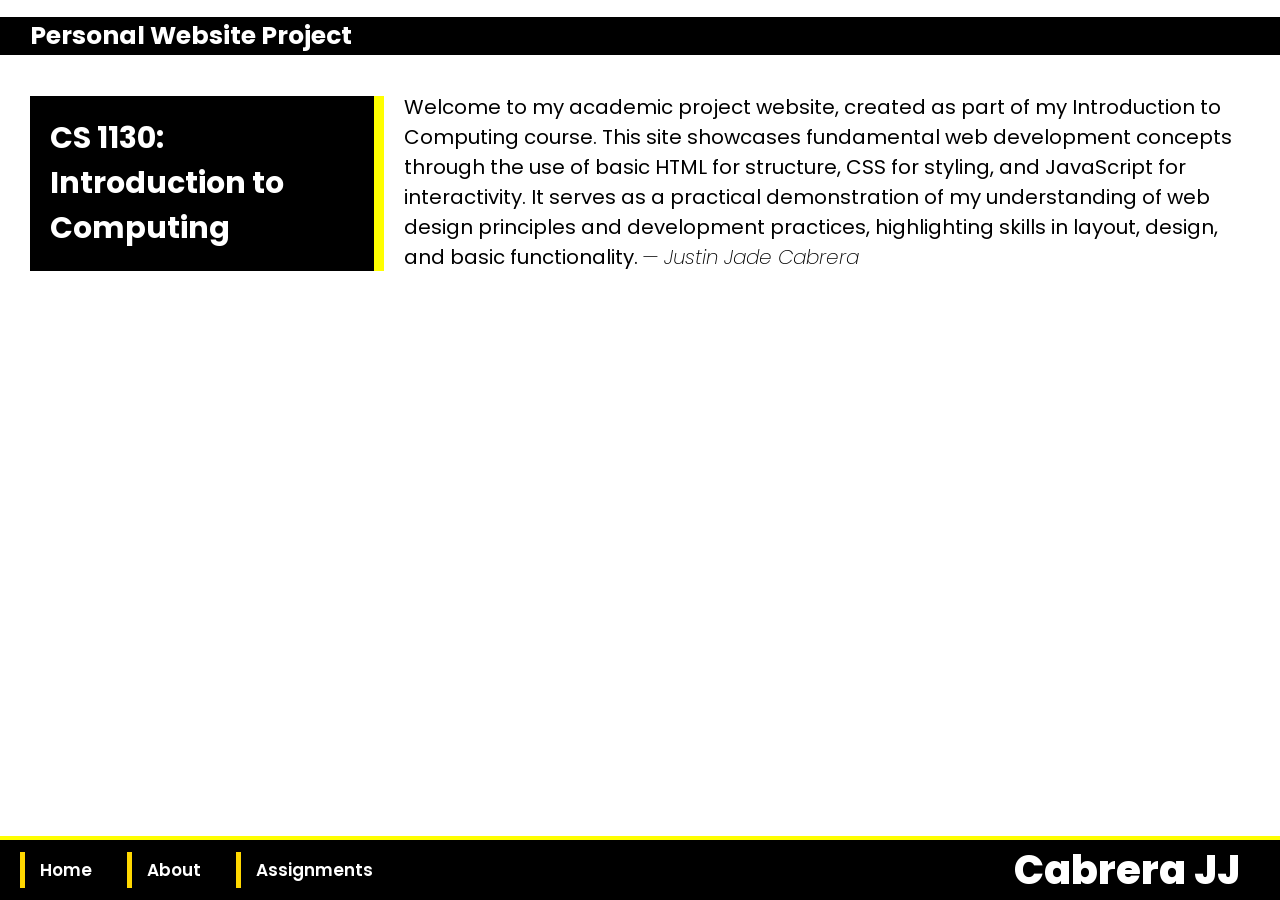
==== index.html @ 7ad7af42 "conversion" ====
<!DOCTYPE html>
<html>
<head>
    <title>Cabrera</title>
    <link rel="stylesheet" href="home.css">
    <link rel="preconnect" href="https://fonts.googleapis.com">
    <link rel="preconnect" href="https://fonts.gstatic.com" crossorigin>
    <link href="https://fonts.googleapis.com/css2?family=Montserrat:ital,wght@0,100..900;1,100..900&family=Poppins:ital,wght@0,100;0,200;0,300;0,400;0,500;0,600;0,700;0,800;0,900;1,100;1,200;1,300;1,400;1,500;1,600;1,700;1,800;1,900&display=swap" rel="stylesheet">
</head>
<body>
<header>
    <h1>Personal Website Project</h1>
</header>

<aside>
    <h2>CS 1130: Introduction to Computing</h2>
</aside>

<main>

    <section>
       <a class="content1">Welcome to my academic project website, created as part of my Introduction to Computing course. This site showcases fundamental web development concepts through the use of basic HTML for structure, CSS for styling, and JavaScript for interactivity. It serves as a practical demonstration of my understanding of web design principles and development practices, highlighting skills in layout, design, and basic functionality.</a>
       <a class="name">— Justin Jade Cabrera</a>
    </section>

</main>

<nav>
    <ul>
        <li><a href="#index.html">Home</a></li>
        <li><a href="#news">About</a></li>

        <li class="dropdown">
            <a>Assignments</a>
            <ul class="dropdown-content">
                <li><a href="conversion.html">Conversion</a></li>
                <li><a href="incometax.html">Income Tax Calculator</a></li>
                <li><a href="factorial&sum.html">Factorial and Sum</a></li>
                <li><a href="payroll.html">Simple Payroll</a></li>
            </ul>
        </li>


        <li class="right-text">
            <span>Cabrera JJ</span>
        </li>
    </ul>
</nav>

</body>
</html>
---- home.css ----
*{
  box-sizing: border-box;
}

body{
  background-color:white;
  margin: 0;
}

ul {
  list-style-type: none;
  margin: 0;
  padding: 0;
  overflow: hidden;
  background-color: black;
  position: fixed;
  bottom: 0;
  width: 100%;
  display: flex;
  align-items: center;
  border-top: 4px solid yellow;
}

  li {
    background-color: transparent;
    margin: 0;
    padding-left: 20px;
  }

    li a {
      display: block;
      background-color: black;
      color: white;
      text-align: center;
      padding: 5px 15px;
      font-family: "Poppins", serif;
      font-style: normal;
      font-weight: 600;
      text-decoration: none;
      transition: color 0.4s;
      border-left: 5px solid gold;
      font-size: 17px;
    }

    .right-text span {
      font-family: "Poppins", serif;
      font-style: normal;
      font-weight: 800;
      color: white;
      font-size: 20px;
      padding-right: 40px;
      padding-left: 15px;
      font-size: 40px;
    }

      .right-text {
        margin-left: auto;
        display: flex;
        align-items: center;
      }

      li a:hover {
        background-color: white;
        color: black;
      }



  /* Dropdown styling */
.dropdown {
position: relative;
display: inline-block;
padding-bottom: 0px;
}

.dropdown-content {
display: none; /* Hidden by default */
position: fixed;
bottom: 45px;
background-color: black;
min-width: 100px;
max-width: 200px;
z-index: 1;
padding: 10px;
}

.dropdown-content li {
padding: 10px 15px;
background-color: black;
}

.dropdown-content li a {
color: black;
background-color: white;
text-decoration: none;
display: block;
font-size: 16px;
}

.dropdown-content li:hover {
background-color: white;
}
.dropdown-content li a:hover {
color: white;
background-color: black;
}


.dropdown:hover .dropdown-content {
display: block;
}





header {
  background-color: black;
  padding-left: 30px;
  align-items: center;
}
  h1 {
    color: white;
    text-align: left;
    font-family: "Poppins", serif;
    font-style: normal;
    font-weight: 700;
    font-size: 25px;
  }



aside {
  float: left;
  width: 30%;
  align-items: center;
  padding-left: 30px;
}
    h2 {
      background-color: black;
      color: white;
      text-align: left;
      font-family: "Poppins", serif;
      font-style: normal;
      font-weight: 700;
      font-size: 30px;
      padding: 20px;
      border-right: 10px solid yellow;
    }



section {
float: right;
width: 70%;
align-items: center;
padding: 20px;
display: inline;
}
    a.content1 {
      color: black;
      font-family: "Poppins", serif;
      font-style: normal;
      font-weight: 400;
      font-size: 20px;
    }
    a.name {
      color: black;
      font-family: "Poppins", serif;
      font-style: italic;
      font-weight: 200;
      font-size: 20px;
    }


@media (max-width: 700px) {
aside, section {
  width: 100%;
  float: none;
} }
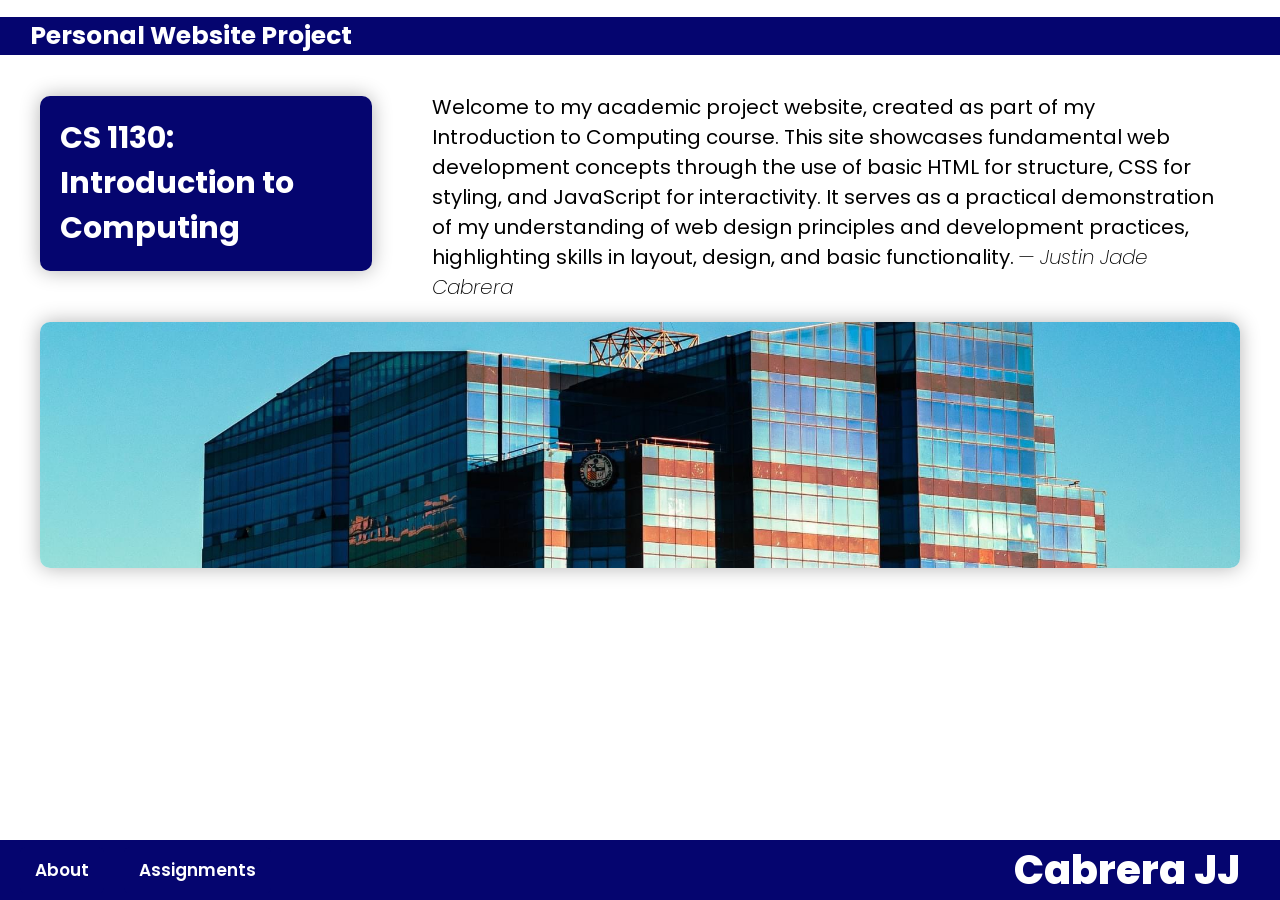
==== commit 53e2fb73: "Done" ====
--- a/index.html
+++ b/index.html
@@ -1,4 +1,3 @@
-
 <!DOCTYPE html>
 <html>
 <head>
@@ -9,44 +8,70 @@
     <link href="https://fonts.googleapis.com/css2?family=Montserrat:ital,wght@0,100..900;1,100..900&family=Poppins:ital,wght@0,100;0,200;0,300;0,400;0,500;0,600;0,700;0,800;0,900;1,100;1,200;1,300;1,400;1,500;1,600;1,700;1,800;1,900&display=swap" rel="stylesheet">
 </head>
 <body>
-<header>
-    <h1>Personal Website Project</h1>
-</header>
 
-<aside>
-    <h2>CS 1130: Introduction to Computing</h2>
-</aside>
+    <header>
+        <h1>Personal Website Project</h1>
+    </header>
+<div class="fullcontent">
+    <div>
+        <aside>
+            <h2>CS 1130: Introduction to Computing</h2>
+        </aside>
+    
+        <main>
+            <section>
+                <div class="section">
+                    <a class="content1">Welcome to my academic project website, created as part of my Introduction to Computing course. This site showcases fundamental web development concepts through the use of basic HTML for structure, CSS for styling, and JavaScript for interactivity. It serves as a practical demonstration of my understanding of web design principles and development practices, highlighting skills in layout, design, and basic functionality.</a>
+                    <a class="name">— Justin Jade Cabrera</a>
+                </div>
+            </section>
+        </main>
+    </div>
 
-<main>
-
-    <section>
-       <a class="content1">Welcome to my academic project website, created as part of my Introduction to Computing course. This site showcases fundamental web development concepts through the use of basic HTML for structure, CSS for styling, and JavaScript for interactivity. It serves as a practical demonstration of my understanding of web design principles and development practices, highlighting skills in layout, design, and basic functionality.</a>
-       <a class="name">— Justin Jade Cabrera</a>
-    </section>
-
-</main>
-
-<nav>
-    <ul>
-        <li><a href="#index.html">Home</a></li>
-        <li><a href="#news">About</a></li>
-
-        <li class="dropdown">
-            <a>Assignments</a>
-            <ul class="dropdown-content">
-                <li><a href="conversion.html">Conversion</a></li>
-                <li><a href="incometax.html">Income Tax Calculator</a></li>
-                <li><a href="factorial&sum.html">Factorial and Sum</a></li>
-                <li><a href="payroll.html">Simple Payroll</a></li>
-            </ul>
-        </li>
+    <div class="image1">
+        <img src="addu.JPG" alt="Ateneo Photo">
+    </div>
+</div>
 
 
-        <li class="right-text">
-            <span>Cabrera JJ</span>
-        </li>
-    </ul>
-</nav>
+    <nav>
+        <ul>
+            <li><a href="index.html">About</a></li>
+            <li class="dropdown">
+                <a>Assignments</a>
+                <ul class="dropdown-content">
+                    <li><a href="conversion.html">Conversion</a></li>
+                    <li><a href="incometax.html">Income Tax Calculator</a></li>
+                    <li><a href="factorial&sum.html">Factorial and Sum</a></li>
+                    <li><a href="payroll.html">Simple Payroll</a></li>
+                </ul>
+            </li>
+            <li class="right-text">
+                <span>Cabrera JJ</span>
+            </li>
+        </ul>
+    </nav>
 
+    <script>
+       document.addEventListener('DOMContentLoaded', function () {
+    var dropdown = document.querySelector('.dropdown');
+    dropdown.addEventListener('click', function (e) {
+        e.preventDefault();
+        var dropdownContent = this.querySelector('.dropdown-content');
+        if (dropdownContent.style.display === 'block') {
+            dropdownContent.style.display = 'none';
+        } else {
+            dropdownContent.style.display = 'block';
+        }
+    });
+    var dropdownLinks = document.querySelectorAll('.dropdown-content a');
+    dropdownLinks.forEach(function(link) {
+        link.addEventListener('click', function(e) {
+            window.location.href = this.href;
+        });
+    });
+});
+
+    </script>
 </body>
 </html>
--- a/home.css
+++ b/home.css
@@ -1,10 +1,94 @@
-*{
+* {
   box-sizing: border-box;
 }
 
-body{
-  background-color:white;
+body {
+  background-color: white;
   margin: 0;
+  padding-bottom: 60px;
+}
+
+header {
+  background-color: rgb(5, 5, 111);
+  padding-left: 30px;
+  align-items: center;
+}
+
+h1 {
+  color: white;
+  text-align: left;
+  font-family: "Poppins", serif;
+  font-style: normal;
+  font-weight: 700;
+  font-size: 25px;
+}
+
+.fullcontent {
+  padding: 20px;
+  padding-top: 0;
+}
+
+aside {
+  float: left;
+  width: 30%;
+  align-items: center;
+  padding: 0 20px;
+}
+
+h2 {
+  background-color: rgb(5, 5, 111);
+  color: white;
+  text-align: left;
+  font-family: "Poppins", serif;
+  font-style: normal;
+  font-weight: 700;
+  font-size: 30px;
+  padding: 20px;
+  border-radius: 10px;
+  box-shadow: 0px 0px 20px rgba(0, 0, 0, 0.3);
+}
+
+section {
+  float: right;
+  width: 70%;
+  align-items: center;
+  padding: 0 20px;
+  display: inline;
+}
+
+div.section {
+  color: white;
+  text-align: left;
+  font-family: "Poppins", serif;
+  font-style: normal;
+  padding: 20px;
+}
+
+a.content1 {
+  color: black;
+  font-family: "Poppins", serif;
+  font-style: normal;
+  font-weight: 400;
+  font-size: 20px;
+}
+
+a.name {
+  color: black;
+  font-family: "Poppins", serif;
+  font-style: italic;
+  font-weight: 200;
+  font-size: 20px;
+}
+
+.image1 {
+  width: 100%;
+  padding: 20px;
+}
+
+.image1 img {
+  width: 100%;
+  border-radius: 10px;
+  box-shadow: 0px 0px 20px rgba(0, 0, 0, 0.3);
 }
 
 ul {
@@ -12,169 +96,198 @@
   margin: 0;
   padding: 0;
   overflow: hidden;
-  background-color: black;
+  background-color: rgb(5, 5, 111);
   position: fixed;
   bottom: 0;
   width: 100%;
   display: flex;
   align-items: center;
-  border-top: 4px solid yellow;
-}
+  justify-content: space-between;
+}
+
+li {
+  background-color: rgb(5, 5, 111);
+  margin: 0;
+  padding-left: 20px;
+}
+
+li a {
+  display: block;
+  background-color: rgb(5, 5, 111);
+  color: white;
+  text-align: center;
+  padding: 10px 15px;
+  font-family: "Poppins", serif;
+  font-style: normal;
+  font-weight: 600;
+  text-decoration: none;
+  transition: all 0.3s ease-in-out;
+  font-size: 17px;
+  border-radius: 5px;
+}
+
+li a:hover {
+  background-color: white;
+  color: black;
+  transform: translateY(-2px);
+  box-shadow: 0 4px 6px rgba(0, 0, 0, 0.2);
+}
+
+button {
+  padding: 10px 15px;
+  background-color: rgb(5, 5, 111);
+  color: white;
+  border: none;
+  border-radius: 5px;
+  font-family: "Poppins", serif;
+  font-style: normal;
+  font-weight: 600;
+  font-size: 16px;
+  cursor: pointer;
+  transition: all 0.3s ease-in-out;
+}
+
+button:hover {
+  background-color: white;
+  color: rgb(5, 5, 111);
+  box-shadow: 0 4px 6px rgba(0, 0, 0, 0.2);
+  transform: scale(1.05);
+}
+
+.right-text {
+  margin-left: auto;
+  display: flex;
+  align-items: center;
+  justify-content: center;
+}
+
+.right-text span {
+  font-family: "Poppins", serif;
+  font-style: normal;
+  font-weight: 800;
+  color: white;
+  font-size: 40px;
+  padding-right: 40px;
+  padding-left: 15px;
+}
+
+.dropdown {
+  position: relative;
+  display: inline-block;
+  padding-bottom: 0px;
+}
+
+.dropdown-content {
+  display: none;
+  position: fixed;
+  bottom: 45px;
+  background-color: rgb(5, 5, 111);
+  min-width: 100px;
+  max-width: 200px;
+  z-index: 1;
+  padding: 10px;
+  border-radius: 5px;
+}
+
+.dropdown-content li {
+  padding: 10px 15px;
+  background-color: rgb(5, 5, 111);
+  border-radius: 5px;
+}
+
+.dropdown-content li a {
+  color: white;
+  background-color: rgb(5, 5, 111);
+  text-decoration: none;
+  display: block;
+  font-size: 16px;
+  border-radius: 5px;
+  transition: all 0.3s ease-in-out;
+}
+
+.dropdown-content li:hover {
+  background-color: white;
+}
+
+.dropdown-content li a:hover {
+  color: rgb(5, 5, 111);
+  background-color: white;
+}
+
+@media (max-width: 700px) {
+  ul {
+    justify-content: center;
+    align-items: center;
+    height: auto;
+    background-color: transparent;
+  }
 
   li {
+    width: 100%;
+    text-align: center;
+    padding-left: 0;
     background-color: transparent;
-    margin: 0;
-    padding-left: 20px;
-  }
-
-    li a {
-      display: block;
-      background-color: black;
-      color: white;
-      text-align: center;
-      padding: 5px 15px;
-      font-family: "Poppins", serif;
-      font-style: normal;
-      font-weight: 600;
-      text-decoration: none;
-      transition: color 0.4s;
-      border-left: 5px solid gold;
-      font-size: 17px;
-    }
-
-    .right-text span {
-      font-family: "Poppins", serif;
-      font-style: normal;
-      font-weight: 800;
-      color: white;
-      font-size: 20px;
-      padding-right: 40px;
-      padding-left: 15px;
-      font-size: 40px;
-    }
-
-      .right-text {
-        margin-left: auto;
-        display: flex;
-        align-items: center;
-      }
-
-      li a:hover {
-        background-color: white;
-        color: black;
-      }
-
-
-
-  /* Dropdown styling */
-.dropdown {
-position: relative;
-display: inline-block;
-padding-bottom: 0px;
-}
-
-.dropdown-content {
-display: none; /* Hidden by default */
-position: fixed;
-bottom: 45px;
-background-color: black;
-min-width: 100px;
-max-width: 200px;
-z-index: 1;
-padding: 10px;
-}
-
-.dropdown-content li {
-padding: 10px 15px;
-background-color: black;
-}
-
-.dropdown-content li a {
-color: black;
-background-color: white;
-text-decoration: none;
-display: block;
-font-size: 16px;
-}
-
-.dropdown-content li:hover {
-background-color: white;
-}
-.dropdown-content li a:hover {
-color: white;
-background-color: black;
-}
-
-
-.dropdown:hover .dropdown-content {
-display: block;
-}
-
-
-
-
-
-header {
-  background-color: black;
-  padding-left: 30px;
-  align-items: center;
-}
-  h1 {
-    color: white;
-    text-align: left;
-    font-family: "Poppins", serif;
-    font-style: normal;
-    font-weight: 700;
-    font-size: 25px;
-  }
-
-
-
-aside {
-  float: left;
-  width: 30%;
-  align-items: center;
-  padding-left: 30px;
-}
-    h2 {
-      background-color: black;
-      color: white;
-      text-align: left;
-      font-family: "Poppins", serif;
-      font-style: normal;
-      font-weight: 700;
-      font-size: 30px;
-      padding: 20px;
-      border-right: 10px solid yellow;
-    }
-
-
-
-section {
-float: right;
-width: 70%;
-align-items: center;
-padding: 20px;
-display: inline;
-}
-    a.content1 {
-      color: black;
-      font-family: "Poppins", serif;
-      font-style: normal;
-      font-weight: 400;
-      font-size: 20px;
-    }
-    a.name {
-      color: black;
-      font-family: "Poppins", serif;
-      font-style: italic;
-      font-weight: 200;
-      font-size: 20px;
-    }
-
-
-@media (max-width: 700px) {
-aside, section {
-  width: 100%;
-  float: none;
-} }+   
+  }
+
+  li a {
+    padding: 10px;
+    font-size: 14px;
+    border-radius: 0;
+  }
+
+  .right-text {
+    justify-content: center;
+    width: 100%;
+    text-align: center;
+    padding: 10px 0;
+    background-color: white;
+    border-radius: 0;
+  }
+
+  .right-text span {
+    font-size: 15px;
+    padding: 0;
+    color: black;
+  }
+
+  aside, section {
+    float: none;
+    width: 100%;
+  }
+
+  aside h2,
+  section .section {
+    margin: 0 10px;
+  }
+
+  .image1 {
+    padding: 0px;
+    padding-top: 0px;
+  }
+
+  .dropdown {
+    width: 100%;
+    text-align: center;
+  }
+
+  .dropdown-content {
+    display: none;
+    background-color: rgb(5, 5, 111);
+    width: 100%;
+    padding: 10px;
+  }
+
+  .dropdown-content li {
+    text-align: center;
+    padding: 10px;
+  }
+
+  .dropdown-content li a {
+    font-size: 16px;
+  }
+
+  .dropdown.active .dropdown-content {
+    display: block;
+  }
+}
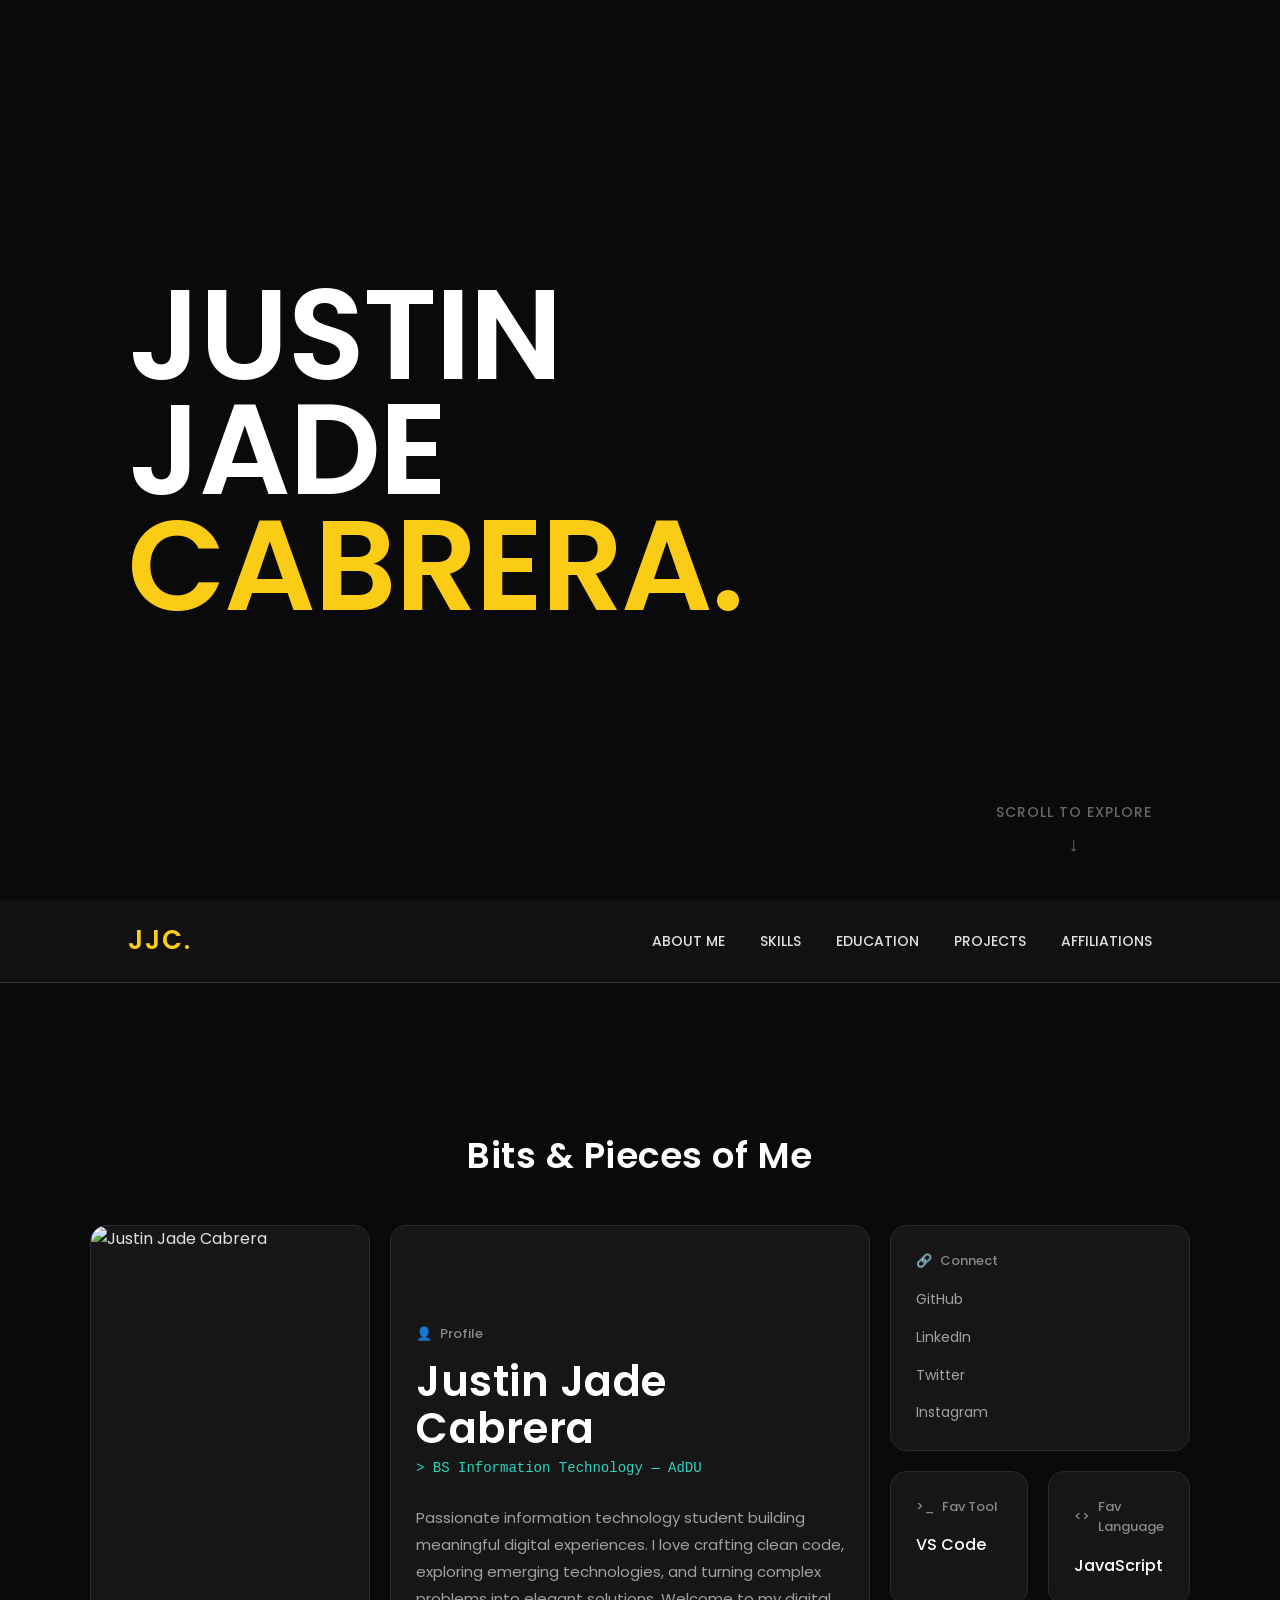
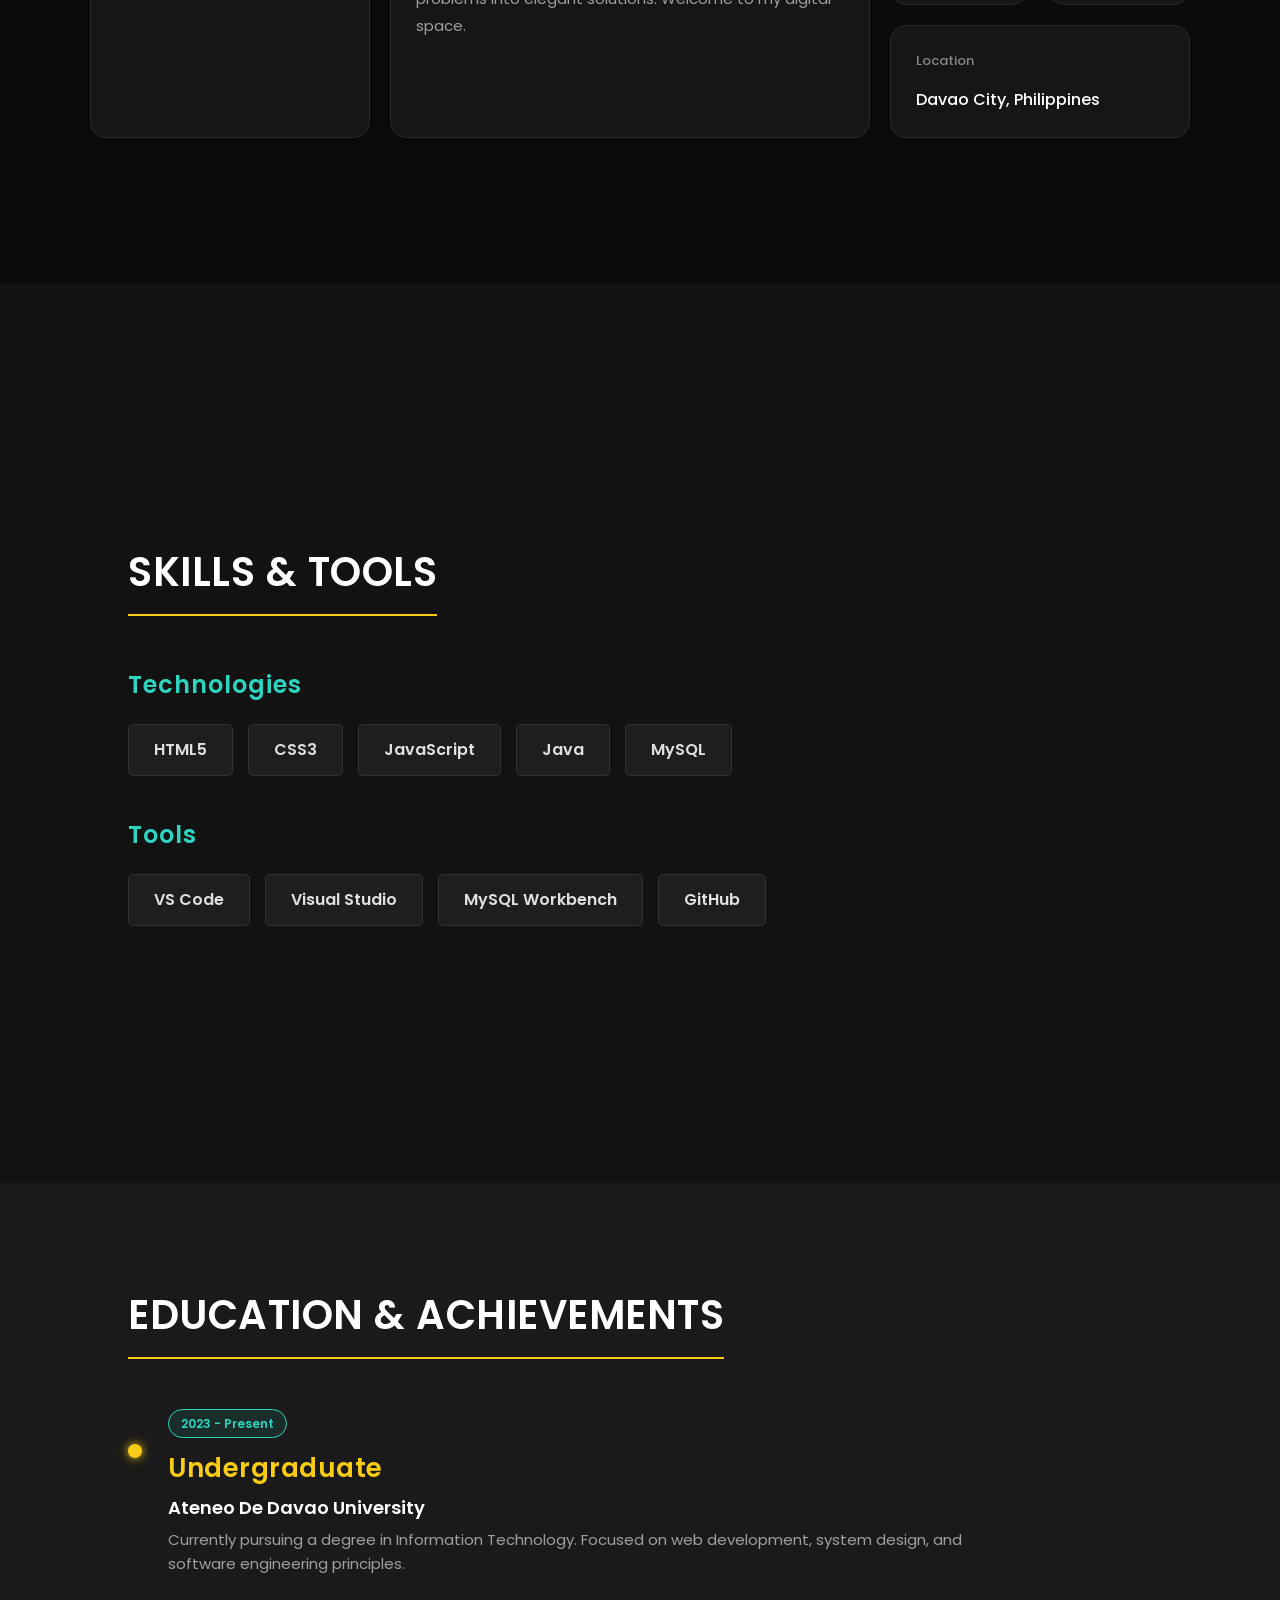
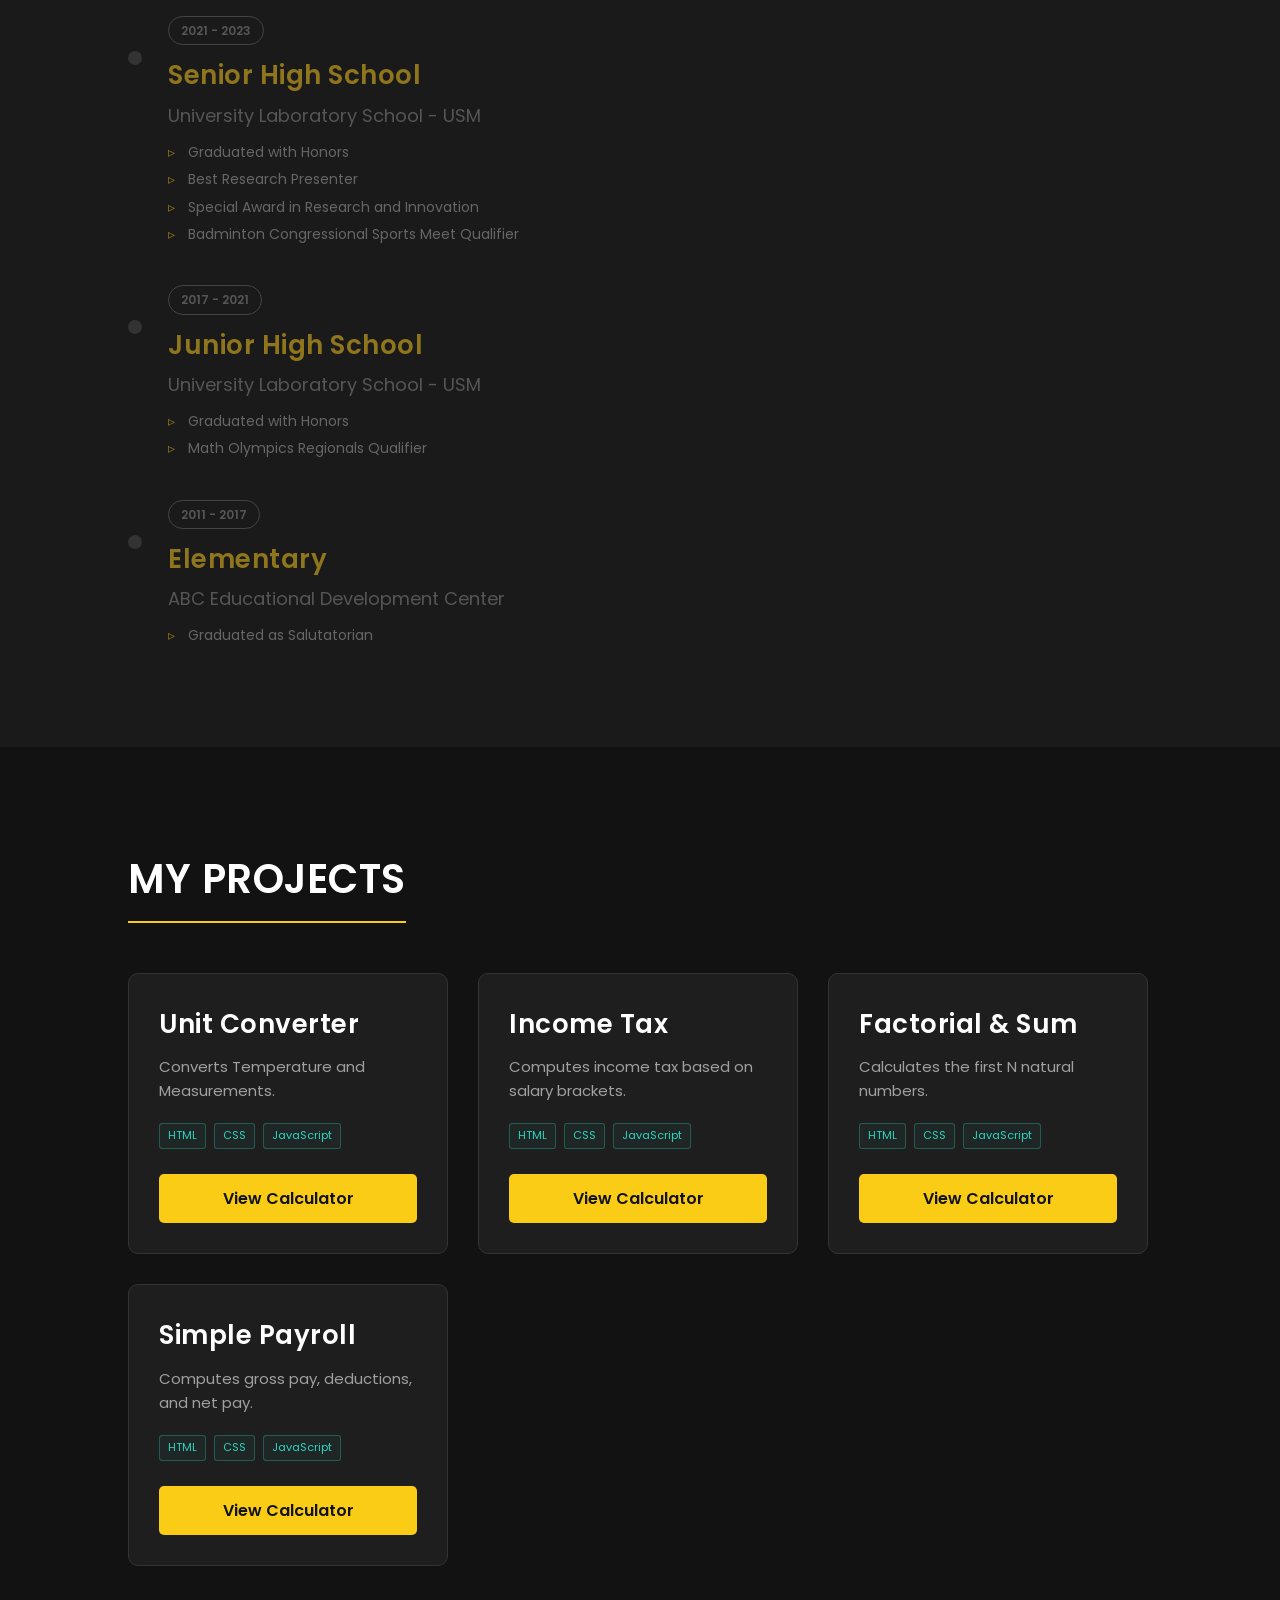
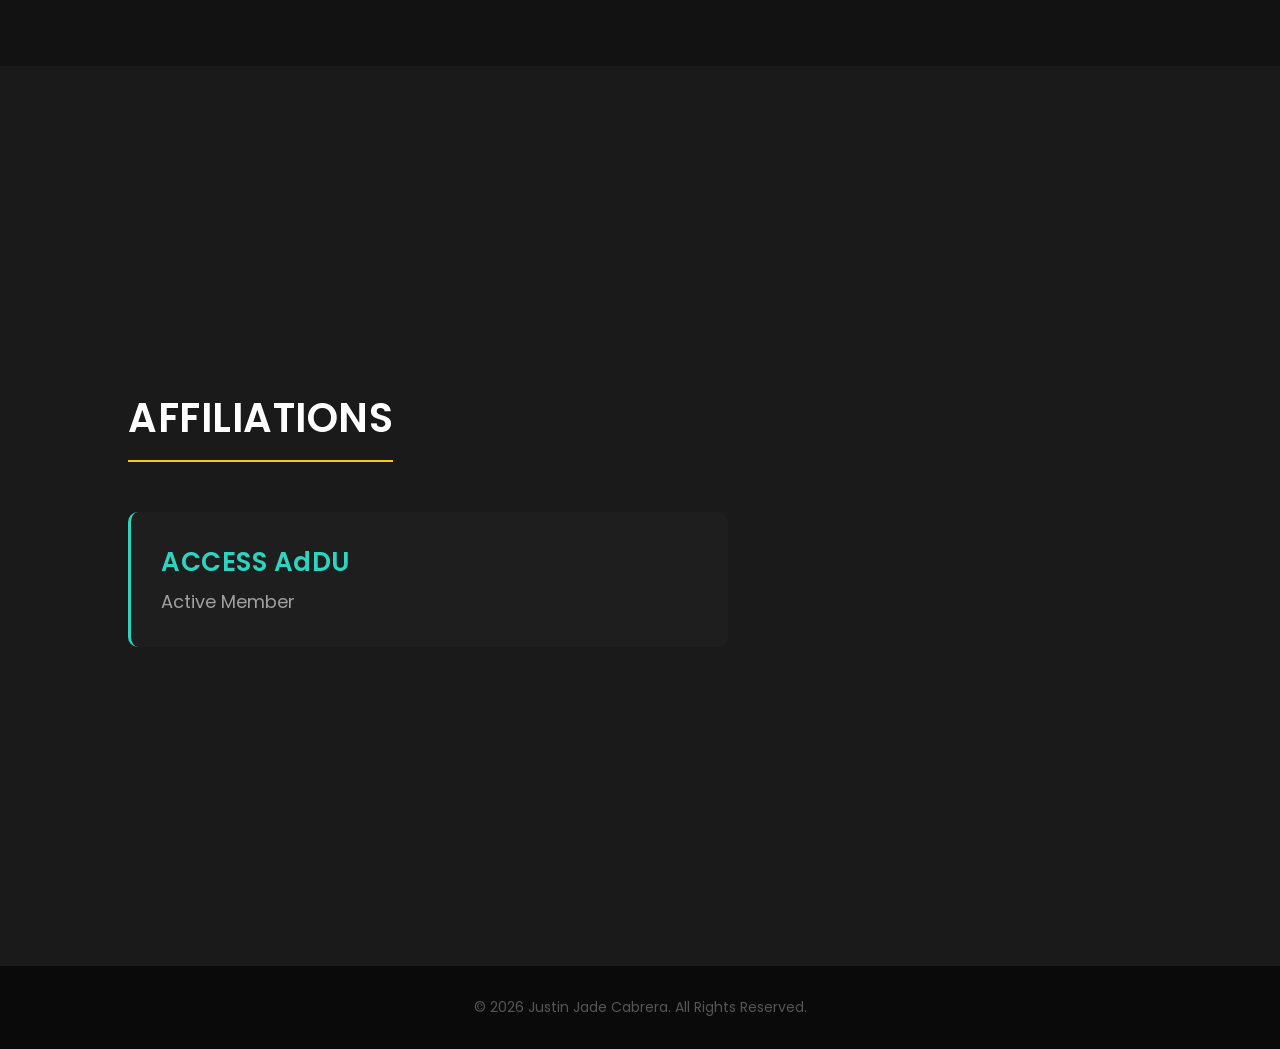
==== commit 176c6907: "Pro V1" ====
--- a/index.html
+++ b/index.html
@@ -1,77 +1,219 @@
 <!DOCTYPE html>
-<html>
+<html lang="en">
 <head>
-    <title>Cabrera</title>
+    <meta charset="UTF-8">
+    <meta name="viewport" content="width=device-width, initial-scale=1.0">
+    <title>Justin Jade Cabrera | Portfolio</title>
+    
     <link rel="stylesheet" href="home.css">
+    
     <link rel="preconnect" href="https://fonts.googleapis.com">
     <link rel="preconnect" href="https://fonts.gstatic.com" crossorigin>
-    <link href="https://fonts.googleapis.com/css2?family=Montserrat:ital,wght@0,100..900;1,100..900&family=Poppins:ital,wght@0,100;0,200;0,300;0,400;0,500;0,600;0,700;0,800;0,900;1,100;1,200;1,300;1,400;1,500;1,600;1,700;1,800;1,900&display=swap" rel="stylesheet">
+    <link href="https://fonts.googleapis.com/css2?family=Poppins:wght@300;400;500;600&display=swap" rel="stylesheet">
 </head>
 <body>
 
-    <header>
-        <h1>Personal Website Project</h1>
+    <header id="startup">
+        <div class="startup-text">
+            <span>JUSTIN</span>
+            <span>JADE</span>
+            <span class="highlight">CABRERA.</span>
+        </div>
+
+        <a href="#main-nav" class="scroll-indicator">
+            <p>Scroll to explore</p>
+            <span>↓</span>
+        </a>
     </header>
-<div class="fullcontent">
-    <div>
-        <aside>
-            <h2>CS 1130: Introduction to Computing</h2>
-        </aside>
-    
-        <main>
-            <section>
-                <div class="section">
-                    <a class="content1">Welcome to my academic project website, created as part of my Introduction to Computing course. This site showcases fundamental web development concepts through the use of basic HTML for structure, CSS for styling, and JavaScript for interactivity. It serves as a practical demonstration of my understanding of web design principles and development practices, highlighting skills in layout, design, and basic functionality.</a>
-                    <a class="name">— Justin Jade Cabrera</a>
-                </div>
-            </section>
-        </main>
-    </div>
-
-    <div class="image1">
-        <img src="addu.JPG" alt="Ateneo Photo">
-    </div>
-</div>
-
-
-    <nav>
+
+    <nav id="main-nav">
+        <div class="logo">JJC.</div>
         <ul>
-            <li><a href="index.html">About</a></li>
-            <li class="dropdown">
-                <a>Assignments</a>
-                <ul class="dropdown-content">
-                    <li><a href="conversion.html">Conversion</a></li>
-                    <li><a href="incometax.html">Income Tax Calculator</a></li>
-                    <li><a href="factorial&sum.html">Factorial and Sum</a></li>
-                    <li><a href="payroll.html">Simple Payroll</a></li>
-                </ul>
-            </li>
-            <li class="right-text">
-                <span>Cabrera JJ</span>
-            </li>
+            <li><a href="#about">About Me</a></li>
+            <li><a href="#skills">Skills</a></li>
+            <li><a href="#education">Education</a></li>
+            <li><a href="#projects">Projects</a></li>
+            <li><a href="#affiliations">Affiliations</a></li>
         </ul>
     </nav>
 
-    <script>
-       document.addEventListener('DOMContentLoaded', function () {
-    var dropdown = document.querySelector('.dropdown');
-    dropdown.addEventListener('click', function (e) {
-        e.preventDefault();
-        var dropdownContent = this.querySelector('.dropdown-content');
-        if (dropdownContent.style.display === 'block') {
-            dropdownContent.style.display = 'none';
-        } else {
-            dropdownContent.style.display = 'block';
-        }
-    });
-    var dropdownLinks = document.querySelectorAll('.dropdown-content a');
-    dropdownLinks.forEach(function(link) {
-        link.addEventListener('click', function(e) {
-            window.location.href = this.href;
-        });
-    });
-});
-
-    </script>
+    <section id="about" class="bento-section">
+        <h2 class="bento-title">Bits & Pieces of Me</h2>
+        
+        <div class="bento-grid">
+            
+            <div class="bento-card photo-card">
+                <img src="addufull.jpg" alt="Justin Jade Cabrera" class="bento-img">
+            </div>
+
+            <div class="bento-card bio-card">
+                <div class="card-header">
+                    <span class="icon">👤</span> Profile
+                </div>
+                <h1>Justin Jade Cabrera</h1>
+                <p class="bento-subtitle">> BS Information Technology — AdDU</p>
+                <p class="bento-description">
+                    Passionate information technology student building meaningful digital experiences. I love crafting clean code, exploring emerging technologies, and turning complex problems into elegant solutions. Welcome to my digital space.
+                </p>
+            </div>
+
+            <div class="bento-right-column">
+                
+                <div class="bento-card connect-card">
+                    <div class="card-header"><span class="icon">🔗</span> Connect</div>
+                    <ul class="connect-list">
+                        <li><a href="#">GitHub</a></li>
+                        <li><a href="#">LinkedIn</a></li>
+                        <li><a href="#">Twitter</a></li>
+                        <li><a href="#">Instagram</a></li>
+                    </ul>
+                </div>
+                
+                <div class="bento-split">
+                    <div class="bento-card small-card">
+                        <div class="card-header"><span class="icon">>_</span> Fav Tool</div>
+                        <div class="card-body">VS Code</div>
+                    </div>
+                    <div class="bento-card small-card">
+                        <div class="card-header"><span class="icon">&lt;&gt;</span> Fav Language</div>
+                        <div class="card-body">JavaScript</div>
+                    </div>
+                </div>
+
+                <div class="bento-card location-card">
+                    <div class="card-header">Location</div>
+                    <div class="card-body">Davao City, Philippines</div>
+                </div>
+
+            </div>
+        </div>
+    </section>
+
+    <section id="skills">
+        <h2 class="section-title">Skills & Tools</h2>
+        
+        <div class="skills-wrapper">
+            <div class="skills-category">
+                <h3 class="category-title">Technologies</h3>
+                <div class="skills-grid">
+                    <div class="skill-box">HTML5</div>
+                    <div class="skill-box">CSS3</div>
+                    <div class="skill-box">JavaScript</div>
+                    <div class="skill-box">Java</div>
+                    <div class="skill-box">MySQL</div>
+                </div>
+            </div>
+
+            <div class="skills-category">
+                <h3 class="category-title">Tools</h3>
+                <div class="skills-grid">
+                    <div class="skill-box">VS Code</div>
+                    <div class="skill-box">Visual Studio</div>
+                    <div class="skill-box">MySQL Workbench</div>
+                    <div class="skill-box">GitHub</div>
+                </div>
+            </div>
+        </div>
+    </section>
+
+    <section id="education">
+        <h2 class="section-title">Education & Achievements</h2>
+        
+        <div class="timeline">
+            <div class="timeline-item active">
+                <span class="date-badge">2023 - Present</span>
+                <h3>Undergraduate</h3>
+                <p class="school-name">Ateneo De Davao University</p>
+                <p class="school-desc">Currently pursuing a degree in Information Technology. Focused on web development, system design, and software engineering principles.</p>
+            </div>
+
+            <div class="timeline-item inactive">
+                <span class="date-badge past">2021 - 2023</span>
+                <h3>Senior High School</h3>
+                <p class="school-name">University Laboratory School - USM</p>
+                <ul class="achievements">
+                    <li>Graduated with Honors</li>
+                    <li>Best Research Presenter</li>
+                    <li>Special Award in Research and Innovation</li>
+                    <li>Badminton Congressional Sports Meet Qualifier</li>
+                </ul>
+            </div>
+
+            <div class="timeline-item inactive">
+                <span class="date-badge past">2017 - 2021</span>
+                <h3>Junior High School</h3>
+                <p class="school-name">University Laboratory School - USM</p>
+                <ul class="achievements">
+                    <li>Graduated with Honors</li>
+                    <li>Math Olympics Regionals Qualifier</li>
+                </ul>
+            </div>
+
+            <div class="timeline-item inactive">
+                <span class="date-badge past">2011 - 2017</span>
+                <h3>Elementary</h3>
+                <p class="school-name">ABC Educational Development Center</p>
+                <ul class="achievements">
+                    <li>Graduated as Salutatorian</li>
+                </ul>
+            </div>
+        </div>
+    </section>
+
+    <section id="projects">
+        <h2 class="section-title">My Projects</h2>
+        <div class="project-grid">
+            
+            <div class="project-card">
+                <h3>Unit Converter</h3>
+                <p>Converts Temperature and Measurements.</p>
+                <div class="tech-tags">
+                    <span class="tag">HTML</span> <span class="tag">CSS</span> <span class="tag">JavaScript</span>
+                </div>
+                <a href="conversion.html" class="btn">View Calculator</a>
+            </div>
+
+            <div class="project-card">
+                <h3>Income Tax</h3>
+                <p>Computes income tax based on salary brackets.</p>
+                <div class="tech-tags">
+                    <span class="tag">HTML</span> <span class="tag">CSS</span> <span class="tag">JavaScript</span>
+                </div>
+                <a href="incometax.html" class="btn">View Calculator</a>
+            </div>
+
+            <div class="project-card">
+                <h3>Factorial & Sum</h3>
+                <p>Calculates the first N natural numbers.</p>
+                <div class="tech-tags">
+                    <span class="tag">HTML</span> <span class="tag">CSS</span> <span class="tag">JavaScript</span>
+                </div>
+                <a href="factorial&sum.html" class="btn">View Calculator</a>
+            </div>
+
+            <div class="project-card">
+                <h3>Simple Payroll</h3>
+                <p>Computes gross pay, deductions, and net pay.</p>
+                <div class="tech-tags">
+                    <span class="tag">HTML</span> <span class="tag">CSS</span> <span class="tag">JavaScript</span>
+                </div>
+                <a href="payroll.html" class="btn">View Calculator</a>
+            </div>
+
+        </div>
+    </section>
+
+    <section id="affiliations">
+        <h2 class="section-title">Affiliations</h2>
+        <div class="affiliation-card">
+            <h3>ACCESS AdDU</h3>
+            <p>Active Member</p>
+        </div>
+    </section>
+
+    <footer>
+        <p>&copy; 2026 Justin Jade Cabrera. All Rights Reserved.</p>
+    </footer>
+
 </body>
-</html>
+</html>
--- a/home.css
+++ b/home.css
@@ -1,293 +1,570 @@
+/* =========================================
+   1. GLOBAL SETUP
+   ========================================= */
 * {
-  box-sizing: border-box;
+    margin: 0;
+    padding: 0;
+    box-sizing: border-box;
+}
+
+html {
+    scroll-behavior: smooth; 
 }
 
 body {
-  background-color: white;
-  margin: 0;
-  padding-bottom: 60px;
-}
-
-header {
-  background-color: rgb(5, 5, 111);
-  padding-left: 30px;
-  align-items: center;
-}
-
-h1 {
-  color: white;
-  text-align: left;
-  font-family: "Poppins", serif;
-  font-style: normal;
-  font-weight: 700;
-  font-size: 25px;
-}
-
-.fullcontent {
-  padding: 20px;
-  padding-top: 0;
-}
-
-aside {
-  float: left;
-  width: 30%;
-  align-items: center;
-  padding: 0 20px;
-}
-
-h2 {
-  background-color: rgb(5, 5, 111);
-  color: white;
-  text-align: left;
-  font-family: "Poppins", serif;
-  font-style: normal;
-  font-weight: 700;
-  font-size: 30px;
-  padding: 20px;
-  border-radius: 10px;
-  box-shadow: 0px 0px 20px rgba(0, 0, 0, 0.3);
+    background-color: #121212;
+    color: #e0e0e0;
+    font-family: 'Poppins', sans-serif;
+    line-height: 1.6;
+}
+
+:root {
+    --gold: #facc15;
+    --teal: #2dd4bf; 
+    --dead-gold: #8f751c;
+}
+
+h1, h2, h3, h4, .logo {
+    font-family: 'Poppins', sans-serif;
+    color: #ffffff;
+    letter-spacing: 0.5px; /* Reduced from 1px because Poppins is wider */
+    font-weight: 600; /* Set to semi-bold */
+}
+
+strong, b {
+    font-family: 'Poppins', sans-serif;
+    font-weight: 600;
 }
 
 section {
-  float: right;
-  width: 70%;
-  align-items: center;
-  padding: 0 20px;
-  display: inline;
-}
-
-div.section {
-  color: white;
-  text-align: left;
-  font-family: "Poppins", serif;
-  font-style: normal;
-  padding: 20px;
-}
-
-a.content1 {
-  color: black;
-  font-family: "Poppins", serif;
-  font-style: normal;
-  font-weight: 400;
-  font-size: 20px;
-}
-
-a.name {
-  color: black;
-  font-family: "Poppins", serif;
-  font-style: italic;
-  font-weight: 200;
-  font-size: 20px;
-}
-
-.image1 {
-  width: 100%;
-  padding: 20px;
-}
-
-.image1 img {
-  width: 100%;
-  border-radius: 10px;
-  box-shadow: 0px 0px 20px rgba(0, 0, 0, 0.3);
-}
-
-ul {
-  list-style-type: none;
-  margin: 0;
-  padding: 0;
-  overflow: hidden;
-  background-color: rgb(5, 5, 111);
-  position: fixed;
-  bottom: 0;
-  width: 100%;
-  display: flex;
-  align-items: center;
-  justify-content: space-between;
-}
-
-li {
-  background-color: rgb(5, 5, 111);
-  margin: 0;
-  padding-left: 20px;
-}
-
-li a {
-  display: block;
-  background-color: rgb(5, 5, 111);
-  color: white;
-  text-align: center;
-  padding: 10px 15px;
-  font-family: "Poppins", serif;
-  font-style: normal;
-  font-weight: 600;
-  text-decoration: none;
-  transition: all 0.3s ease-in-out;
-  font-size: 17px;
-  border-radius: 5px;
-}
-
-li a:hover {
-  background-color: white;
-  color: black;
-  transform: translateY(-2px);
-  box-shadow: 0 4px 6px rgba(0, 0, 0, 0.2);
-}
-
-button {
-  padding: 10px 15px;
-  background-color: rgb(5, 5, 111);
-  color: white;
-  border: none;
-  border-radius: 5px;
-  font-family: "Poppins", serif;
-  font-style: normal;
-  font-weight: 600;
-  font-size: 16px;
-  cursor: pointer;
-  transition: all 0.3s ease-in-out;
-}
-
-button:hover {
-  background-color: white;
-  color: rgb(5, 5, 111);
-  box-shadow: 0 4px 6px rgba(0, 0, 0, 0.2);
-  transform: scale(1.05);
-}
-
-.right-text {
-  margin-left: auto;
-  display: flex;
-  align-items: center;
-  justify-content: center;
-}
-
-.right-text span {
-  font-family: "Poppins", serif;
-  font-style: normal;
-  font-weight: 800;
-  color: white;
-  font-size: 40px;
-  padding-right: 40px;
-  padding-left: 15px;
-}
-
-.dropdown {
-  position: relative;
-  display: inline-block;
-  padding-bottom: 0px;
-}
-
-.dropdown-content {
-  display: none;
-  position: fixed;
-  bottom: 45px;
-  background-color: rgb(5, 5, 111);
-  min-width: 100px;
-  max-width: 200px;
-  z-index: 1;
-  padding: 10px;
-  border-radius: 5px;
-}
-
-.dropdown-content li {
-  padding: 10px 15px;
-  background-color: rgb(5, 5, 111);
-  border-radius: 5px;
-}
-
-.dropdown-content li a {
-  color: white;
-  background-color: rgb(5, 5, 111);
-  text-decoration: none;
-  display: block;
-  font-size: 16px;
-  border-radius: 5px;
-  transition: all 0.3s ease-in-out;
-}
-
-.dropdown-content li:hover {
-  background-color: white;
-}
-
-.dropdown-content li a:hover {
-  color: rgb(5, 5, 111);
-  background-color: white;
-}
-
-@media (max-width: 700px) {
-  ul {
+    padding: 100px 10%; 
+    min-height: 100vh;
+    display: flex;
+    flex-direction: column;
     justify-content: center;
+    align-items: flex-start;
+}
+
+.section-title {
+    font-size: 40px; 
+    margin-bottom: 50px;
+    text-transform: uppercase;
+    border-bottom: 2px solid var(--gold); 
+    padding-bottom: 10px;
+}
+
+/* =========================================
+   2. STARTUP / SPLASH PAGE
+   ========================================= */
+#startup {
+    height: 100vh; 
+    width: 100%;
+    background-color: #0a0a0a; 
+    display: flex;
+    flex-direction: column;
+    justify-content: center;
+    padding: 0 10%;
+    position: relative; 
+}
+
+.startup-text {
+    display: flex;
+    flex-direction: column;
+}
+
+.startup-text span {
+    font-family: 'Poppins', sans-serif;
+    font-weight: 600; /* Added weight to make the big text pop */
+    font-size: clamp(50px, 10vw, 150px); 
+    line-height: 0.9; 
+    color: #ffffff;
+    text-transform: uppercase;
+    letter-spacing: -2px; /* Tightened the spacing slightly for big text */
+}
+
+.startup-text .highlight {
+    color: var(--gold); 
+}
+
+/* Scroll Indicator */
+.scroll-indicator {
+    position: absolute;
+    bottom: 40px;
+    right: 10%; 
+    color: #666;
+    font-size: 14px;
+    font-weight: 500;
+    text-transform: uppercase;
+    letter-spacing: 1px;
+    text-decoration: none; 
+    display: flex;
+    flex-direction: column;
+    align-items: center; 
+    animation: bounce 2s infinite;
+    transition: color 0.3s ease;
+}
+
+.scroll-indicator:hover {
+    color: var(--teal); 
+}
+
+.scroll-indicator p {
+    margin-bottom: 5px;
+}
+
+.scroll-indicator span {
+    font-size: 20px;
+}
+
+@keyframes bounce {
+    0%, 20%, 50%, 80%, 100% { transform: translateY(0); }
+    40% { transform: translateY(-10px); }
+    60% { transform: translateY(-5px); }
+}
+
+/* =========================================
+   3. NAVIGATION BAR
+   ========================================= */
+nav {
+    position: sticky;
+    top: 0;
+    background-color: rgba(18, 18, 18, 0.95);
+    border-bottom: 1px solid #333;
+    display: flex;
+    justify-content: space-between;
     align-items: center;
-    height: auto;
+    padding: 20px 10%; 
+    z-index: 1000;
+}
+
+.logo {
+    font-size: 26px; 
+    letter-spacing: 2px;
+    color: var(--gold); 
+}
+
+nav ul {
+    list-style: none;
+    display: flex;
+    gap: 35px; 
+}
+
+nav ul li a {
+    color: #e0e0e0;
+    text-decoration: none;
+    font-size: 14px; 
+    font-weight: 500;
+    text-transform: uppercase;
+    transition: color 0.3s ease;
+}
+
+nav ul li a:hover {
+    color: var(--teal); 
+}
+
+/* =========================================
+   4. ABOUT ME SECTION (BENTO BOX)
+   ========================================= */
+.bento-section {
+    background-color: #0a0a0a;
+    display: flex;
+    flex-direction: column;
+    align-items: center;
+    padding: 100px 5%;
+}
+
+.bento-title {
+    font-family: 'Poppins', sans-serif; 
+    font-size: 36px;
+    font-weight: 600;
+    color: #ffffff;
+    margin-bottom: 40px;
+    text-align: center;
+}
+
+.bento-grid {
+    display: grid;
+    grid-template-columns: 280px 1fr 300px;
+    gap: 20px;
+    width: 100%;
+    max-width: 1100px; 
+}
+
+.bento-card {
+    background-color: #161616;
+    border: 1px solid #2a2a2a;
+    border-radius: 16px; 
+    padding: 25px;
+    display: flex;
+    flex-direction: column;
+    transition: border-color 0.3s ease, transform 0.3s ease;
+}
+
+.bento-card:hover {
+    border-color: var(--teal);
+}
+
+.card-header {
+    font-size: 13px;
+    color: #888;
+    margin-bottom: 15px;
+    display: flex;
+    align-items: center;
+    gap: 8px;
+    font-weight: 500;
+}
+
+.card-body {
+    font-size: 16px;
+    color: #fff;
+    font-weight: 500;
+}
+
+/* Photo Card */
+.photo-card {
+    padding: 0;
+    overflow: hidden;
+    height: 100%;
+    min-height: 350px; 
+}
+
+.bento-img {
+    width: 100%;
+    height: 100%;
+    object-fit: cover;
+    transition: transform 0.5s ease;
+}
+
+.photo-card:hover .bento-img {
+    transform: scale(1.05); 
+}
+
+/* Bio Card */
+.bio-card {
+    justify-content: center;
+}
+
+.bio-card h1 {
+    font-size: 42px;
+    margin-bottom: 5px;
+    line-height: 1.1;
+}
+
+.bento-subtitle {
+    color: var(--teal);
+    font-family: monospace; 
+    font-size: 14px;
+    margin-bottom: 25px;
+}
+
+.bento-description {
+    color: #a0a0a0;
+    font-size: 15px;
+    line-height: 1.8;
+}
+
+/* Right Column Wrapper */
+.bento-right-column {
+    display: flex;
+    flex-direction: column;
+    gap: 20px;
+}
+
+.connect-list {
+    list-style: none;
+    display: flex;
+    flex-direction: column;
+    gap: 12px;
+}
+
+.connect-list a {
+    color: #a0a0a0;
+    text-decoration: none;
+    font-size: 14px;
+    transition: color 0.3s ease, padding-left 0.3s ease;
+}
+
+.connect-list a:hover {
+    color: var(--gold);
+    padding-left: 5px; 
+}
+
+.bento-split {
+    display: grid;
+    grid-template-columns: 1fr 1fr;
+    gap: 20px;
+}
+
+@media (max-width: 900px) {
+    .bento-grid {
+        grid-template-columns: 1fr; 
+    }
+    .photo-card {
+        height: 300px; 
+    }
+}
+
+/* =========================================
+   5. SKILLS SECTION
+   ========================================= */
+#skills {
+    background-color: #121212;
+}
+
+.skills-wrapper {
+    display: flex;
+    flex-direction: column;
+    gap: 40px; 
+    width: 100%;
+}
+
+.skills-category {
+    display: flex;
+    flex-direction: column;
+}
+
+.category-title {
+    font-size: 24px;
+    color: var(--teal); 
+    margin-bottom: 20px;
+    letter-spacing: 1px;
+}
+
+.skills-grid {
+    display: flex;
+    flex-wrap: wrap; 
+    gap: 15px;
+}
+
+.skill-box {
+    background-color: #1e1e1e;
+    padding: 12px 25px; 
+    border-radius: 5px; 
+    font-size: 16px; 
+    font-weight: 600;
+    border: 1px solid #333; 
+    transition: all 0.3s ease;
+}
+
+.skill-box:hover {
+    transform: translateY(-5px);
+    border-color: var(--teal);
+    color: var(--gold);
+}
+
+/* =========================================
+   6. EDUCATION SECTION
+   ========================================= */
+#education {
+    background-color: #1a1a1a;
+}
+
+.timeline {
+    display: flex;
+    flex-direction: column;
+    gap: 40px; 
+    width: 100%;
+    max-width: 900px; 
+}
+
+.timeline-item {
+    position: relative; 
+    display: flex;
+    flex-direction: column;
+    gap: 5px; 
+    padding-left: 40px; 
+}
+
+.timeline-item::before {
+    content: '';
+    position: absolute;
+    left: 0; 
+    top: 35px; 
+    width: 14px;
+    height: 14px;
+    border-radius: 50%;
+    background-color: #333; 
+    transition: all 0.3s ease;
+}
+
+.date-badge {
+    display: inline-block;
+    background-color: rgba(45, 212, 191, 0.1); 
+    color: var(--teal);
+    padding: 4px 12px;
+    border-radius: 20px;
+    font-size: 12px;
+    font-weight: 600;
+    margin-bottom: 5px;
+    width: fit-content;
+    border: 1px solid var(--teal);
+}
+
+.date-badge.past {
     background-color: transparent;
-  }
-
-  li {
-    width: 100%;
+    color: #555;
+    border-color: #444;
+}
+
+.timeline-item.active h3 {
+    color: var(--gold); 
+    font-size: 26px; 
+}
+.timeline-item.active .school-name {
+    color: #ffffff; 
+    font-size: 18px; 
+    font-weight: 600;
+}
+.timeline-item.active .school-desc {
+    color: #a0a0a0; 
+    font-size: 15px;
+}
+.timeline-item.active::before {
+    background-color: var(--gold); 
+    box-shadow: 0 0 10px var(--gold); 
+}
+
+.timeline-item.inactive h3 {
+    color: var(--dead-gold); 
+    font-size: 26px; 
+}
+.timeline-item.inactive .school-name {
+    color: #555555; 
+    font-size: 18px; 
+}
+.timeline-item.inactive:hover h3 {
+    color: #b09124; 
+}
+.timeline-item.inactive:hover .school-name {
+    color: #777777;
+}
+
+.achievements {
+    list-style: none; 
+    margin-top: 5px;
+    display: flex;
+    flex-direction: column;
+    gap: 5px;
+}
+
+.achievements li {
+    position: relative;
+    padding-left: 20px;
+    font-size: 14px;
+    color: #666; 
+}
+
+.achievements li::before {
+    content: '▹'; 
+    position: absolute;
+    left: 0;
+    top: 0;
+    color: var(--dead-gold); 
+}
+
+/* =========================================
+   7. PROJECTS SECTION
+   ========================================= */
+.project-grid {
+    display: flex;
+    flex-wrap: wrap;
+    gap: 30px;
+    width: 100%;
+}
+
+.project-card {
+    background-color: #1e1e1e;
+    width: 320px; 
+    padding: 30px;
+    border-radius: 10px;
+    text-align: left; 
+    transition: transform 0.3s ease, border-color 0.3s ease;
+    border: 1px solid #333; 
+    display: flex;
+    flex-direction: column;
+}
+
+.project-card:hover {
+    transform: translateY(-8px);
+    border-color: var(--teal); 
+}
+
+.project-card h3 {
+    font-size: 26px; 
+    margin-bottom: 10px;
+    color: #fff;
+}
+
+.project-card p {
+    color: #a0a0a0;
+    margin-bottom: 20px;
+    font-size: 15px;
+    flex-grow: 1; 
+}
+
+.tech-tags {
+    display: flex;
+    gap: 8px;
+    margin-bottom: 25px;
+}
+
+.tag {
+    font-size: 11px;
+    color: var(--teal);
+    background-color: rgba(45, 212, 191, 0.05);
+    padding: 3px 8px;
+    border-radius: 3px;
+    border: 1px solid rgba(45, 212, 191, 0.3);
+}
+
+.btn {
+    display: inline-block;
+    padding: 12px 25px; 
+    background-color: var(--gold); 
+    color: #121212; 
+    text-decoration: none;
+    font-size: 16px;
+    font-weight: 600;
+    border-radius: 5px;
+    transition: all 0.3s ease;
     text-align: center;
-    padding-left: 0;
-    background-color: transparent;
-   
-  }
-
-  li a {
-    padding: 10px;
+}
+
+.btn:hover {
+    background-color: #ca8a04; 
+}
+
+/* =========================================
+   8. AFFILIATIONS & FOOTER
+   ========================================= */
+#affiliations {
+    background-color: #1a1a1a;
+}
+
+.affiliation-card {
+    background-color: #1e1e1e;
+    padding: 30px;
+    border-radius: 10px;
+    border-left: 3px solid var(--teal); 
+    width: 100%;
+    max-width: 600px;
+}
+
+.affiliation-card h3 {
+    color: var(--teal); 
+    font-size: 26px;
+    margin-bottom: 5px;
+}
+
+.affiliation-card p {
+    font-size: 18px;
+    color: #a0a0a0;
+}
+
+footer {
+    background-color: #0a0a0a;
+    text-align: center; 
+    padding: 30px;
     font-size: 14px;
-    border-radius: 0;
-  }
-
-  .right-text {
-    justify-content: center;
-    width: 100%;
-    text-align: center;
-    padding: 10px 0;
-    background-color: white;
-    border-radius: 0;
-  }
-
-  .right-text span {
-    font-size: 15px;
-    padding: 0;
-    color: black;
-  }
-
-  aside, section {
-    float: none;
-    width: 100%;
-  }
-
-  aside h2,
-  section .section {
-    margin: 0 10px;
-  }
-
-  .image1 {
-    padding: 0px;
-    padding-top: 0px;
-  }
-
-  .dropdown {
-    width: 100%;
-    text-align: center;
-  }
-
-  .dropdown-content {
-    display: none;
-    background-color: rgb(5, 5, 111);
-    width: 100%;
-    padding: 10px;
-  }
-
-  .dropdown-content li {
-    text-align: center;
-    padding: 10px;
-  }
-
-  .dropdown-content li a {
-    font-size: 16px;
-  }
-
-  .dropdown.active .dropdown-content {
-    display: block;
-  }
-}
+    color: #555;
+}
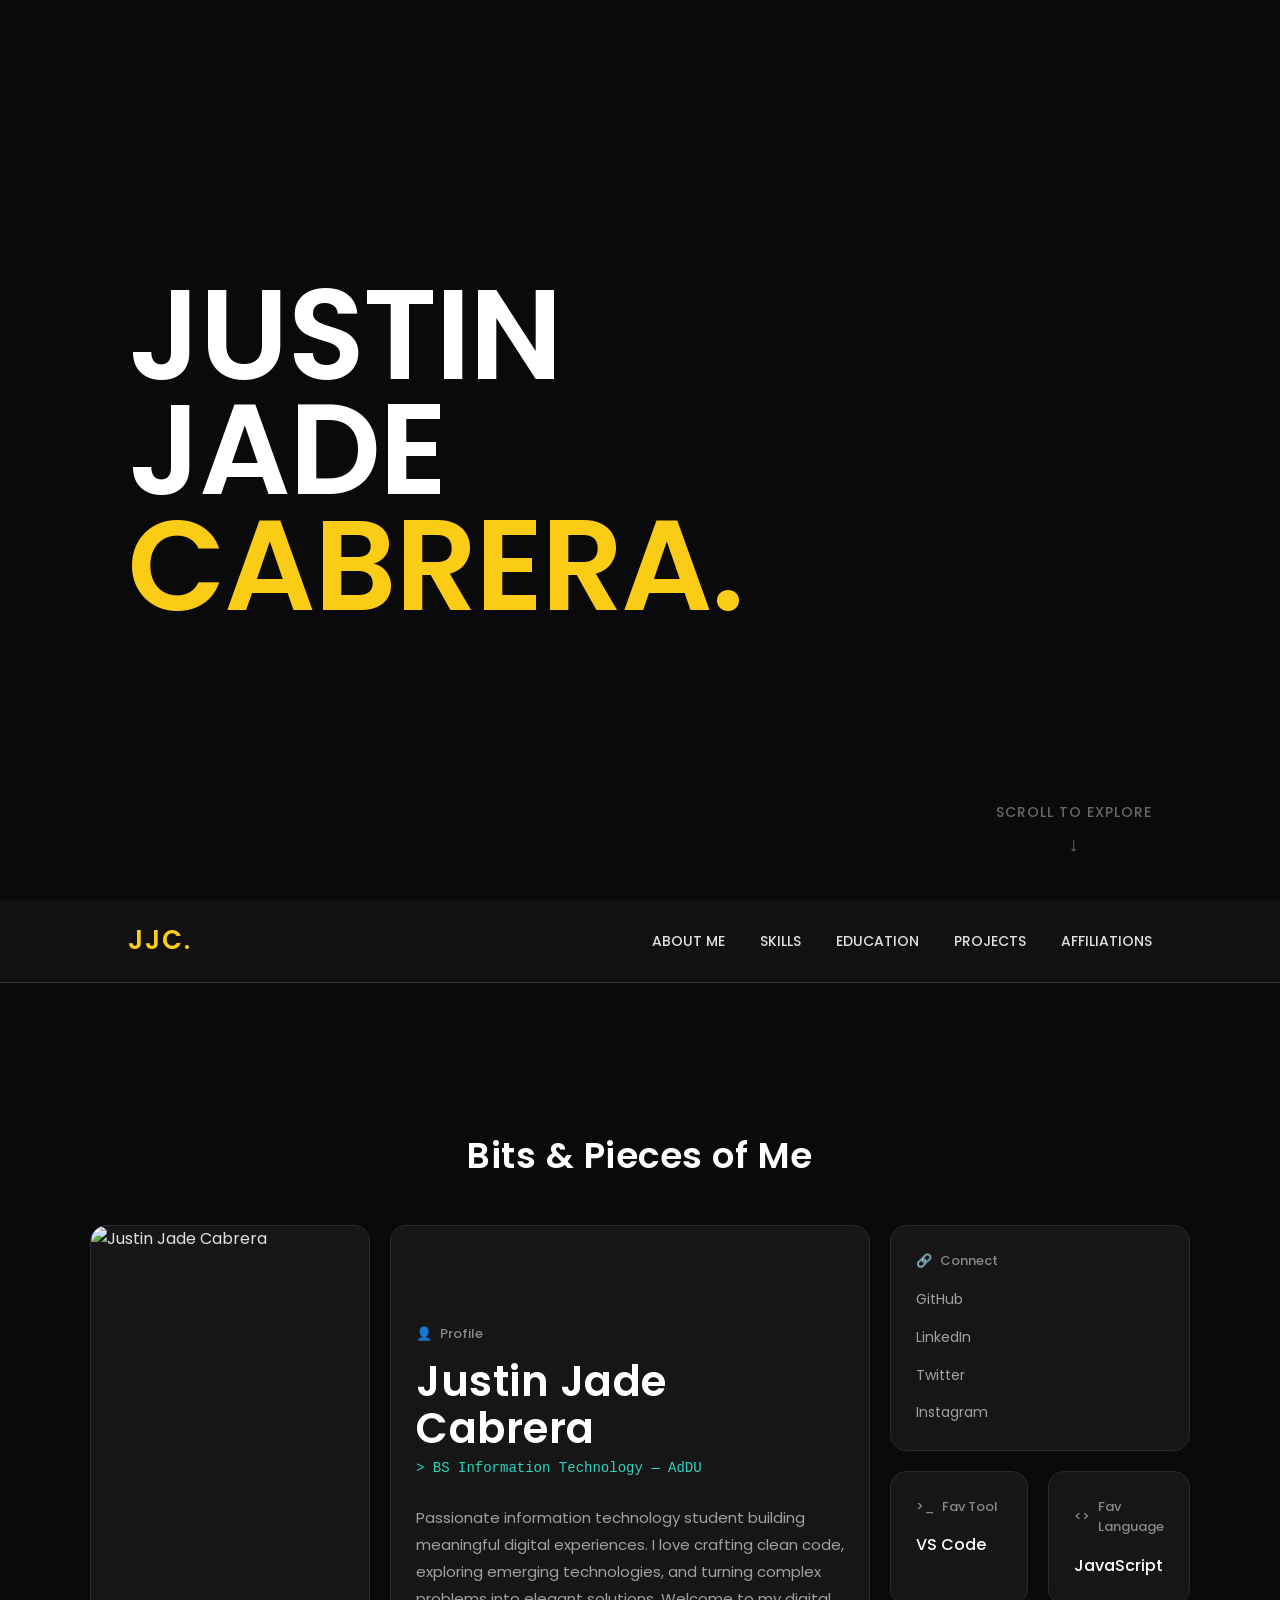
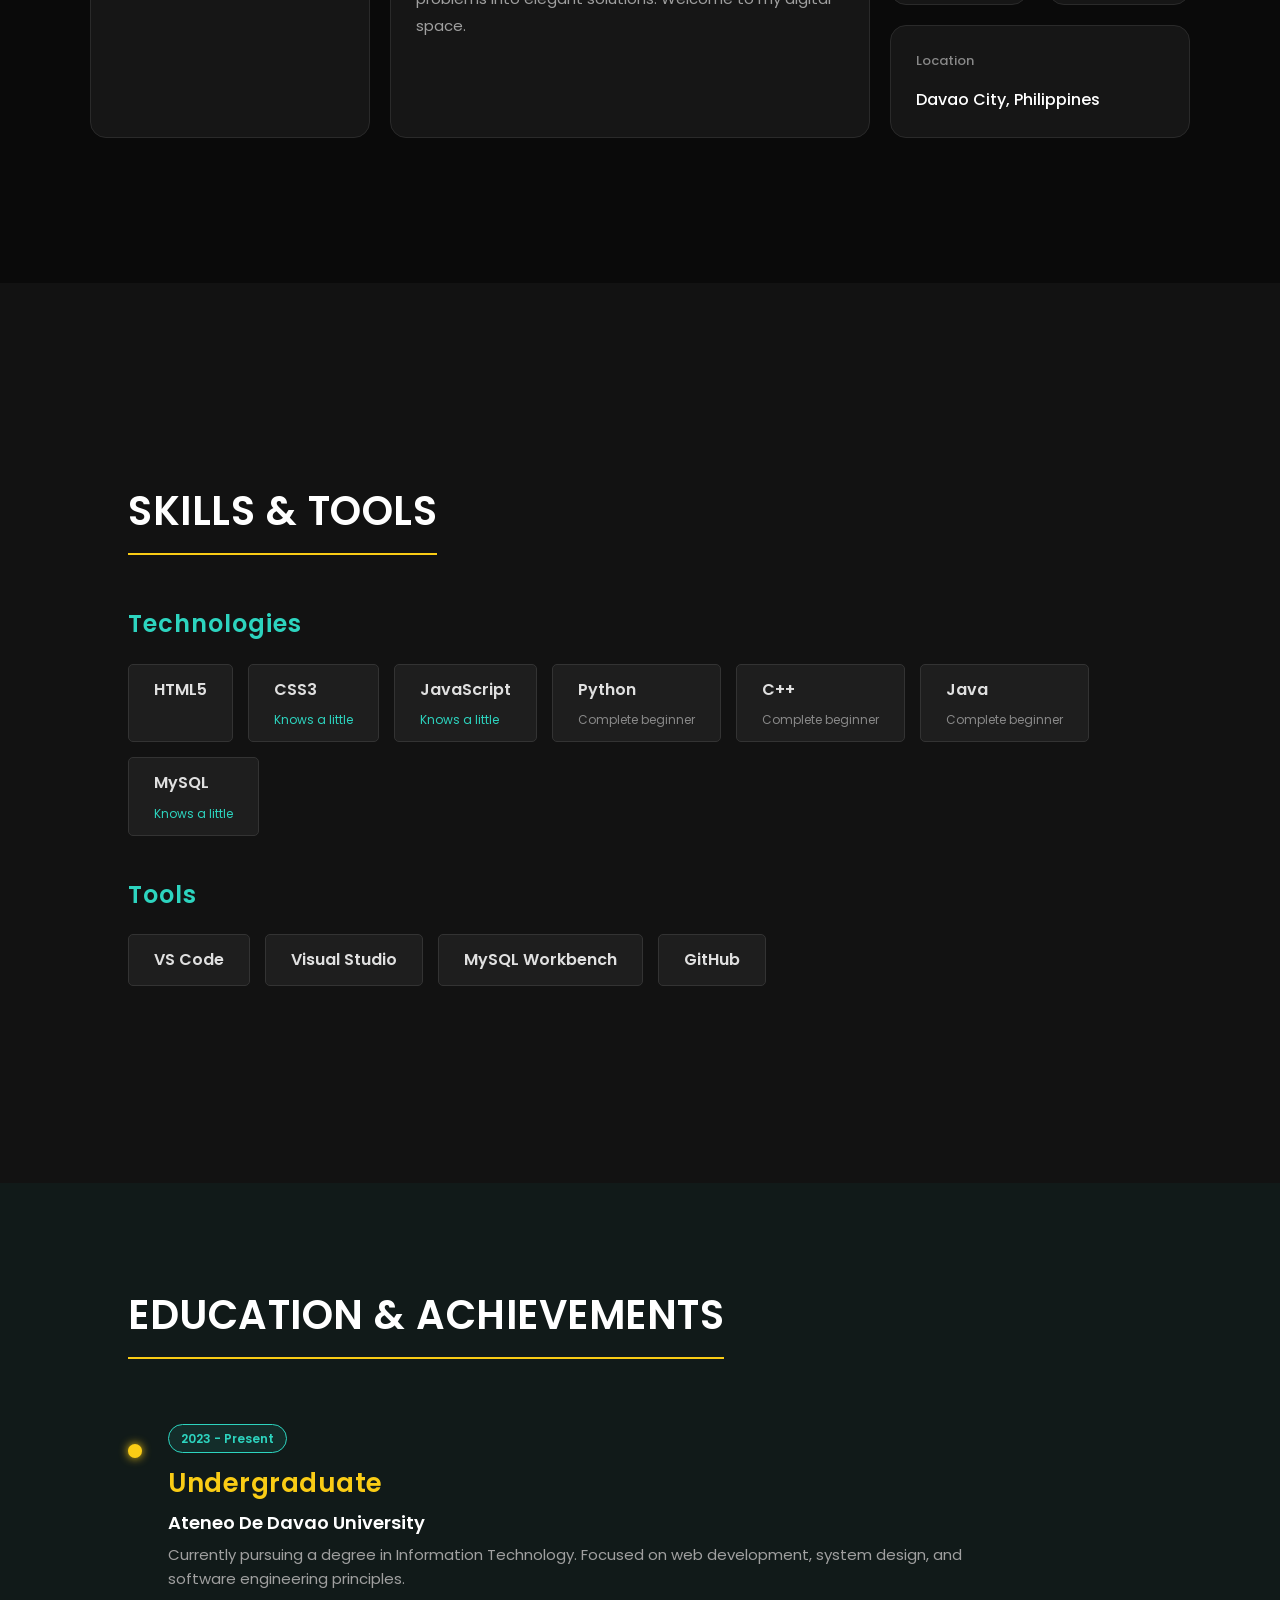
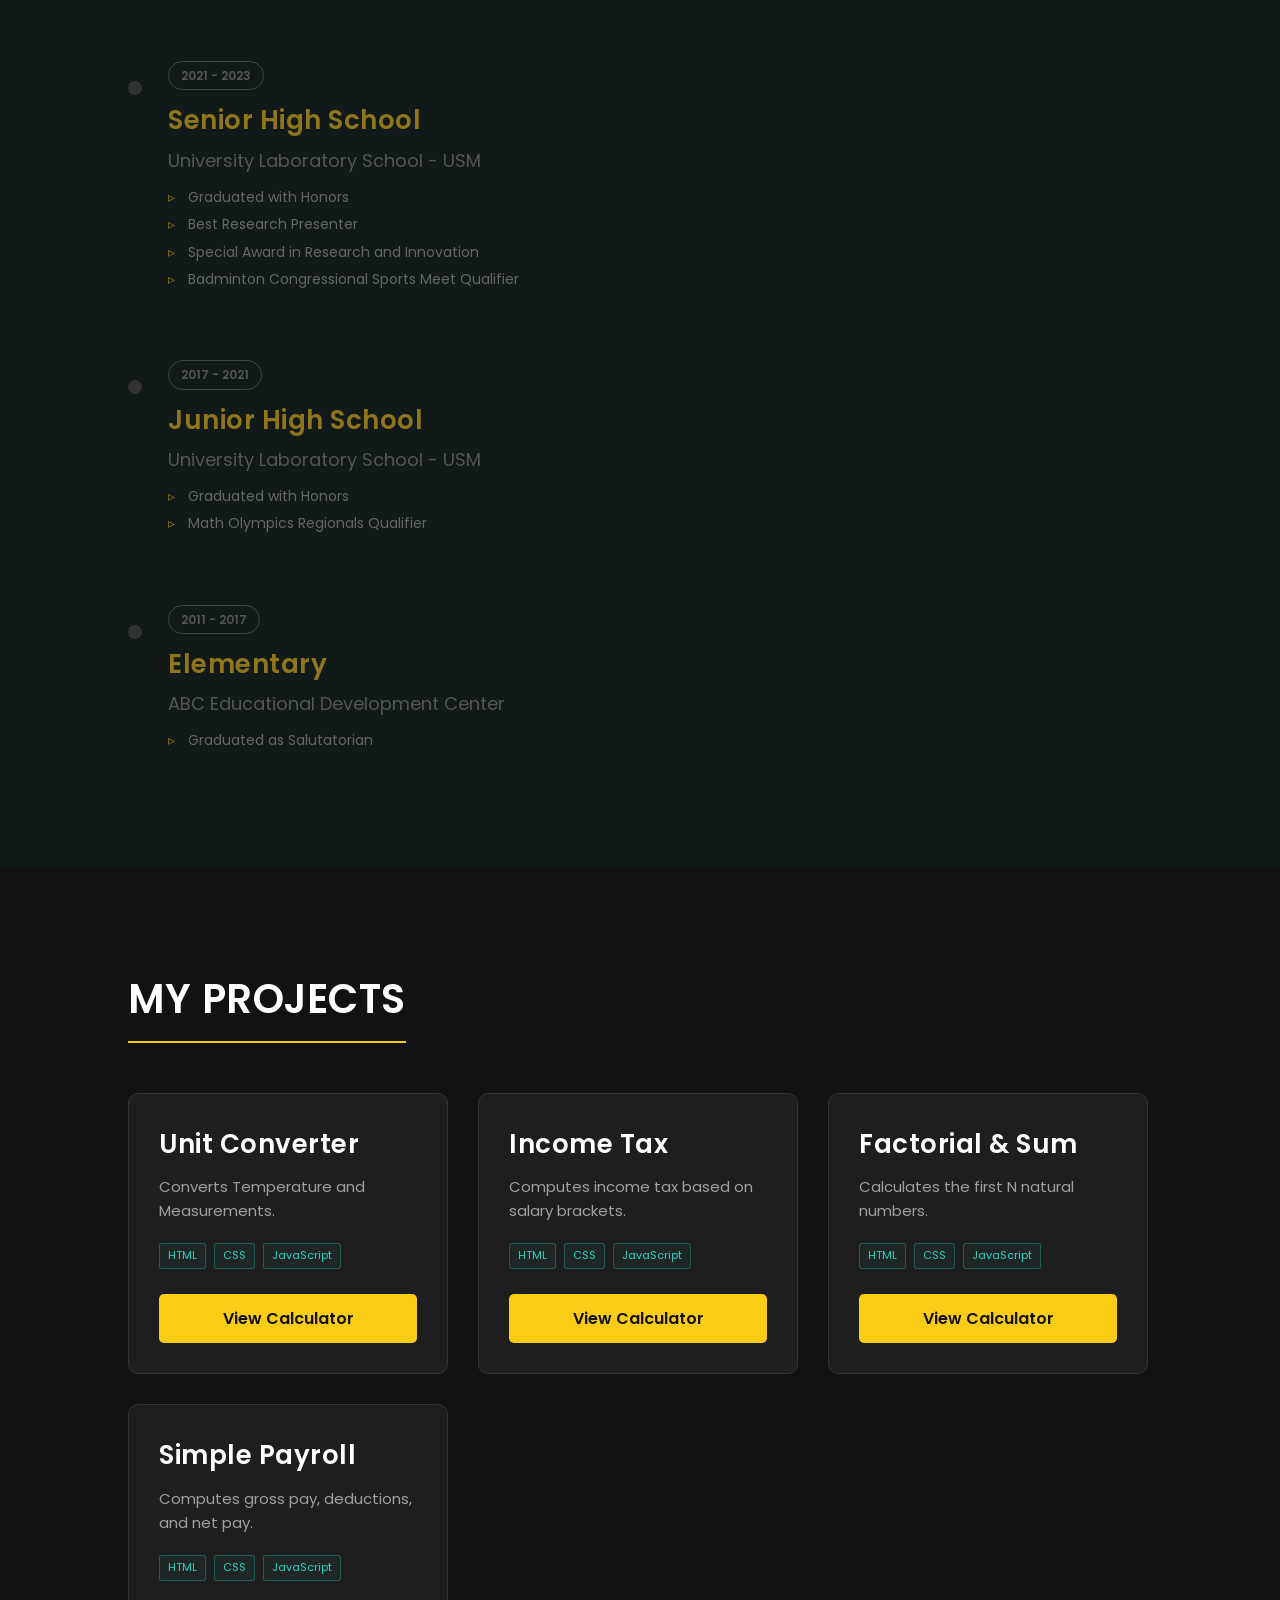
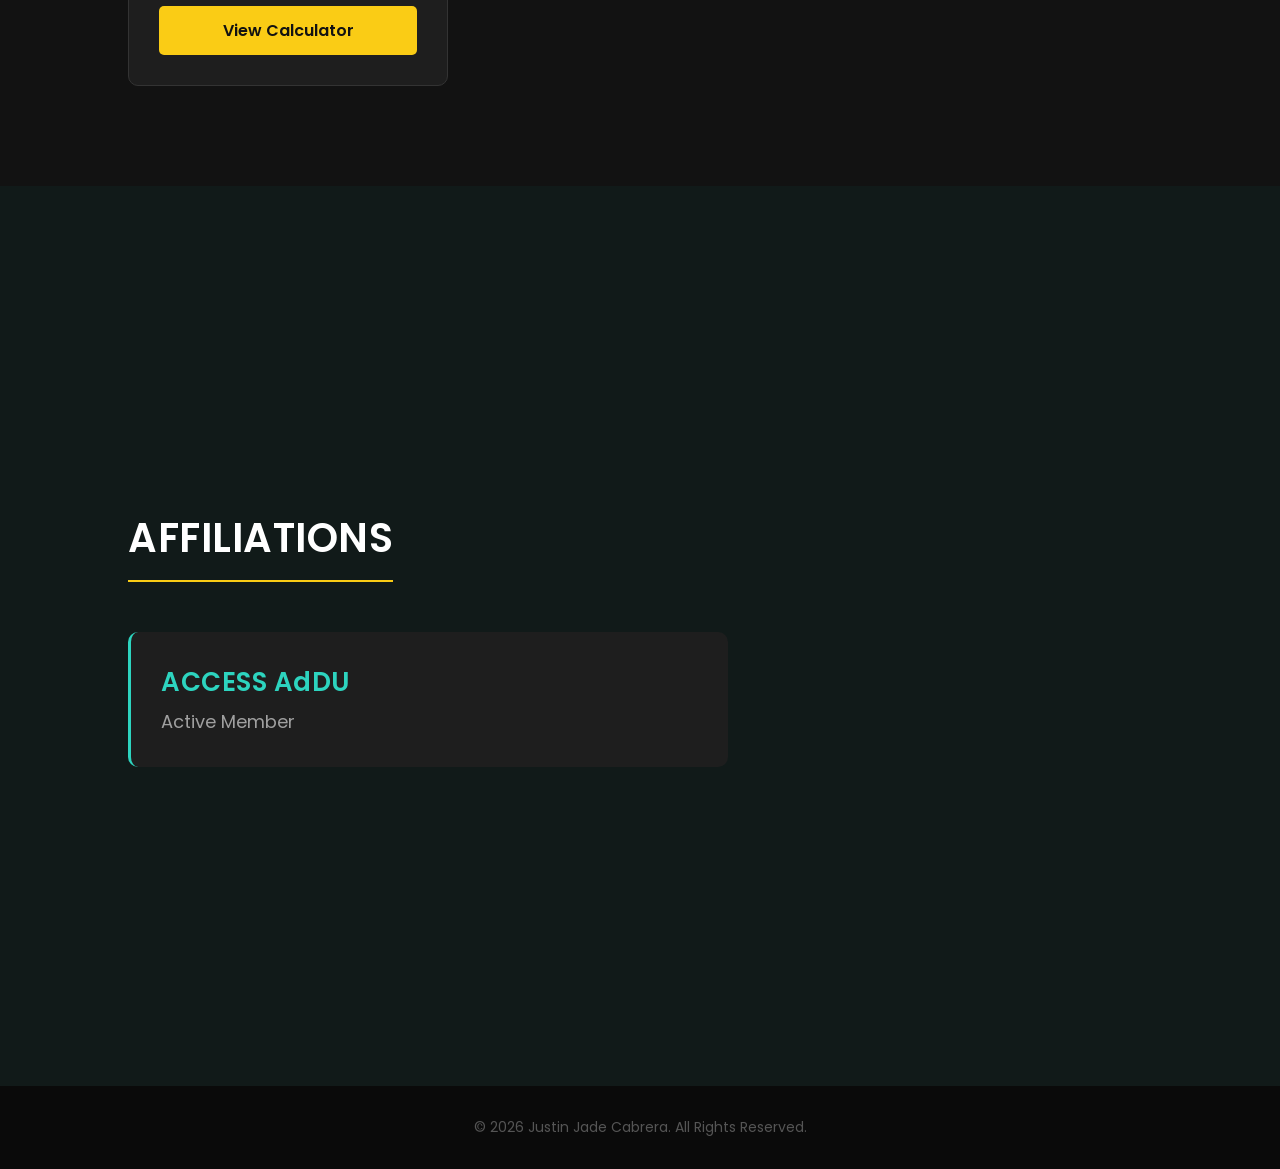
==== commit 269e7437: "Pro V1" ====
--- a/index.html
+++ b/index.html
@@ -96,11 +96,33 @@
             <div class="skills-category">
                 <h3 class="category-title">Technologies</h3>
                 <div class="skills-grid">
-                    <div class="skill-box">HTML5</div>
-                    <div class="skill-box">CSS3</div>
-                    <div class="skill-box">JavaScript</div>
-                    <div class="skill-box">Java</div>
-                    <div class="skill-box">MySQL</div>
+                    <div class="skill-box">
+                        HTML5
+                    </div>
+                    <div class="skill-box">
+                        CSS3
+                        <span class="tag-little">Knows a little</span>
+                    </div>
+                    <div class="skill-box">
+                        JavaScript
+                        <span class="tag-little">Knows a little</span>
+                    </div>
+                    <div class="skill-box">
+                        Python
+                        <span class="tag-beginner">Complete beginner</span>
+                    </div>
+                    <div class="skill-box">
+                        C++
+                        <span class="tag-beginner">Complete beginner</span>
+                    </div>
+                    <div class="skill-box">
+                        Java
+                        <span class="tag-beginner">Complete beginner</span>
+                    </div>
+                    <div class="skill-box">
+                        MySQL
+                        <span class="tag-little">Knows a little</span>
+                    </div>
                 </div>
             </div>
 
--- a/home.css
+++ b/home.css
@@ -1,9 +1,23 @@
 /* =========================================
    1. GLOBAL SETUP
    ========================================= */
+:root {
+    --gold: #facc15;
+    --teal: #2dd4bf; 
+    --dead-gold: #8f751c;
+    --subtle-teal-bg: #111a19; 
+    --subtle-teal-border: #1b2e2c;
+}
+
 * {
-    margin: 0;
-    padding: 0;
+    margin-top: 0px;
+    margin-right: 0px;
+    margin-bottom: 0px;
+    margin-left: 0px;
+    padding-top: 0px;
+    padding-right: 0px;
+    padding-bottom: 0px;
+    padding-left: 0px;
     box-sizing: border-box;
 }
 
@@ -18,17 +32,11 @@
     line-height: 1.6;
 }
 
-:root {
-    --gold: #facc15;
-    --teal: #2dd4bf; 
-    --dead-gold: #8f751c;
-}
-
 h1, h2, h3, h4, .logo {
     font-family: 'Poppins', sans-serif;
     color: #ffffff;
-    letter-spacing: 0.5px; /* Reduced from 1px because Poppins is wider */
-    font-weight: 600; /* Set to semi-bold */
+    letter-spacing: 0.5px; 
+    font-weight: 600; 
 }
 
 strong, b {
@@ -37,7 +45,10 @@
 }
 
 section {
-    padding: 100px 10%; 
+    padding-top: 100px;
+    padding-right: 10%;
+    padding-bottom: 100px;
+    padding-left: 10%;
     min-height: 100vh;
     display: flex;
     flex-direction: column;
@@ -49,7 +60,9 @@
     font-size: 40px; 
     margin-bottom: 50px;
     text-transform: uppercase;
-    border-bottom: 2px solid var(--gold); 
+    border-bottom-width: 2px;
+    border-bottom-style: solid;
+    border-bottom-color: var(--gold);
     padding-bottom: 10px;
 }
 
@@ -63,7 +76,10 @@
     display: flex;
     flex-direction: column;
     justify-content: center;
-    padding: 0 10%;
+    padding-top: 0px;
+    padding-right: 10%;
+    padding-bottom: 0px;
+    padding-left: 10%;
     position: relative; 
 }
 
@@ -74,34 +90,37 @@
 
 .startup-text span {
     font-family: 'Poppins', sans-serif;
-    font-weight: 600; /* Added weight to make the big text pop */
+    font-weight: 600; 
     font-size: clamp(50px, 10vw, 150px); 
     line-height: 0.9; 
     color: #ffffff;
     text-transform: uppercase;
-    letter-spacing: -2px; /* Tightened the spacing slightly for big text */
+    letter-spacing: -2px; 
 }
 
 .startup-text .highlight {
     color: var(--gold); 
 }
 
-/* Scroll Indicator */
 .scroll-indicator {
     position: absolute;
     bottom: 40px;
     right: 10%; 
-    color: #666;
+    color: #666666;
     font-size: 14px;
     font-weight: 500;
     text-transform: uppercase;
     letter-spacing: 1px;
-    text-decoration: none; 
+    text-decoration-line: none; 
     display: flex;
     flex-direction: column;
     align-items: center; 
-    animation: bounce 2s infinite;
-    transition: color 0.3s ease;
+    animation-name: bounce;
+    animation-duration: 2s;
+    animation-iteration-count: infinite;
+    transition-property: color;
+    transition-duration: 0.3s;
+    transition-timing-function: ease;
 }
 
 .scroll-indicator:hover {
@@ -129,11 +148,16 @@
     position: sticky;
     top: 0;
     background-color: rgba(18, 18, 18, 0.95);
-    border-bottom: 1px solid #333;
+    border-bottom-width: 1px;
+    border-bottom-style: solid;
+    border-bottom-color: #333333;
     display: flex;
     justify-content: space-between;
     align-items: center;
-    padding: 20px 10%; 
+    padding-top: 20px;
+    padding-right: 10%;
+    padding-bottom: 20px;
+    padding-left: 10%;
     z-index: 1000;
 }
 
@@ -144,18 +168,20 @@
 }
 
 nav ul {
-    list-style: none;
-    display: flex;
-    gap: 35px; 
+    list-style-type: none;
+    display: flex;
+    column-gap: 35px; 
 }
 
 nav ul li a {
     color: #e0e0e0;
-    text-decoration: none;
+    text-decoration-line: none;
     font-size: 14px; 
     font-weight: 500;
     text-transform: uppercase;
-    transition: color 0.3s ease;
+    transition-property: color;
+    transition-duration: 0.3s;
+    transition-timing-function: ease;
 }
 
 nav ul li a:hover {
@@ -170,7 +196,10 @@
     display: flex;
     flex-direction: column;
     align-items: center;
-    padding: 100px 5%;
+    padding-top: 100px;
+    padding-right: 5%;
+    padding-bottom: 100px;
+    padding-left: 5%;
 }
 
 .bento-title {
@@ -185,19 +214,30 @@
 .bento-grid {
     display: grid;
     grid-template-columns: 280px 1fr 300px;
-    gap: 20px;
+    column-gap: 20px;
+    row-gap: 20px;
     width: 100%;
     max-width: 1100px; 
 }
 
 .bento-card {
     background-color: #161616;
-    border: 1px solid #2a2a2a;
-    border-radius: 16px; 
-    padding: 25px;
-    display: flex;
-    flex-direction: column;
-    transition: border-color 0.3s ease, transform 0.3s ease;
+    border-width: 1px;
+    border-style: solid;
+    border-color: #2a2a2a;
+    border-top-left-radius: 16px;
+    border-top-right-radius: 16px;
+    border-bottom-right-radius: 16px;
+    border-bottom-left-radius: 16px;
+    padding-top: 25px;
+    padding-right: 25px;
+    padding-bottom: 25px;
+    padding-left: 25px;
+    display: flex;
+    flex-direction: column;
+    transition-property: border-color, transform;
+    transition-duration: 0.3s, 0.3s;
+    transition-timing-function: ease, ease;
 }
 
 .bento-card:hover {
@@ -206,24 +246,27 @@
 
 .card-header {
     font-size: 13px;
-    color: #888;
+    color: #888888;
     margin-bottom: 15px;
     display: flex;
     align-items: center;
-    gap: 8px;
+    column-gap: 8px;
     font-weight: 500;
 }
 
 .card-body {
     font-size: 16px;
-    color: #fff;
+    color: #ffffff;
     font-weight: 500;
 }
 
-/* Photo Card */
 .photo-card {
-    padding: 0;
-    overflow: hidden;
+    padding-top: 0px;
+    padding-right: 0px;
+    padding-bottom: 0px;
+    padding-left: 0px;
+    overflow-x: hidden;
+    overflow-y: hidden;
     height: 100%;
     min-height: 350px; 
 }
@@ -232,14 +275,15 @@
     width: 100%;
     height: 100%;
     object-fit: cover;
-    transition: transform 0.5s ease;
+    transition-property: transform;
+    transition-duration: 0.5s;
+    transition-timing-function: ease;
 }
 
 .photo-card:hover .bento-img {
     transform: scale(1.05); 
 }
 
-/* Bio Card */
 .bio-card {
     justify-content: center;
 }
@@ -263,25 +307,26 @@
     line-height: 1.8;
 }
 
-/* Right Column Wrapper */
 .bento-right-column {
     display: flex;
     flex-direction: column;
-    gap: 20px;
+    row-gap: 20px;
 }
 
 .connect-list {
-    list-style: none;
-    display: flex;
-    flex-direction: column;
-    gap: 12px;
+    list-style-type: none;
+    display: flex;
+    flex-direction: column;
+    row-gap: 12px;
 }
 
 .connect-list a {
     color: #a0a0a0;
-    text-decoration: none;
+    text-decoration-line: none;
     font-size: 14px;
-    transition: color 0.3s ease, padding-left 0.3s ease;
+    transition-property: color, padding-left;
+    transition-duration: 0.3s, 0.3s;
+    transition-timing-function: ease, ease;
 }
 
 .connect-list a:hover {
@@ -292,7 +337,8 @@
 .bento-split {
     display: grid;
     grid-template-columns: 1fr 1fr;
-    gap: 20px;
+    column-gap: 20px;
+    row-gap: 20px;
 }
 
 @media (max-width: 900px) {
@@ -314,7 +360,7 @@
 .skills-wrapper {
     display: flex;
     flex-direction: column;
-    gap: 40px; 
+    row-gap: 40px; 
     width: 100%;
 }
 
@@ -333,17 +379,28 @@
 .skills-grid {
     display: flex;
     flex-wrap: wrap; 
-    gap: 15px;
+    column-gap: 15px;
+    row-gap: 15px;
 }
 
 .skill-box {
     background-color: #1e1e1e;
-    padding: 12px 25px; 
-    border-radius: 5px; 
+    padding-top: 12px;
+    padding-right: 25px;
+    padding-bottom: 12px;
+    padding-left: 25px;
+    border-top-left-radius: 5px;
+    border-top-right-radius: 5px;
+    border-bottom-right-radius: 5px;
+    border-bottom-left-radius: 5px;
     font-size: 16px; 
     font-weight: 600;
-    border: 1px solid #333; 
-    transition: all 0.3s ease;
+    border-width: 1px;
+    border-style: solid;
+    border-color: #333333;
+    transition-property: transform, border-color, color;
+    transition-duration: 0.3s, 0.3s, 0.3s;
+    transition-timing-function: ease, ease, ease;
 }
 
 .skill-box:hover {
@@ -352,17 +409,39 @@
     color: var(--gold);
 }
 
+.tag-beginner {
+    display: block;
+    font-size: 12px;
+    font-weight: 400;
+    color: #888888;
+    margin-top: 8px;
+    margin-right: 0px;
+    margin-bottom: 0px;
+    margin-left: 0px;
+}
+
+.tag-little {
+    display: block;
+    font-size: 12px;
+    font-weight: 400;
+    color: var(--teal);
+    margin-top: 8px;
+    margin-right: 0px;
+    margin-bottom: 0px;
+    margin-left: 0px;
+}
+
 /* =========================================
    6. EDUCATION SECTION
    ========================================= */
 #education {
-    background-color: #1a1a1a;
+    background-color: var(--subtle-teal-bg);
 }
 
 .timeline {
     display: flex;
     flex-direction: column;
-    gap: 40px; 
+    row-gap: 40px; 
     width: 100%;
     max-width: 900px; 
 }
@@ -371,8 +450,23 @@
     position: relative; 
     display: flex;
     flex-direction: column;
-    gap: 5px; 
+    row-gap: 5px; 
+    padding-top: 15px;
+    padding-right: 15px;
+    padding-bottom: 15px;
     padding-left: 40px; 
+    border-top-left-radius: 10px;
+    border-top-right-radius: 10px;
+    border-bottom-right-radius: 10px;
+    border-bottom-left-radius: 10px;
+    transition-property: transform, background-color;
+    transition-duration: 0.3s, 0.3s;
+    transition-timing-function: ease, ease;
+}
+
+.timeline-item:hover {
+    transform: scale(1.03); 
+    background-color: #172422; 
 }
 
 .timeline-item::before {
@@ -382,28 +476,41 @@
     top: 35px; 
     width: 14px;
     height: 14px;
-    border-radius: 50%;
-    background-color: #333; 
-    transition: all 0.3s ease;
+    border-top-left-radius: 50%;
+    border-top-right-radius: 50%;
+    border-bottom-right-radius: 50%;
+    border-bottom-left-radius: 50%;
+    background-color: #333333; 
+    transition-property: background-color, box-shadow;
+    transition-duration: 0.3s, 0.3s;
+    transition-timing-function: ease, ease;
 }
 
 .date-badge {
     display: inline-block;
     background-color: rgba(45, 212, 191, 0.1); 
     color: var(--teal);
-    padding: 4px 12px;
-    border-radius: 20px;
+    padding-top: 4px;
+    padding-right: 12px;
+    padding-bottom: 4px;
+    padding-left: 12px;
+    border-top-left-radius: 20px;
+    border-top-right-radius: 20px;
+    border-bottom-right-radius: 20px;
+    border-bottom-left-radius: 20px;
     font-size: 12px;
     font-weight: 600;
     margin-bottom: 5px;
     width: fit-content;
-    border: 1px solid var(--teal);
+    border-width: 1px;
+    border-style: solid;
+    border-color: var(--teal);
 }
 
 .date-badge.past {
     background-color: transparent;
-    color: #555;
-    border-color: #444;
+    color: #555555;
+    border-color: #444444;
 }
 
 .timeline-item.active h3 {
@@ -440,18 +547,18 @@
 }
 
 .achievements {
-    list-style: none; 
+    list-style-type: none; 
     margin-top: 5px;
     display: flex;
     flex-direction: column;
-    gap: 5px;
+    row-gap: 5px;
 }
 
 .achievements li {
     position: relative;
     padding-left: 20px;
     font-size: 14px;
-    color: #666; 
+    color: #666666; 
 }
 
 .achievements li::before {
@@ -468,20 +575,31 @@
 .project-grid {
     display: flex;
     flex-wrap: wrap;
-    gap: 30px;
+    column-gap: 30px;
+    row-gap: 30px;
     width: 100%;
 }
 
 .project-card {
     background-color: #1e1e1e;
     width: 320px; 
-    padding: 30px;
-    border-radius: 10px;
+    padding-top: 30px;
+    padding-right: 30px;
+    padding-bottom: 30px;
+    padding-left: 30px;
+    border-top-left-radius: 10px;
+    border-top-right-radius: 10px;
+    border-bottom-right-radius: 10px;
+    border-bottom-left-radius: 10px;
     text-align: left; 
-    transition: transform 0.3s ease, border-color 0.3s ease;
-    border: 1px solid #333; 
-    display: flex;
-    flex-direction: column;
+    border-width: 1px;
+    border-style: solid;
+    border-color: #333333;
+    display: flex;
+    flex-direction: column;
+    transition-property: transform, border-color;
+    transition-duration: 0.3s, 0.3s;
+    transition-timing-function: ease, ease;
 }
 
 .project-card:hover {
@@ -492,7 +610,7 @@
 .project-card h3 {
     font-size: 26px; 
     margin-bottom: 10px;
-    color: #fff;
+    color: #ffffff;
 }
 
 .project-card p {
@@ -504,7 +622,7 @@
 
 .tech-tags {
     display: flex;
-    gap: 8px;
+    column-gap: 8px;
     margin-bottom: 25px;
 }
 
@@ -512,22 +630,38 @@
     font-size: 11px;
     color: var(--teal);
     background-color: rgba(45, 212, 191, 0.05);
-    padding: 3px 8px;
-    border-radius: 3px;
-    border: 1px solid rgba(45, 212, 191, 0.3);
+    padding-top: 3px;
+    padding-right: 8px;
+    padding-bottom: 3px;
+    padding-left: 8px;
+    border-top-left-radius: 3px;
+    border-top-right-radius: 3px;
+    border-bottom-right-radius: 3px;
+    border-bottom-left-radius: 3px;
+    border-width: 1px;
+    border-style: solid;
+    border-color: rgba(45, 212, 191, 0.3);
 }
 
 .btn {
     display: inline-block;
-    padding: 12px 25px; 
+    padding-top: 12px;
+    padding-right: 25px;
+    padding-bottom: 12px;
+    padding-left: 25px;
     background-color: var(--gold); 
     color: #121212; 
-    text-decoration: none;
+    text-decoration-line: none;
     font-size: 16px;
     font-weight: 600;
-    border-radius: 5px;
-    transition: all 0.3s ease;
+    border-top-left-radius: 5px;
+    border-top-right-radius: 5px;
+    border-bottom-right-radius: 5px;
+    border-bottom-left-radius: 5px;
     text-align: center;
+    transition-property: background-color;
+    transition-duration: 0.3s;
+    transition-timing-function: ease;
 }
 
 .btn:hover {
@@ -538,16 +672,32 @@
    8. AFFILIATIONS & FOOTER
    ========================================= */
 #affiliations {
-    background-color: #1a1a1a;
+    background-color: var(--subtle-teal-bg);
 }
 
 .affiliation-card {
     background-color: #1e1e1e;
-    padding: 30px;
-    border-radius: 10px;
-    border-left: 3px solid var(--teal); 
+    padding-top: 30px;
+    padding-right: 30px;
+    padding-bottom: 30px;
+    padding-left: 30px;
+    border-top-left-radius: 10px;
+    border-top-right-radius: 10px;
+    border-bottom-right-radius: 10px;
+    border-bottom-left-radius: 10px;
+    border-left-width: 3px;
+    border-left-style: solid;
+    border-left-color: var(--teal); 
     width: 100%;
     max-width: 600px;
+    transition-property: transform, border-left-color;
+    transition-duration: 0.3s, 0.3s;
+    transition-timing-function: ease, ease;
+}
+
+.affiliation-card:hover {
+    transform: translateY(-8px); 
+    border-left-color: var(--gold); 
 }
 
 .affiliation-card h3 {
@@ -564,7 +714,10 @@
 footer {
     background-color: #0a0a0a;
     text-align: center; 
-    padding: 30px;
+    padding-top: 30px;
+    padding-right: 30px;
+    padding-bottom: 30px;
+    padding-left: 30px;
     font-size: 14px;
-    color: #555;
+    color: #555555;
 }
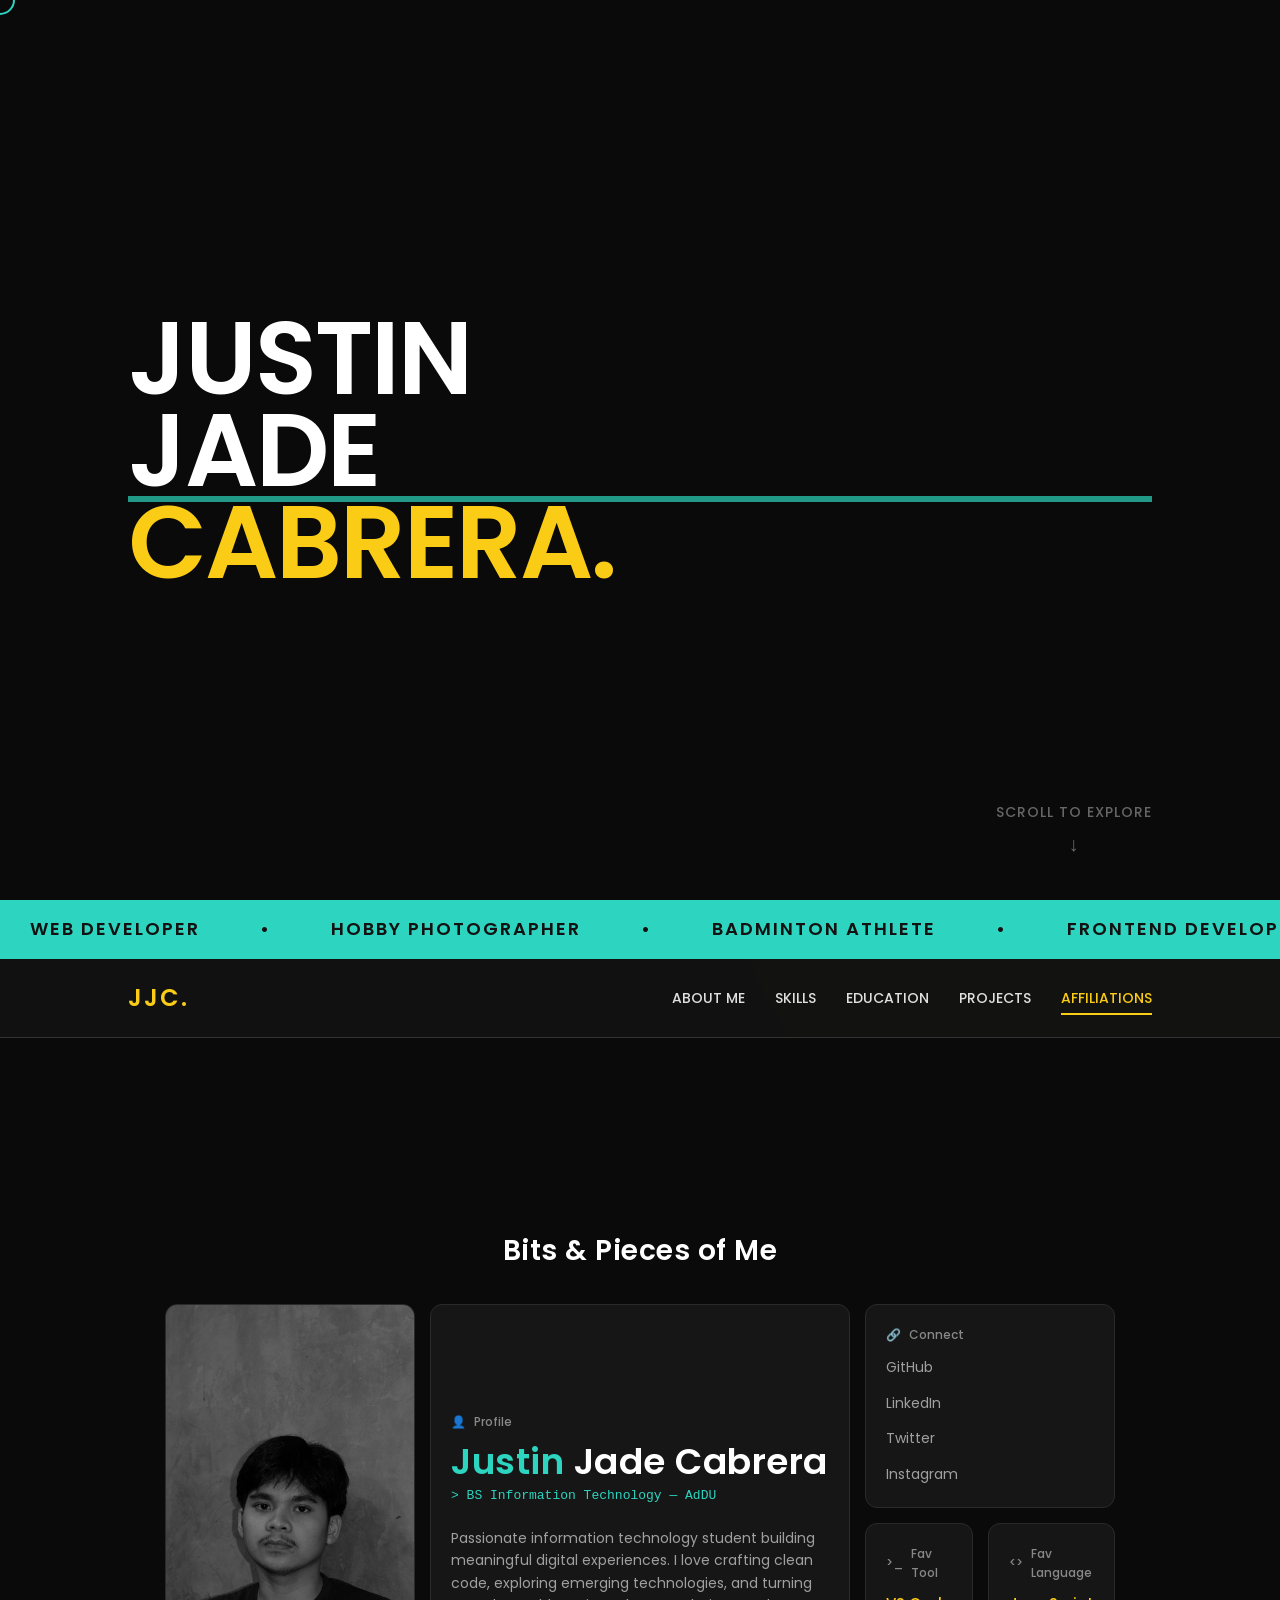
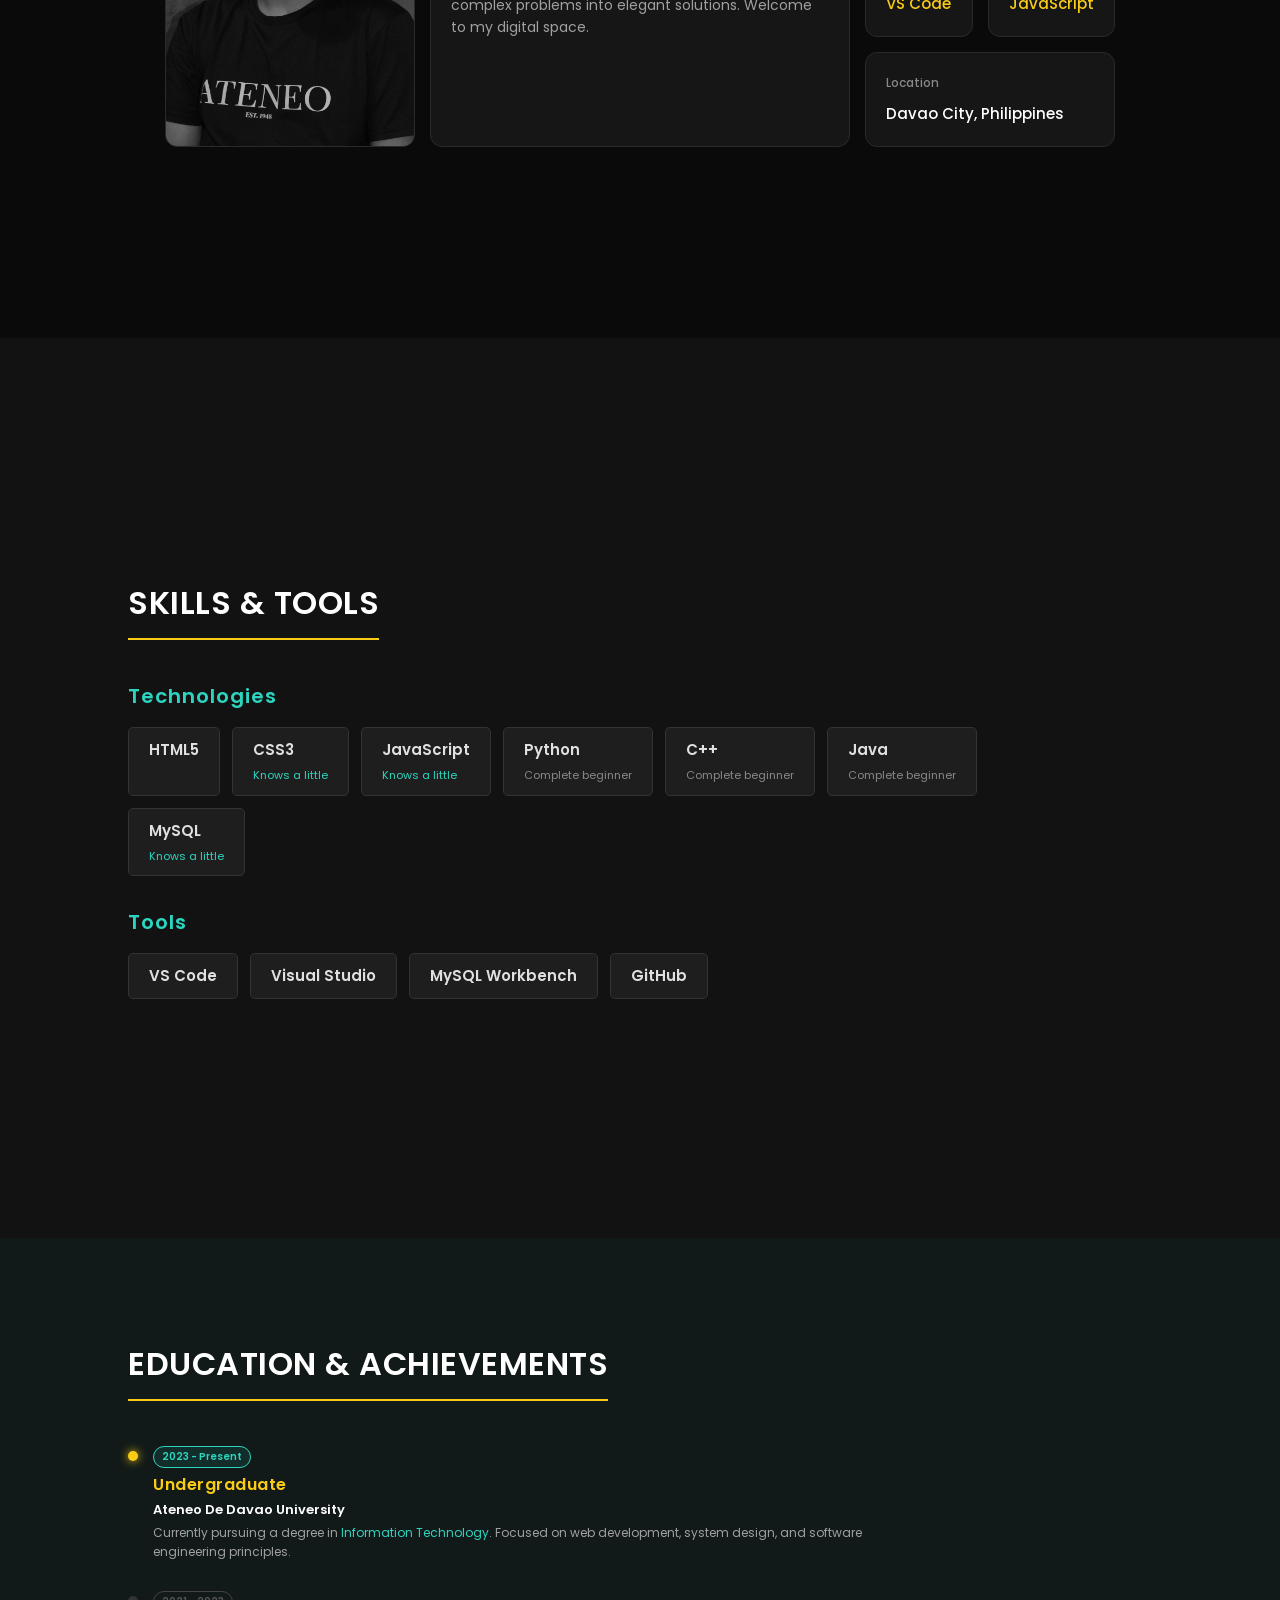
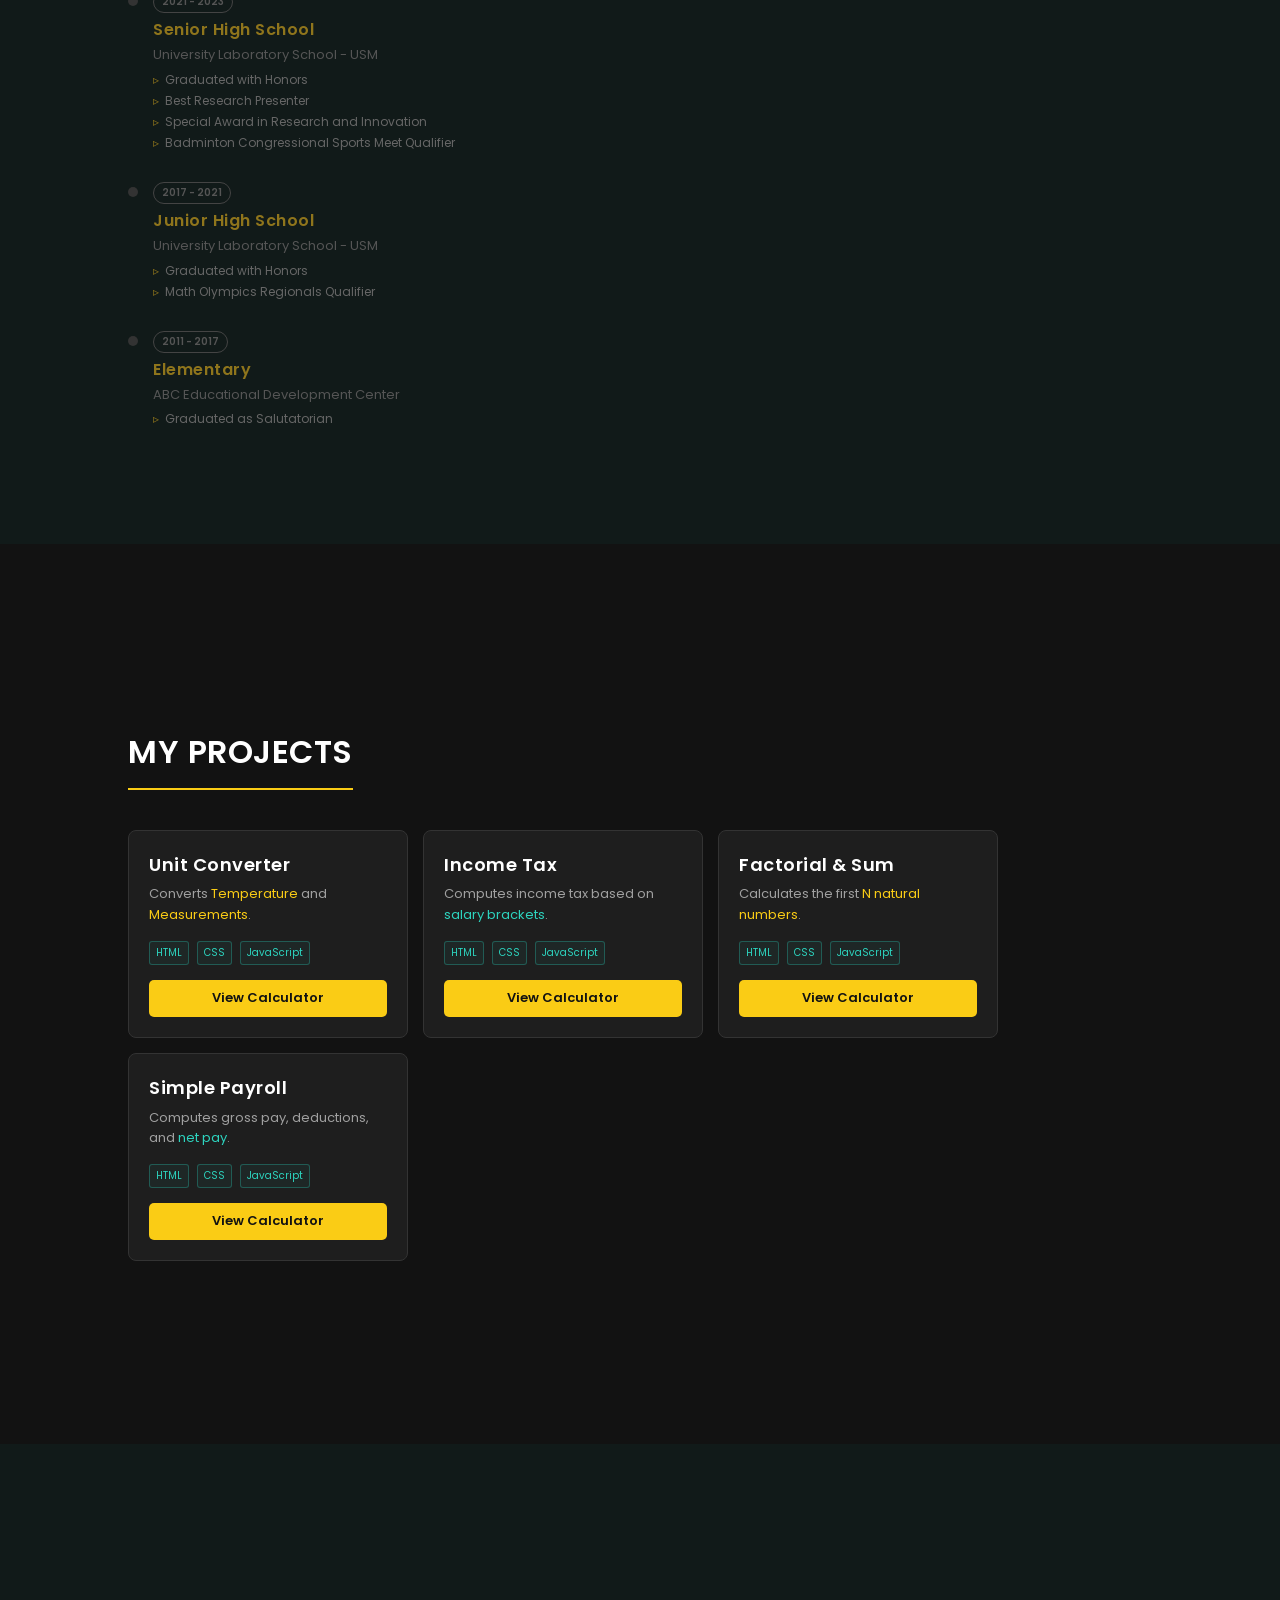
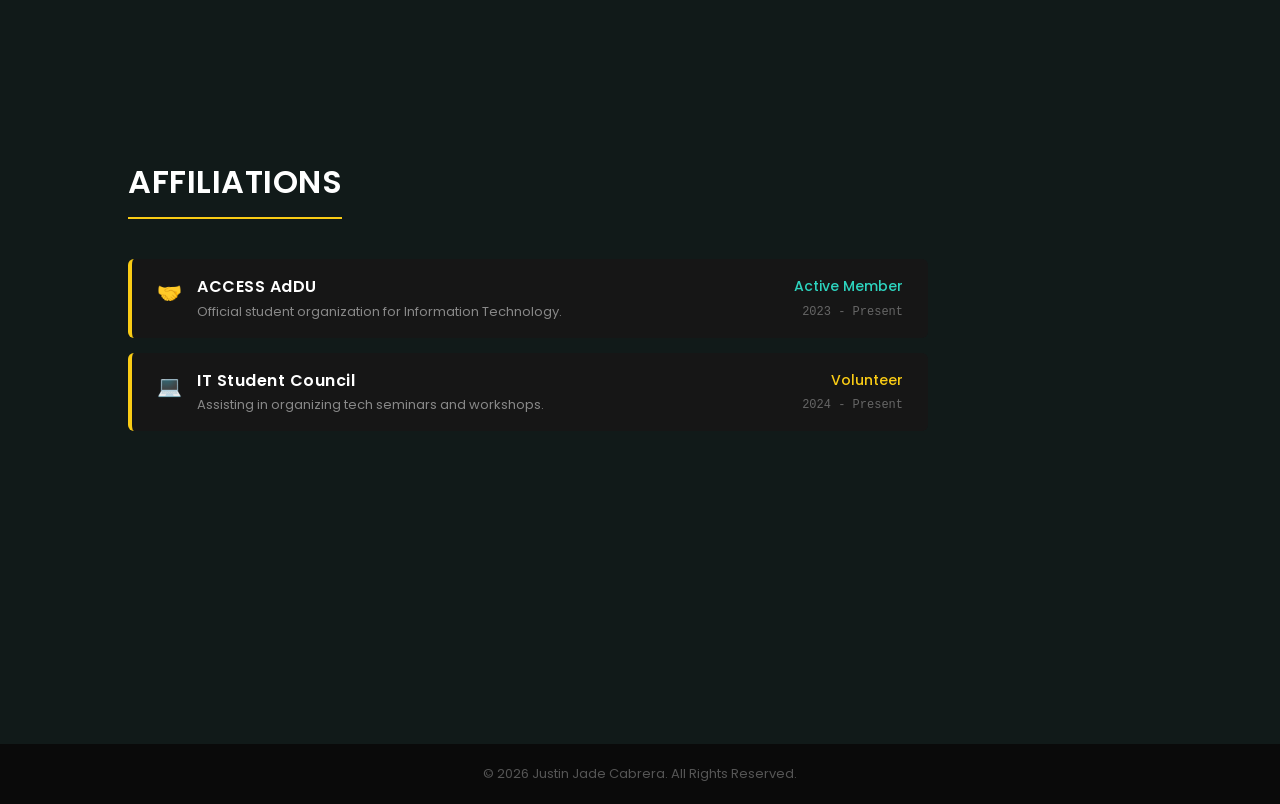
==== commit 81ac3d11: "Added JS Effects + Self Image" ====
--- a/index.html
+++ b/index.html
@@ -4,20 +4,23 @@
     <meta charset="UTF-8">
     <meta name="viewport" content="width=device-width, initial-scale=1.0">
     <title>Justin Jade Cabrera | Portfolio</title>
-    
     <link rel="stylesheet" href="home.css">
-    
     <link rel="preconnect" href="https://fonts.googleapis.com">
     <link rel="preconnect" href="https://fonts.gstatic.com" crossorigin>
     <link href="https://fonts.googleapis.com/css2?family=Poppins:wght@300;400;500;600&display=swap" rel="stylesheet">
 </head>
 <body>
 
+    <div class="custom-cursor" id="cursor"></div>
+    
+    <div class="bg-orb orb-teal"></div>
+    <div class="bg-orb orb-gold"></div>
+
     <header id="startup">
         <div class="startup-text">
             <span>JUSTIN</span>
             <span>JADE</span>
-            <span class="highlight">CABRERA.</span>
+            <span class="highlight glitch-text" data-value="CABRERA." id="main-title">CABRERA.</span>
         </div>
 
         <a href="#main-nav" class="scroll-indicator">
@@ -26,8 +29,25 @@
         </a>
     </header>
 
+    <div class="marquee-container">
+        <div class="marquee-track">
+            <span class="marquee-text">WEB DEVELOPER</span>
+            <span class="marquee-dot">•</span>
+            <span class="marquee-text">HOBBY PHOTOGRAPHER</span>
+            <span class="marquee-dot">•</span>
+            <span class="marquee-text">BADMINTON ATHLETE</span>
+            <span class="marquee-dot">•</span>
+            <span class="marquee-text">FRONTEND DEVELOPER</span>
+            <span class="marquee-dot">•</span>
+            <span class="marquee-text">TECH ENTHUSIAST</span>
+            <span class="marquee-dot">•</span>
+            <span class="marquee-text">GFX DESIGNER</span>
+            <span class="marquee-dot">•</span>
+        </div>
+    </div>
+
     <nav id="main-nav">
-        <div class="logo">JJC.</div>
+        <div class="logo glitch-text" data-value="JJC.">JJC.</div>
         <ul>
             <li><a href="#about">About Me</a></li>
             <li><a href="#skills">Skills</a></li>
@@ -41,16 +61,15 @@
         <h2 class="bento-title">Bits & Pieces of Me</h2>
         
         <div class="bento-grid">
-            
             <div class="bento-card photo-card">
-                <img src="addufull.jpg" alt="Justin Jade Cabrera" class="bento-img">
+                <img src="me.jpg" alt="Justin Jade Cabrera" class="bento-img">
             </div>
 
             <div class="bento-card bio-card">
                 <div class="card-header">
                     <span class="icon">👤</span> Profile
                 </div>
-                <h1>Justin Jade Cabrera</h1>
+                <h1><span class="text-teal">Justin</span> Jade Cabrera</h1>
                 <p class="bento-subtitle">> BS Information Technology — AdDU</p>
                 <p class="bento-description">
                     Passionate information technology student building meaningful digital experiences. I love crafting clean code, exploring emerging technologies, and turning complex problems into elegant solutions. Welcome to my digital space.
@@ -58,7 +77,6 @@
             </div>
 
             <div class="bento-right-column">
-                
                 <div class="bento-card connect-card">
                     <div class="card-header"><span class="icon">🔗</span> Connect</div>
                     <ul class="connect-list">
@@ -72,11 +90,11 @@
                 <div class="bento-split">
                     <div class="bento-card small-card">
                         <div class="card-header"><span class="icon">>_</span> Fav Tool</div>
-                        <div class="card-body">VS Code</div>
+                        <div class="card-body"><span class="text-gold">VS Code</span></div>
                     </div>
                     <div class="bento-card small-card">
                         <div class="card-header"><span class="icon">&lt;&gt;</span> Fav Language</div>
-                        <div class="card-body">JavaScript</div>
+                        <div class="card-body"><span class="text-gold">JavaScript</span></div>
                     </div>
                 </div>
 
@@ -84,7 +102,6 @@
                     <div class="card-header">Location</div>
                     <div class="card-body">Davao City, Philippines</div>
                 </div>
-
             </div>
         </div>
     </section>
@@ -96,33 +113,13 @@
             <div class="skills-category">
                 <h3 class="category-title">Technologies</h3>
                 <div class="skills-grid">
-                    <div class="skill-box">
-                        HTML5
-                    </div>
-                    <div class="skill-box">
-                        CSS3
-                        <span class="tag-little">Knows a little</span>
-                    </div>
-                    <div class="skill-box">
-                        JavaScript
-                        <span class="tag-little">Knows a little</span>
-                    </div>
-                    <div class="skill-box">
-                        Python
-                        <span class="tag-beginner">Complete beginner</span>
-                    </div>
-                    <div class="skill-box">
-                        C++
-                        <span class="tag-beginner">Complete beginner</span>
-                    </div>
-                    <div class="skill-box">
-                        Java
-                        <span class="tag-beginner">Complete beginner</span>
-                    </div>
-                    <div class="skill-box">
-                        MySQL
-                        <span class="tag-little">Knows a little</span>
-                    </div>
+                    <div class="skill-box">HTML5</div>
+                    <div class="skill-box">CSS3<span class="tag-little">Knows a little</span></div>
+                    <div class="skill-box">JavaScript<span class="tag-little">Knows a little</span></div>
+                    <div class="skill-box">Python<span class="tag-beginner">Complete beginner</span></div>
+                    <div class="skill-box">C++<span class="tag-beginner">Complete beginner</span></div>
+                    <div class="skill-box">Java<span class="tag-beginner">Complete beginner</span></div>
+                    <div class="skill-box">MySQL<span class="tag-little">Knows a little</span></div>
                 </div>
             </div>
 
@@ -146,7 +143,7 @@
                 <span class="date-badge">2023 - Present</span>
                 <h3>Undergraduate</h3>
                 <p class="school-name">Ateneo De Davao University</p>
-                <p class="school-desc">Currently pursuing a degree in Information Technology. Focused on web development, system design, and software engineering principles.</p>
+                <p class="school-desc">Currently pursuing a degree in <span class="text-teal">Information Technology</span>. Focused on web development, system design, and software engineering principles.</p>
             </div>
 
             <div class="timeline-item inactive">
@@ -186,36 +183,36 @@
         <h2 class="section-title">My Projects</h2>
         <div class="project-grid">
             
-            <div class="project-card">
+            <div class="project-card tilt-card">
                 <h3>Unit Converter</h3>
-                <p>Converts Temperature and Measurements.</p>
+                <p>Converts <span class="text-gold">Temperature</span> and <span class="text-gold">Measurements</span>.</p>
                 <div class="tech-tags">
                     <span class="tag">HTML</span> <span class="tag">CSS</span> <span class="tag">JavaScript</span>
                 </div>
                 <a href="conversion.html" class="btn">View Calculator</a>
             </div>
 
-            <div class="project-card">
+            <div class="project-card tilt-card">
                 <h3>Income Tax</h3>
-                <p>Computes income tax based on salary brackets.</p>
+                <p>Computes income tax based on <span class="text-teal">salary brackets</span>.</p>
                 <div class="tech-tags">
                     <span class="tag">HTML</span> <span class="tag">CSS</span> <span class="tag">JavaScript</span>
                 </div>
                 <a href="incometax.html" class="btn">View Calculator</a>
             </div>
 
-            <div class="project-card">
+            <div class="project-card tilt-card">
                 <h3>Factorial & Sum</h3>
-                <p>Calculates the first N natural numbers.</p>
+                <p>Calculates the first <span class="text-gold">N natural numbers</span>.</p>
                 <div class="tech-tags">
                     <span class="tag">HTML</span> <span class="tag">CSS</span> <span class="tag">JavaScript</span>
                 </div>
                 <a href="factorial&sum.html" class="btn">View Calculator</a>
             </div>
 
-            <div class="project-card">
+            <div class="project-card tilt-card">
                 <h3>Simple Payroll</h3>
-                <p>Computes gross pay, deductions, and net pay.</p>
+                <p>Computes gross pay, deductions, and <span class="text-teal">net pay</span>.</p>
                 <div class="tech-tags">
                     <span class="tag">HTML</span> <span class="tag">CSS</span> <span class="tag">JavaScript</span>
                 </div>
@@ -227,9 +224,35 @@
 
     <section id="affiliations">
         <h2 class="section-title">Affiliations</h2>
-        <div class="affiliation-card">
-            <h3>ACCESS AdDU</h3>
-            <p>Active Member</p>
+        
+        <div class="affiliation-list">
+            <div class="affiliation-item">
+                <div class="affiliation-details">
+                    <span class="affiliation-icon">🤝</span>
+                    <div class="affiliation-text-group">
+                        <h3>ACCESS AdDU</h3>
+                        <p class="affiliation-desc">Official student organization for Information Technology.</p>
+                    </div>
+                </div>
+                <div class="affiliation-meta">
+                    <span class="affiliation-role text-teal">Active Member</span>
+                    <span class="affiliation-date">2023 - Present</span>
+                </div>
+            </div>
+
+            <div class="affiliation-item">
+                <div class="affiliation-details">
+                    <span class="affiliation-icon">💻</span>
+                    <div class="affiliation-text-group">
+                        <h3>IT Student Council</h3>
+                        <p class="affiliation-desc">Assisting in organizing tech seminars and workshops.</p>
+                    </div>
+                </div>
+                <div class="affiliation-meta">
+                    <span class="affiliation-role text-gold">Volunteer</span>
+                    <span class="affiliation-date">2024 - Present</span>
+                </div>
+            </div>
         </div>
     </section>
 
@@ -237,5 +260,6 @@
         <p>&copy; 2026 Justin Jade Cabrera. All Rights Reserved.</p>
     </footer>
 
+    <script src="home.js"></script>
 </body>
 </html>
--- a/home.css
+++ b/home.css
@@ -1,6 +1,3 @@
-/* =========================================
-   1. GLOBAL SETUP
-   ========================================= */
 :root {
     --gold: #facc15;
     --teal: #2dd4bf; 
@@ -32,6 +29,14 @@
     line-height: 1.6;
 }
 
+.text-teal {
+    color: var(--teal);
+}
+
+.text-gold {
+    color: var(--gold);
+}
+
 h1, h2, h3, h4, .logo {
     font-family: 'Poppins', sans-serif;
     color: #ffffff;
@@ -57,8 +62,8 @@
 }
 
 .section-title {
-    font-size: 40px; 
-    margin-bottom: 50px;
+    font-size: 32px; 
+    margin-bottom: 40px;
     text-transform: uppercase;
     border-bottom-width: 2px;
     border-bottom-style: solid;
@@ -66,9 +71,6 @@
     padding-bottom: 10px;
 }
 
-/* =========================================
-   2. STARTUP / SPLASH PAGE
-   ========================================= */
 #startup {
     height: 100vh; 
     width: 100%;
@@ -81,17 +83,20 @@
     padding-bottom: 0px;
     padding-left: 10%;
     position: relative; 
+    overflow-x: hidden; 
+    overflow-y: hidden;
 }
 
 .startup-text {
     display: flex;
     flex-direction: column;
+    position: relative;
 }
 
 .startup-text span {
     font-family: 'Poppins', sans-serif;
     font-weight: 600; 
-    font-size: clamp(50px, 10vw, 150px); 
+    font-size: clamp(40px, 8vw, 120px); 
     line-height: 0.9; 
     color: #ffffff;
     text-transform: uppercase;
@@ -100,6 +105,29 @@
 
 .startup-text .highlight {
     color: var(--gold); 
+    position: relative;
+}
+
+.startup-text .highlight::after {
+    content: '';
+    position: absolute;
+    top: 0px;
+    left: 0px;
+    width: 100%;
+    height: 6px;
+    background-color: var(--teal);
+    opacity: 0.7;
+    animation-name: scanline;
+    animation-duration: 2.5s;
+    animation-iteration-count: infinite;
+    animation-timing-function: ease-in-out;
+}
+
+@keyframes scanline {
+    0% { top: 0%; opacity: 0; }
+    10% { opacity: 0.7; }
+    90% { opacity: 0.7; }
+    100% { top: 100%; opacity: 0; }
 }
 
 .scroll-indicator {
@@ -107,7 +135,7 @@
     bottom: 40px;
     right: 10%; 
     color: #666666;
-    font-size: 14px;
+    font-size: 14px; 
     font-weight: 500;
     text-transform: uppercase;
     letter-spacing: 1px;
@@ -132,7 +160,7 @@
 }
 
 .scroll-indicator span {
-    font-size: 20px;
+    font-size: 20px; 
 }
 
 @keyframes bounce {
@@ -141,9 +169,41 @@
     60% { transform: translateY(-5px); }
 }
 
-/* =========================================
-   3. NAVIGATION BAR
-   ========================================= */
+.marquee-container {
+    width: 100vw;
+    background-color: var(--teal);
+    padding-top: 15px;
+    padding-bottom: 15px;
+    overflow-x: hidden;
+    overflow-y: hidden;
+    display: flex;
+}
+
+.marquee-track {
+    display: flex;
+    white-space: nowrap;
+    width: max-content;
+    animation-name: scrollMarquee;
+    animation-duration: 15s;
+    animation-iteration-count: infinite;
+    animation-timing-function: linear;
+}
+
+.marquee-text, .marquee-dot {
+    color: #121212;
+    font-size: 18px;
+    font-weight: 600;
+    padding-right: 30px;
+    padding-left: 30px;
+    text-transform: uppercase;
+    letter-spacing: 2px;
+}
+
+@keyframes scrollMarquee {
+    0% { transform: translateX(0%); }
+    100% { transform: translateX(-50%); }
+}
+
 nav {
     position: sticky;
     top: 0;
@@ -162,15 +222,16 @@
 }
 
 .logo {
-    font-size: 26px; 
+    font-size: 24px; 
     letter-spacing: 2px;
     color: var(--gold); 
+    cursor: pointer;
 }
 
 nav ul {
     list-style-type: none;
     display: flex;
-    column-gap: 35px; 
+    column-gap: 30px; 
 }
 
 nav ul li a {
@@ -188,9 +249,6 @@
     color: var(--teal); 
 }
 
-/* =========================================
-   4. ABOUT ME SECTION (BENTO BOX)
-   ========================================= */
 .bento-section {
     background-color: #0a0a0a;
     display: flex;
@@ -204,20 +262,20 @@
 
 .bento-title {
     font-family: 'Poppins', sans-serif; 
-    font-size: 36px;
+    font-size: 28px; 
     font-weight: 600;
     color: #ffffff;
-    margin-bottom: 40px;
+    margin-bottom: 30px; 
     text-align: center;
 }
 
 .bento-grid {
     display: grid;
-    grid-template-columns: 280px 1fr 300px;
-    column-gap: 20px;
-    row-gap: 20px;
-    width: 100%;
-    max-width: 1100px; 
+    grid-template-columns: 250px 1fr 250px; 
+    column-gap: 15px; 
+    row-gap: 15px; 
+    width: 100%; 
+    max-width: 950px; 
 }
 
 .bento-card {
@@ -225,14 +283,14 @@
     border-width: 1px;
     border-style: solid;
     border-color: #2a2a2a;
-    border-top-left-radius: 16px;
-    border-top-right-radius: 16px;
-    border-bottom-right-radius: 16px;
-    border-bottom-left-radius: 16px;
-    padding-top: 25px;
-    padding-right: 25px;
-    padding-bottom: 25px;
-    padding-left: 25px;
+    border-top-left-radius: 12px;
+    border-top-right-radius: 12px;
+    border-bottom-right-radius: 12px;
+    border-bottom-left-radius: 12px;
+    padding-top: 20px; 
+    padding-right: 20px; 
+    padding-bottom: 20px; 
+    padding-left: 20px; 
     display: flex;
     flex-direction: column;
     transition-property: border-color, transform;
@@ -245,17 +303,17 @@
 }
 
 .card-header {
-    font-size: 13px;
+    font-size: 12px; 
     color: #888888;
-    margin-bottom: 15px;
+    margin-bottom: 10px; 
     display: flex;
     align-items: center;
-    column-gap: 8px;
+    column-gap: 8px; 
     font-weight: 500;
 }
 
 .card-body {
-    font-size: 16px;
+    font-size: 15px; 
     color: #ffffff;
     font-weight: 500;
 }
@@ -268,20 +326,27 @@
     overflow-x: hidden;
     overflow-y: hidden;
     height: 100%;
-    min-height: 350px; 
+    min-height: 280px; 
+    animation-name: levitateCard;
+    animation-duration: 4s;
+    animation-iteration-count: infinite;
+    animation-direction: alternate;
+    animation-timing-function: ease-in-out;
 }
 
 .bento-img {
     width: 100%;
     height: 100%;
     object-fit: cover;
-    transition-property: transform;
-    transition-duration: 0.5s;
-    transition-timing-function: ease;
+    filter: grayscale(100%);
+    transition-property: filter, transform;
+    transition-duration: 0.5s, 0.5s;
+    transition-timing-function: ease, ease;
 }
 
 .photo-card:hover .bento-img {
-    transform: scale(1.05); 
+    filter: grayscale(0%);
+    transform: scale(1.1); 
 }
 
 .bio-card {
@@ -289,41 +354,41 @@
 }
 
 .bio-card h1 {
-    font-size: 42px;
-    margin-bottom: 5px;
+    font-size: 36px; 
+    margin-bottom: 5px; 
     line-height: 1.1;
 }
 
 .bento-subtitle {
     color: var(--teal);
     font-family: monospace; 
-    font-size: 14px;
-    margin-bottom: 25px;
+    font-size: 13px; 
+    margin-bottom: 20px; 
 }
 
 .bento-description {
     color: #a0a0a0;
-    font-size: 15px;
-    line-height: 1.8;
+    font-size: 14px; 
+    line-height: 1.6;
 }
 
 .bento-right-column {
     display: flex;
     flex-direction: column;
-    row-gap: 20px;
+    row-gap: 15px; 
 }
 
 .connect-list {
     list-style-type: none;
     display: flex;
     flex-direction: column;
-    row-gap: 12px;
+    row-gap: 10px; 
 }
 
 .connect-list a {
     color: #a0a0a0;
     text-decoration-line: none;
-    font-size: 14px;
+    font-size: 14px; 
     transition-property: color, padding-left;
     transition-duration: 0.3s, 0.3s;
     transition-timing-function: ease, ease;
@@ -337,22 +402,10 @@
 .bento-split {
     display: grid;
     grid-template-columns: 1fr 1fr;
-    column-gap: 20px;
-    row-gap: 20px;
-}
-
-@media (max-width: 900px) {
-    .bento-grid {
-        grid-template-columns: 1fr; 
-    }
-    .photo-card {
-        height: 300px; 
-    }
-}
-
-/* =========================================
-   5. SKILLS SECTION
-   ========================================= */
+    column-gap: 15px; 
+    row-gap: 15px;
+}
+
 #skills {
     background-color: #121212;
 }
@@ -360,8 +413,9 @@
 .skills-wrapper {
     display: flex;
     flex-direction: column;
-    row-gap: 40px; 
+    row-gap: 30px; 
     width: 100%;
+    max-width: 950px; 
 }
 
 .skills-category {
@@ -370,30 +424,30 @@
 }
 
 .category-title {
-    font-size: 24px;
+    font-size: 20px; 
     color: var(--teal); 
-    margin-bottom: 20px;
+    margin-bottom: 15px; 
     letter-spacing: 1px;
 }
 
 .skills-grid {
     display: flex;
     flex-wrap: wrap; 
-    column-gap: 15px;
-    row-gap: 15px;
+    column-gap: 12px; 
+    row-gap: 12px;
 }
 
 .skill-box {
     background-color: #1e1e1e;
-    padding-top: 12px;
-    padding-right: 25px;
-    padding-bottom: 12px;
-    padding-left: 25px;
+    padding-top: 10px; 
+    padding-right: 20px; 
+    padding-bottom: 10px; 
+    padding-left: 20px; 
     border-top-left-radius: 5px;
     border-top-right-radius: 5px;
     border-bottom-right-radius: 5px;
     border-bottom-left-radius: 5px;
-    font-size: 16px; 
+    font-size: 15px; 
     font-weight: 600;
     border-width: 1px;
     border-style: solid;
@@ -409,31 +463,24 @@
     color: var(--gold);
 }
 
-.tag-beginner {
+.tag-beginner, .tag-little {
     display: block;
-    font-size: 12px;
+    font-size: 11px; 
     font-weight: 400;
-    color: #888888;
-    margin-top: 8px;
+    margin-top: 5px; 
     margin-right: 0px;
     margin-bottom: 0px;
     margin-left: 0px;
 }
 
+.tag-beginner {
+    color: #888888;
+}
+
 .tag-little {
-    display: block;
-    font-size: 12px;
-    font-weight: 400;
     color: var(--teal);
-    margin-top: 8px;
-    margin-right: 0px;
-    margin-bottom: 0px;
-    margin-left: 0px;
-}
-
-/* =========================================
-   6. EDUCATION SECTION
-   ========================================= */
+}
+
 #education {
     background-color: var(--subtle-teal-bg);
 }
@@ -441,41 +488,36 @@
 .timeline {
     display: flex;
     flex-direction: column;
-    row-gap: 40px; 
+    row-gap: 10px; 
     width: 100%;
-    max-width: 900px; 
+    max-width: 800px; 
 }
 
 .timeline-item {
     position: relative; 
     display: flex;
     flex-direction: column;
-    row-gap: 5px; 
-    padding-top: 15px;
-    padding-right: 15px;
-    padding-bottom: 15px;
-    padding-left: 40px; 
-    border-top-left-radius: 10px;
-    border-top-right-radius: 10px;
-    border-bottom-right-radius: 10px;
-    border-bottom-left-radius: 10px;
-    transition-property: transform, background-color;
-    transition-duration: 0.3s, 0.3s;
-    transition-timing-function: ease, ease;
+    row-gap: 2px; 
+    padding-top: 5px; 
+    padding-right: 10px; 
+    padding-bottom: 15px; 
+    padding-left: 25px; 
+    transition-property: transform;
+    transition-duration: 0.3s;
+    transition-timing-function: ease;
 }
 
 .timeline-item:hover {
-    transform: scale(1.03); 
-    background-color: #172422; 
+    transform: scale(1.02); 
 }
 
 .timeline-item::before {
     content: '';
     position: absolute;
     left: 0; 
-    top: 35px; 
-    width: 14px;
-    height: 14px;
+    top: 10px; 
+    width: 10px; 
+    height: 10px; 
     border-top-left-radius: 50%;
     border-top-right-radius: 50%;
     border-bottom-right-radius: 50%;
@@ -490,17 +532,17 @@
     display: inline-block;
     background-color: rgba(45, 212, 191, 0.1); 
     color: var(--teal);
-    padding-top: 4px;
-    padding-right: 12px;
-    padding-bottom: 4px;
-    padding-left: 12px;
+    padding-top: 2px; 
+    padding-right: 8px; 
+    padding-bottom: 2px; 
+    padding-left: 8px; 
     border-top-left-radius: 20px;
     border-top-right-radius: 20px;
     border-bottom-right-radius: 20px;
     border-bottom-left-radius: 20px;
-    font-size: 12px;
+    font-size: 10px; 
     font-weight: 600;
-    margin-bottom: 5px;
+    margin-bottom: 2px;
     width: fit-content;
     border-width: 1px;
     border-style: solid;
@@ -513,32 +555,41 @@
     border-color: #444444;
 }
 
+.timeline-item.active h3, .timeline-item.inactive h3 {
+    font-size: 16px; 
+}
+
 .timeline-item.active h3 {
     color: var(--gold); 
-    font-size: 26px; 
-}
+}
+
+.timeline-item.inactive h3 {
+    color: var(--dead-gold); 
+}
+
+.timeline-item.active .school-name, .timeline-item.inactive .school-name {
+    font-size: 13px; 
+}
+
 .timeline-item.active .school-name {
     color: #ffffff; 
-    font-size: 18px; 
     font-weight: 600;
 }
+
+.timeline-item.inactive .school-name {
+    color: #555555; 
+}
+
 .timeline-item.active .school-desc {
     color: #a0a0a0; 
-    font-size: 15px;
-}
+    font-size: 12px; 
+}
+
 .timeline-item.active::before {
     background-color: var(--gold); 
     box-shadow: 0 0 10px var(--gold); 
 }
 
-.timeline-item.inactive h3 {
-    color: var(--dead-gold); 
-    font-size: 26px; 
-}
-.timeline-item.inactive .school-name {
-    color: #555555; 
-    font-size: 18px; 
-}
 .timeline-item.inactive:hover h3 {
     color: #b09124; 
 }
@@ -548,16 +599,16 @@
 
 .achievements {
     list-style-type: none; 
-    margin-top: 5px;
-    display: flex;
-    flex-direction: column;
-    row-gap: 5px;
+    margin-top: 2px;
+    display: flex;
+    flex-direction: column;
+    row-gap: 2px;
 }
 
 .achievements li {
     position: relative;
-    padding-left: 20px;
-    font-size: 14px;
+    padding-left: 12px;
+    font-size: 12px; 
     color: #666666; 
 }
 
@@ -569,71 +620,69 @@
     color: var(--dead-gold); 
 }
 
-/* =========================================
-   7. PROJECTS SECTION
-   ========================================= */
 .project-grid {
     display: flex;
     flex-wrap: wrap;
-    column-gap: 30px;
-    row-gap: 30px;
+    column-gap: 15px; 
+    row-gap: 15px; 
     width: 100%;
 }
 
 .project-card {
     background-color: #1e1e1e;
-    width: 320px; 
-    padding-top: 30px;
-    padding-right: 30px;
-    padding-bottom: 30px;
-    padding-left: 30px;
-    border-top-left-radius: 10px;
-    border-top-right-radius: 10px;
-    border-bottom-right-radius: 10px;
-    border-bottom-left-radius: 10px;
+    width: 280px; 
+    padding-top: 20px; 
+    padding-right: 20px; 
+    padding-bottom: 20px; 
+    padding-left: 20px; 
+    border-top-left-radius: 8px;
+    border-top-right-radius: 8px;
+    border-bottom-right-radius: 8px;
+    border-bottom-left-radius: 8px;
     text-align: left; 
     border-width: 1px;
     border-style: solid;
     border-color: #333333;
     display: flex;
     flex-direction: column;
-    transition-property: transform, border-color;
+    transition-property: border-color, box-shadow;
     transition-duration: 0.3s, 0.3s;
     transition-timing-function: ease, ease;
+    transform-style: preserve-3d;
 }
 
 .project-card:hover {
-    transform: translateY(-8px);
     border-color: var(--teal); 
+    box-shadow: 0px 0px 25px 0px rgba(45, 212, 191, 0.4);
 }
 
 .project-card h3 {
-    font-size: 26px; 
-    margin-bottom: 10px;
+    font-size: 18px; 
+    margin-bottom: 5px;
     color: #ffffff;
 }
 
 .project-card p {
     color: #a0a0a0;
-    margin-bottom: 20px;
-    font-size: 15px;
+    margin-bottom: 15px;
+    font-size: 13px; 
     flex-grow: 1; 
 }
 
 .tech-tags {
     display: flex;
     column-gap: 8px;
-    margin-bottom: 25px;
+    margin-bottom: 15px;
 }
 
 .tag {
-    font-size: 11px;
+    font-size: 10px; 
     color: var(--teal);
     background-color: rgba(45, 212, 191, 0.05);
     padding-top: 3px;
-    padding-right: 8px;
+    padding-right: 6px;
     padding-bottom: 3px;
-    padding-left: 8px;
+    padding-left: 6px;
     border-top-left-radius: 3px;
     border-top-right-radius: 3px;
     border-bottom-right-radius: 3px;
@@ -645,14 +694,14 @@
 
 .btn {
     display: inline-block;
-    padding-top: 12px;
-    padding-right: 25px;
-    padding-bottom: 12px;
-    padding-left: 25px;
+    padding-top: 8px; 
+    padding-right: 15px;
+    padding-bottom: 8px; 
+    padding-left: 15px;
     background-color: var(--gold); 
     color: #121212; 
     text-decoration-line: none;
-    font-size: 16px;
+    font-size: 13px; 
     font-weight: 600;
     border-top-left-radius: 5px;
     border-top-right-radius: 5px;
@@ -668,56 +717,259 @@
     background-color: #ca8a04; 
 }
 
-/* =========================================
-   8. AFFILIATIONS & FOOTER
-   ========================================= */
 #affiliations {
     background-color: var(--subtle-teal-bg);
 }
 
-.affiliation-card {
-    background-color: #1e1e1e;
-    padding-top: 30px;
-    padding-right: 30px;
-    padding-bottom: 30px;
-    padding-left: 30px;
-    border-top-left-radius: 10px;
-    border-top-right-radius: 10px;
-    border-bottom-right-radius: 10px;
-    border-bottom-left-radius: 10px;
-    border-left-width: 3px;
+.affiliation-list {
+    display: flex;
+    flex-direction: column;
+    row-gap: 15px; 
+    width: 100%;
+    max-width: 800px;
+}
+
+.affiliation-item {
+    display: flex;
+    flex-direction: row;
+    justify-content: space-between;
+    align-items: center;
+    background-color: #161616; 
+    padding-top: 15px;
+    padding-right: 25px;
+    padding-bottom: 15px;
+    padding-left: 25px;
+    border-top-left-radius: 6px;
+    border-top-right-radius: 6px;
+    border-bottom-right-radius: 6px;
+    border-bottom-left-radius: 6px;
+    border-left-width: 4px;
     border-left-style: solid;
-    border-left-color: var(--teal); 
-    width: 100%;
-    max-width: 600px;
-    transition-property: transform, border-left-color;
-    transition-duration: 0.3s, 0.3s;
-    transition-timing-function: ease, ease;
-}
-
-.affiliation-card:hover {
-    transform: translateY(-8px); 
     border-left-color: var(--gold); 
-}
-
-.affiliation-card h3 {
-    color: var(--teal); 
-    font-size: 26px;
-    margin-bottom: 5px;
-}
-
-.affiliation-card p {
-    font-size: 18px;
-    color: #a0a0a0;
+    transition-property: border-left-color, transform, background-color;
+    transition-duration: 0.3s, 0.3s, 0.3s;
+    transition-timing-function: ease, ease, ease;
+}
+
+.affiliation-item:hover {
+    border-left-color: var(--teal);
+    background-color: #1a2422; 
+    transform: translateX(5px); 
+}
+
+.affiliation-details {
+    display: flex;
+    flex-direction: row;
+    align-items: flex-start;
+    column-gap: 15px;
+}
+
+.affiliation-icon {
+    font-size: 20px;
+    margin-top: 2px;
+}
+
+.affiliation-text-group {
+    display: flex;
+    flex-direction: column;
+}
+
+.affiliation-text-group h3 {
+    font-size: 16px;
+    color: #ffffff;
+    margin-bottom: 2px; 
+}
+
+.affiliation-desc {
+    font-size: 13px;
+    color: #888888;
+    margin-top: 0px;
+    margin-right: 0px;
+    margin-bottom: 0px;
+    margin-left: 0px;
+}
+
+.affiliation-meta {
+    display: flex;
+    flex-direction: column;
+    align-items: flex-end;
+    row-gap: 5px;
+}
+
+.affiliation-role {
+    font-size: 14px;
+    font-weight: 500;
+}
+
+.affiliation-date {
+    font-size: 12px;
+    color: #666666;
+    font-family: monospace;
 }
 
 footer {
     background-color: #0a0a0a;
     text-align: center; 
-    padding-top: 30px;
-    padding-right: 30px;
-    padding-bottom: 30px;
-    padding-left: 30px;
-    font-size: 14px;
+    padding-top: 20px;
+    padding-right: 20px;
+    padding-bottom: 20px;
+    padding-left: 20px;
+    font-size: 13px; 
     color: #555555;
+}
+
+.custom-cursor {
+    position: fixed;
+    top: 0px;
+    left: 0px;
+    width: 30px;
+    height: 30px;
+    border-top-width: 2px;
+    border-right-width: 2px;
+    border-bottom-width: 2px;
+    border-left-width: 2px;
+    border-top-style: solid;
+    border-right-style: solid;
+    border-bottom-style: solid;
+    border-left-style: solid;
+    border-top-color: var(--teal);
+    border-right-color: var(--teal);
+    border-bottom-color: var(--teal);
+    border-left-color: var(--teal);
+    border-top-left-radius: 50%;
+    border-top-right-radius: 50%;
+    border-bottom-right-radius: 50%;
+    border-bottom-left-radius: 50%;
+    pointer-events: none; 
+    z-index: 9999;
+    transform: translate(-50%, -50%); 
+    transition-property: transform, background-color, border-color, width, height;
+    transition-duration: 0.1s, 0.1s, 0.1s, 0.1s, 0.1s;
+    transition-timing-function: ease-out, ease-out, ease-out, ease-out, ease-out;
+}
+
+.cursor-click {
+    transform: translate(-50%, -50%) scale(1.5);
+    background-color: rgba(45, 212, 191, 0.5);
+    border-top-color: transparent;
+    border-right-color: transparent;
+    border-bottom-color: transparent;
+    border-left-color: transparent;
+}
+
+.active-nav-link {
+    color: var(--gold) !important;
+    border-bottom-width: 2px;
+    border-bottom-style: solid;
+    border-bottom-color: var(--gold);
+    padding-bottom: 5px;
+}
+
+.bg-orb {
+    position: fixed;
+    z-index: -1; 
+    border-top-left-radius: 50%;
+    border-top-right-radius: 50%;
+    border-bottom-right-radius: 50%;
+    border-bottom-left-radius: 50%;
+    filter: blur(150px); 
+    animation-iteration-count: infinite;
+    animation-direction: alternate;
+    animation-timing-function: ease-in-out;
+}
+
+.orb-teal {
+    background-color: var(--teal);
+    width: 400px;
+    height: 400px;
+    top: -100px;
+    left: -100px;
+    opacity: 0.15; 
+    animation-name: driftTeal;
+    animation-duration: 12s; 
+}
+
+.orb-gold {
+    background-color: var(--gold);
+    width: 500px;
+    height: 500px;
+    bottom: -150px;
+    right: -100px;
+    opacity: 0.08; 
+    animation-name: driftGold;
+    animation-duration: 18s; 
+}
+
+@keyframes driftTeal {
+    0% { transform: translate(0px, 0px); }
+    100% { transform: translate(150px, 100px); } 
+}
+
+@keyframes driftGold {
+    0% { transform: translate(0px, 0px); }
+    100% { transform: translate(-100px, -150px); } 
+}
+
+@keyframes levitateCard {
+    0% { transform: translateY(0px); }
+    100% { transform: translateY(-15px); }
+}
+
+@media (max-width: 1000px) {
+    .bento-grid {
+        grid-template-columns: 1fr; 
+        max-width: 600px; 
+    }
+    .photo-card {
+        height: 300px; 
+    }
+    .bento-split {
+        grid-template-columns: 1fr 1fr;
+    }
+}
+
+@media (max-width: 768px) {
+    nav {
+        flex-direction: column;
+        row-gap: 20px;
+        padding-top: 15px;
+        padding-bottom: 15px;
+    }
+    
+    nav ul {
+        flex-wrap: wrap;
+        justify-content: center;
+        column-gap: 20px;
+        row-gap: 10px;
+    }
+
+    section {
+        padding-top: 60px;
+        padding-right: 5%;
+        padding-bottom: 60px;
+        padding-left: 5%;
+    }
+
+    .startup-text span {
+        font-size: clamp(30px, 12vw, 80px); 
+    }
+
+    .bento-split {
+        grid-template-columns: 1fr;
+    }
+
+    .project-card {
+        width: 100%; 
+    }
+
+    .affiliation-item {
+        flex-direction: column;
+        align-items: flex-start;
+        row-gap: 15px;
+    }
+
+    .affiliation-meta {
+        align-items: flex-start;
+        padding-left: 35px; 
+    }
 }
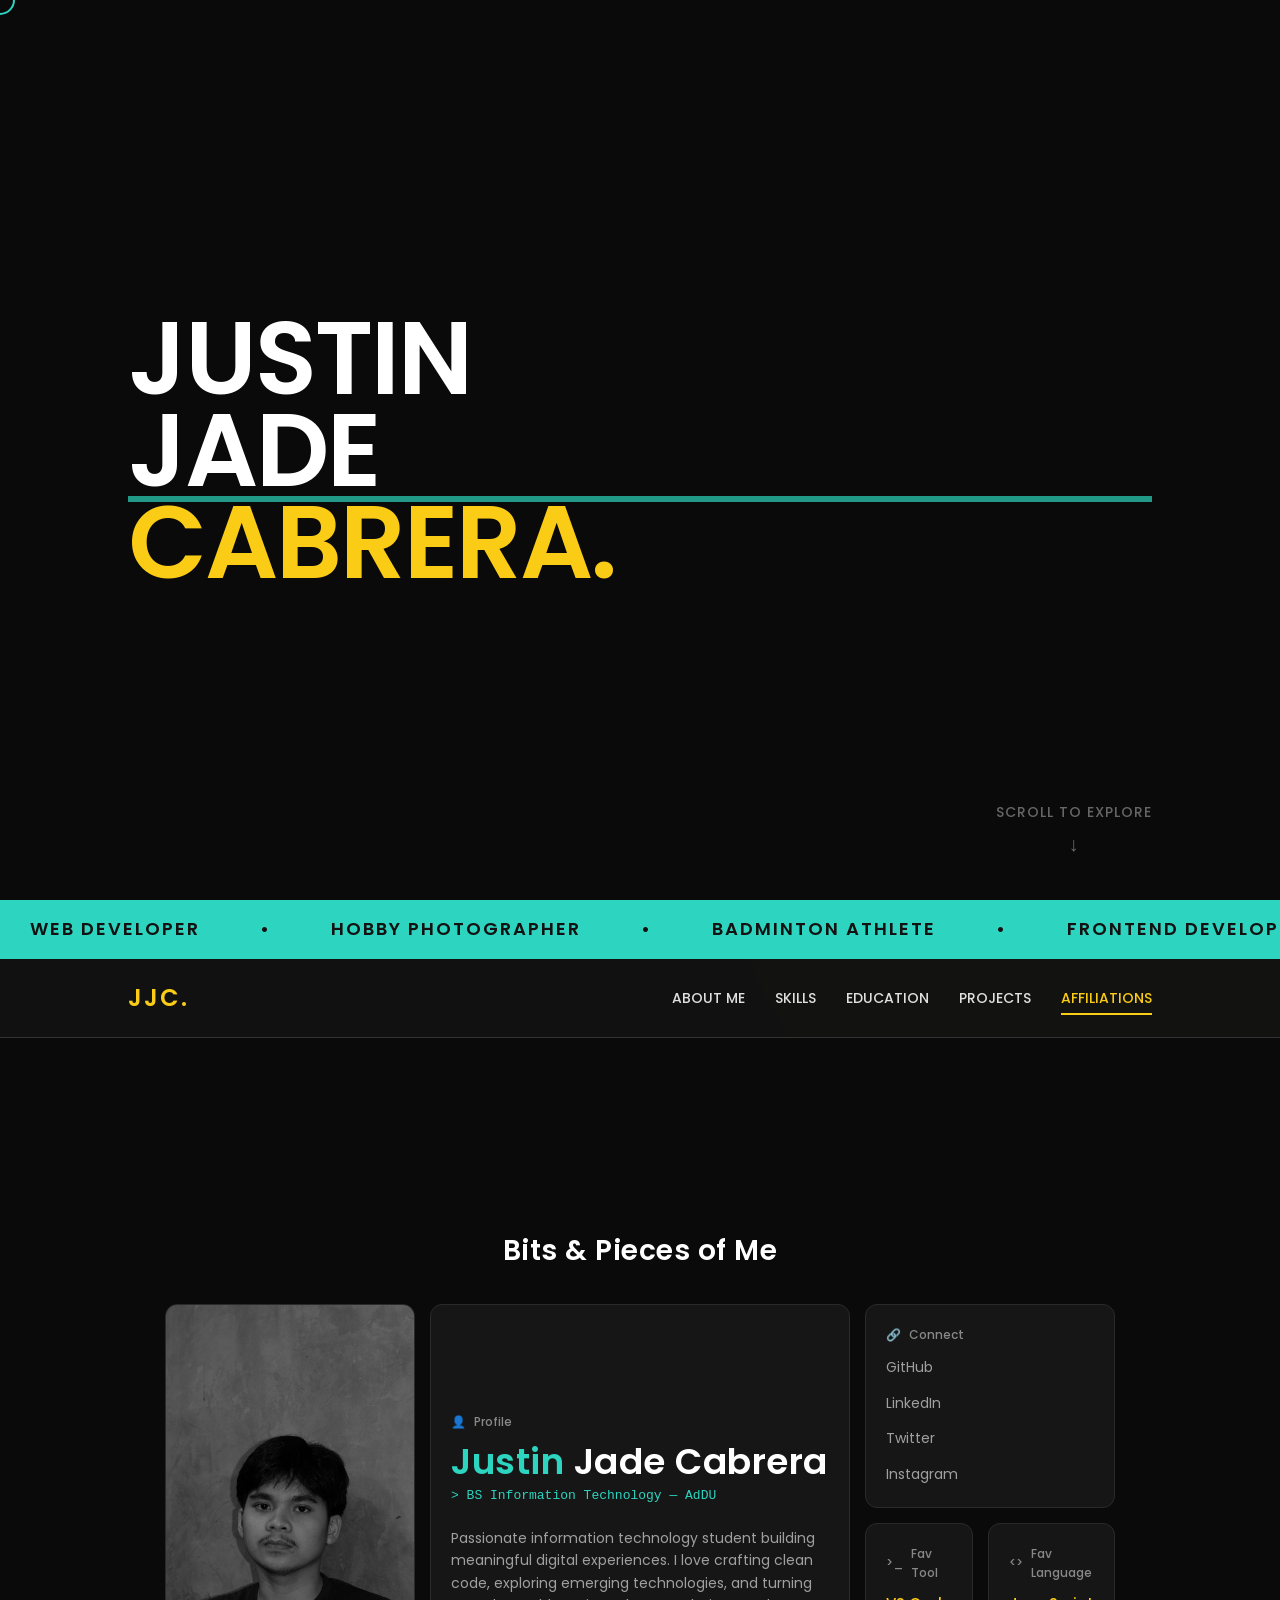
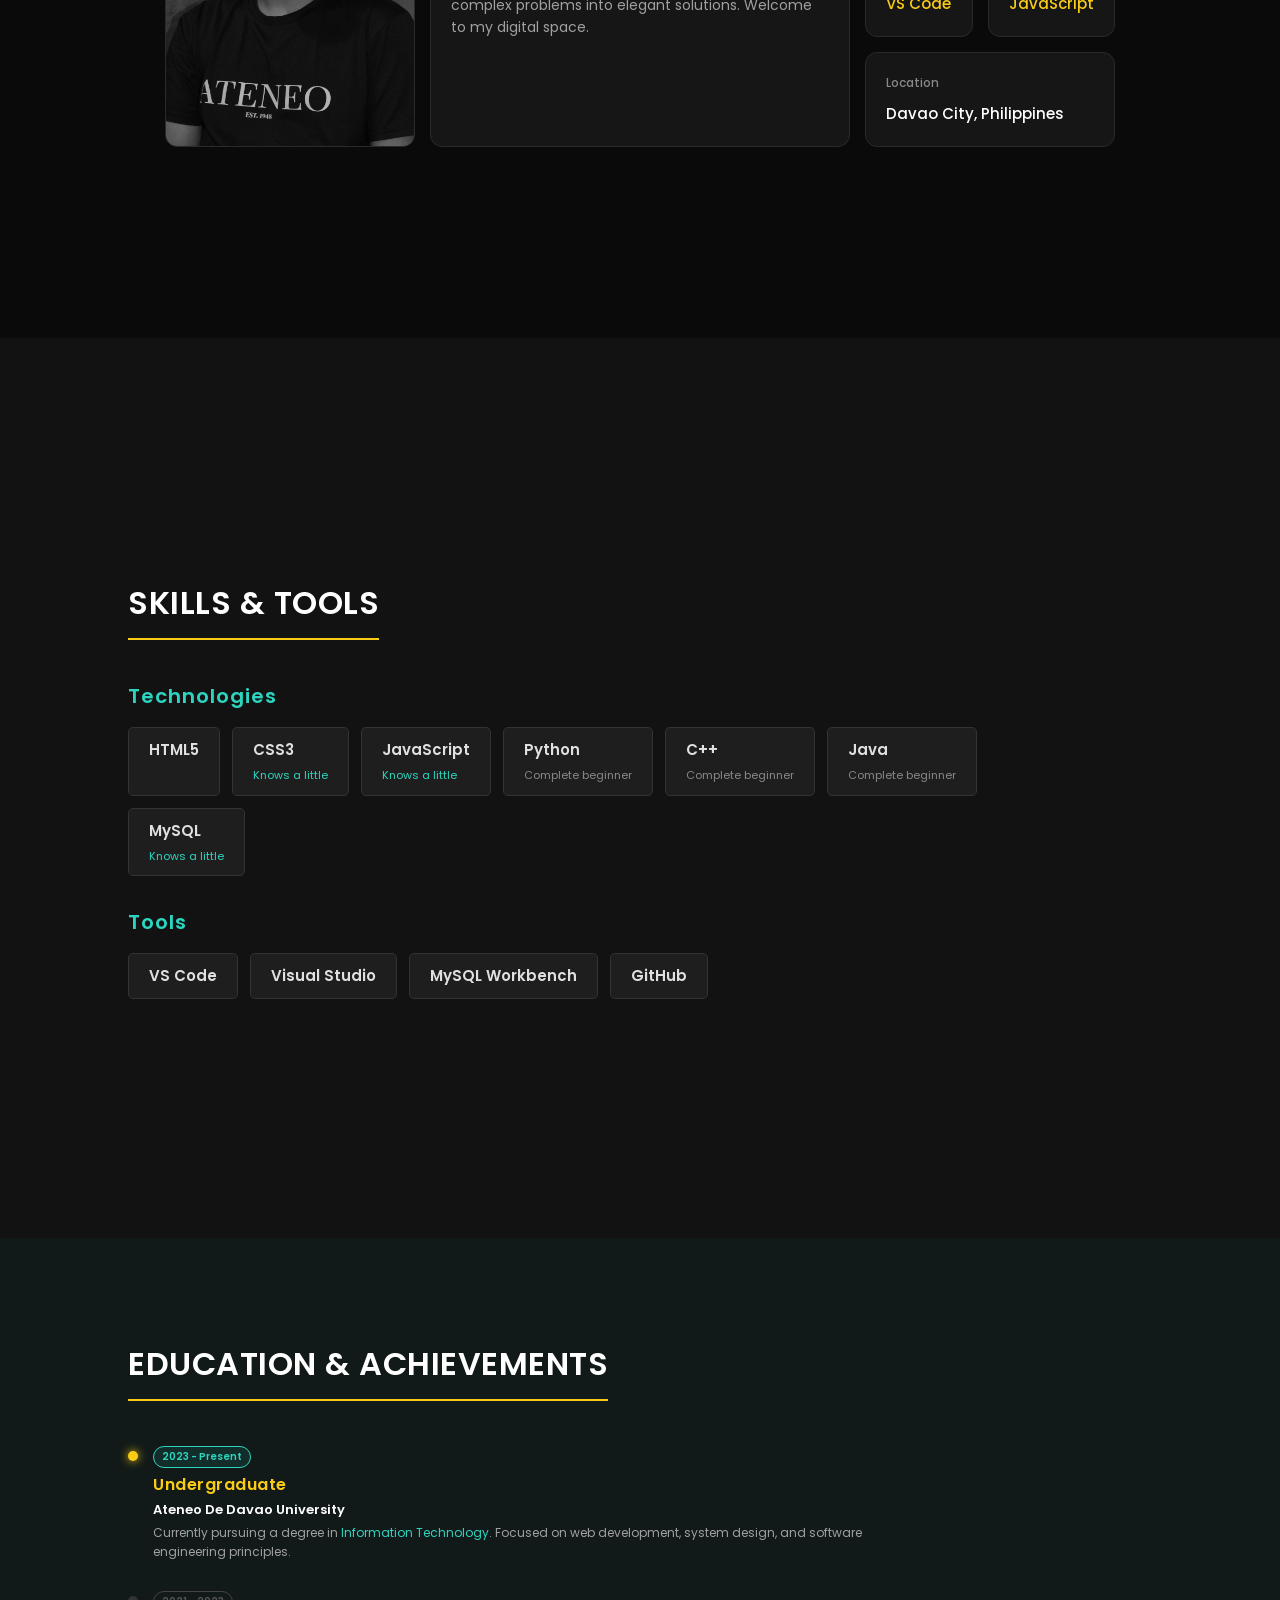
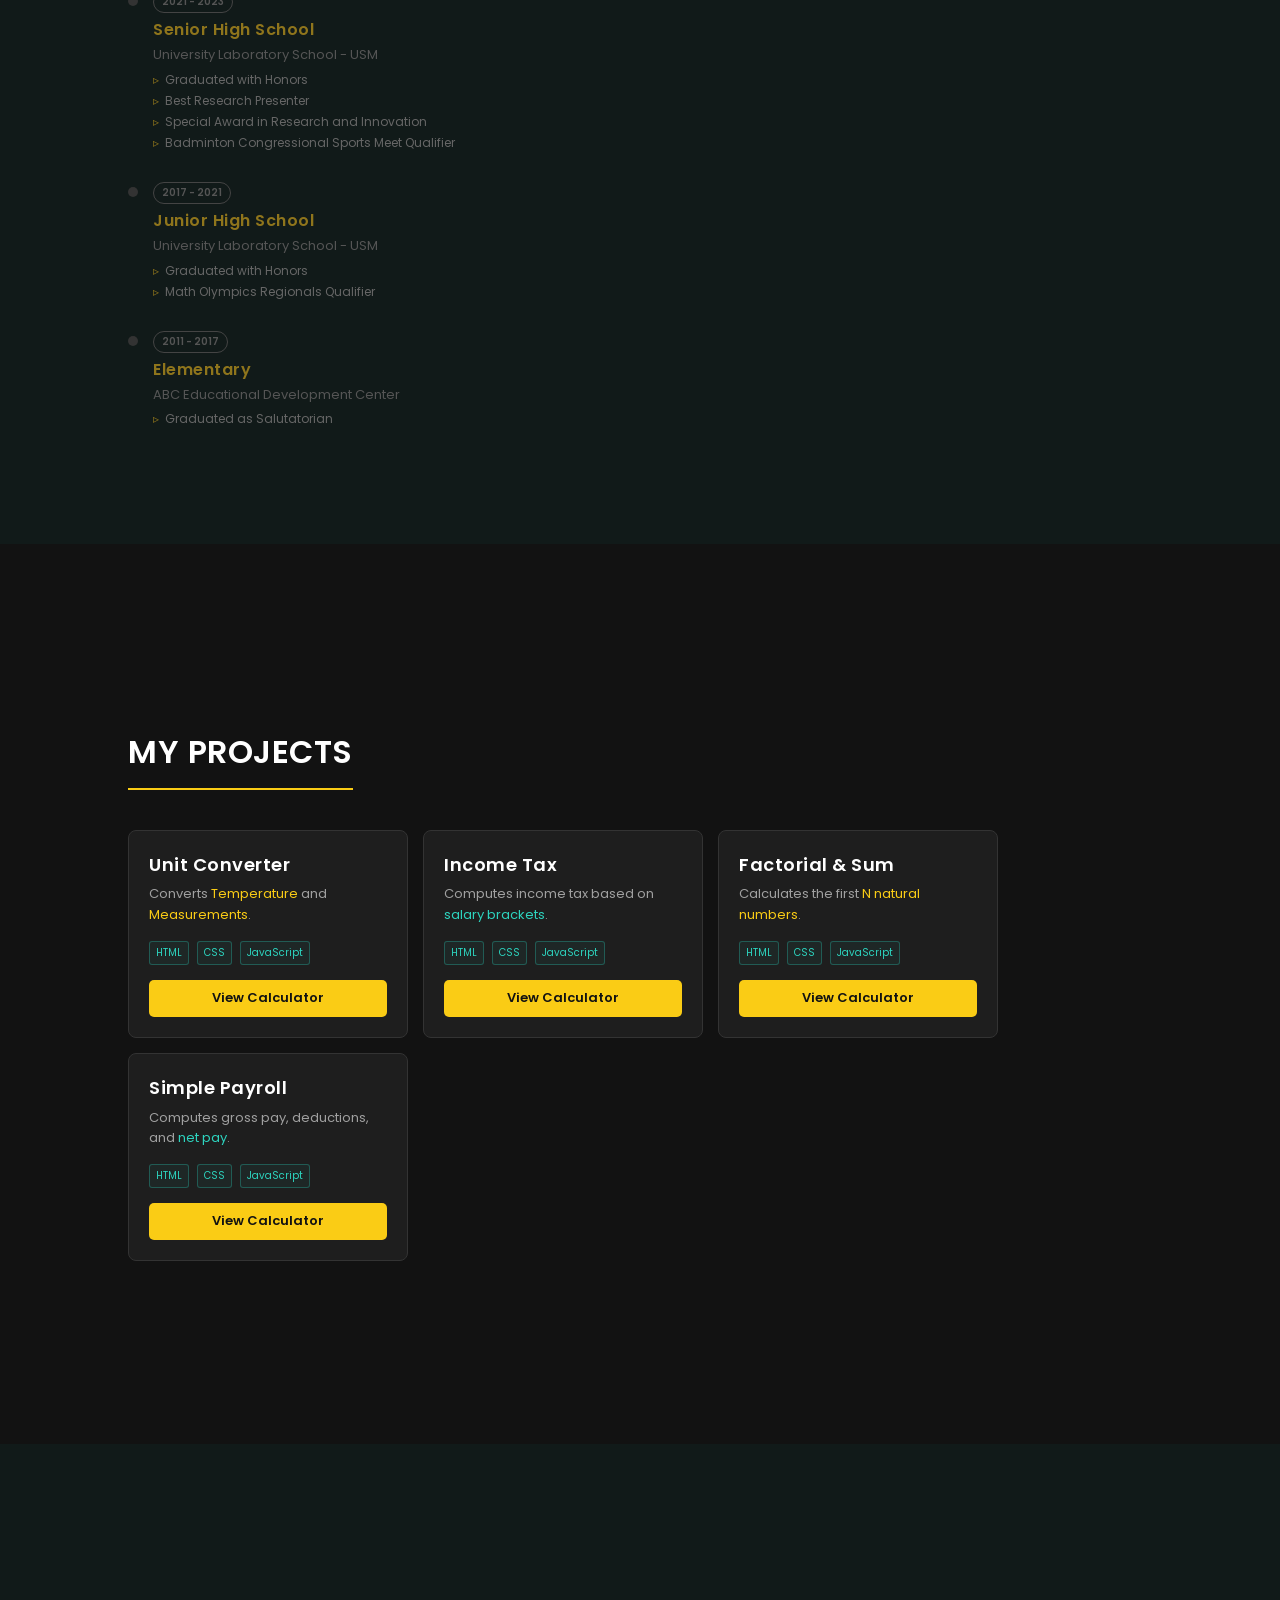
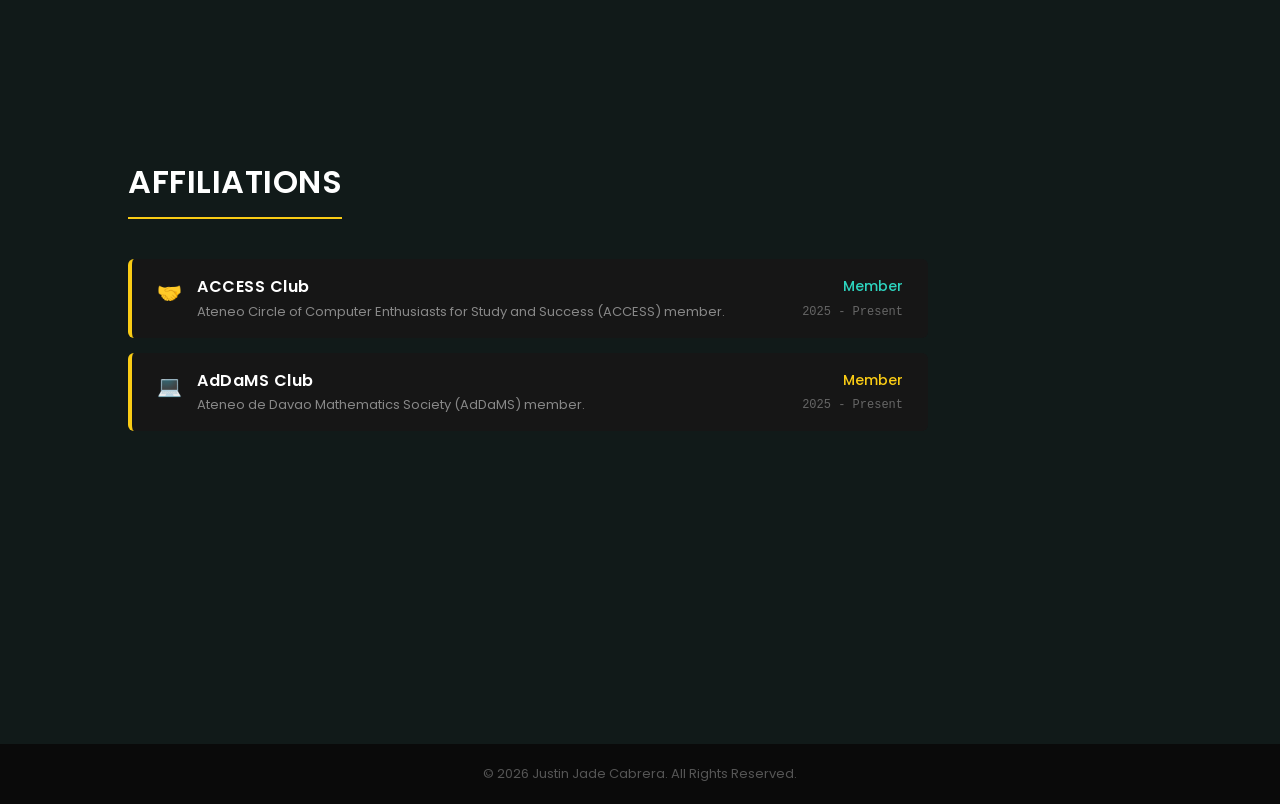
==== commit c4ba0f2c: "Updated affiliations and roles in index.html" ====
--- a/index.html
+++ b/index.html
@@ -230,13 +230,13 @@
                 <div class="affiliation-details">
                     <span class="affiliation-icon">🤝</span>
                     <div class="affiliation-text-group">
-                        <h3>ACCESS AdDU</h3>
-                        <p class="affiliation-desc">Official student organization for Information Technology.</p>
+                        <h3>ACCESS Club</h3>
+                        <p class="affiliation-desc">Ateneo Circle of Computer Enthusiasts for Study and Success (ACCESS) member.</p>
                     </div>
                 </div>
                 <div class="affiliation-meta">
-                    <span class="affiliation-role text-teal">Active Member</span>
-                    <span class="affiliation-date">2023 - Present</span>
+                    <span class="affiliation-role text-teal">Member</span>
+                    <span class="affiliation-date">2025 - Present</span>
                 </div>
             </div>
 
@@ -244,13 +244,13 @@
                 <div class="affiliation-details">
                     <span class="affiliation-icon">💻</span>
                     <div class="affiliation-text-group">
-                        <h3>IT Student Council</h3>
-                        <p class="affiliation-desc">Assisting in organizing tech seminars and workshops.</p>
+                        <h3>AdDaMS Club</h3>
+                        <p class="affiliation-desc">Ateneo de Davao Mathematics Society (AdDaMS) member.</p>
                     </div>
                 </div>
                 <div class="affiliation-meta">
-                    <span class="affiliation-role text-gold">Volunteer</span>
-                    <span class="affiliation-date">2024 - Present</span>
+                    <span class="affiliation-role text-gold">Member</span>
+                    <span class="affiliation-date">2025 - Present</span>
                 </div>
             </div>
         </div>
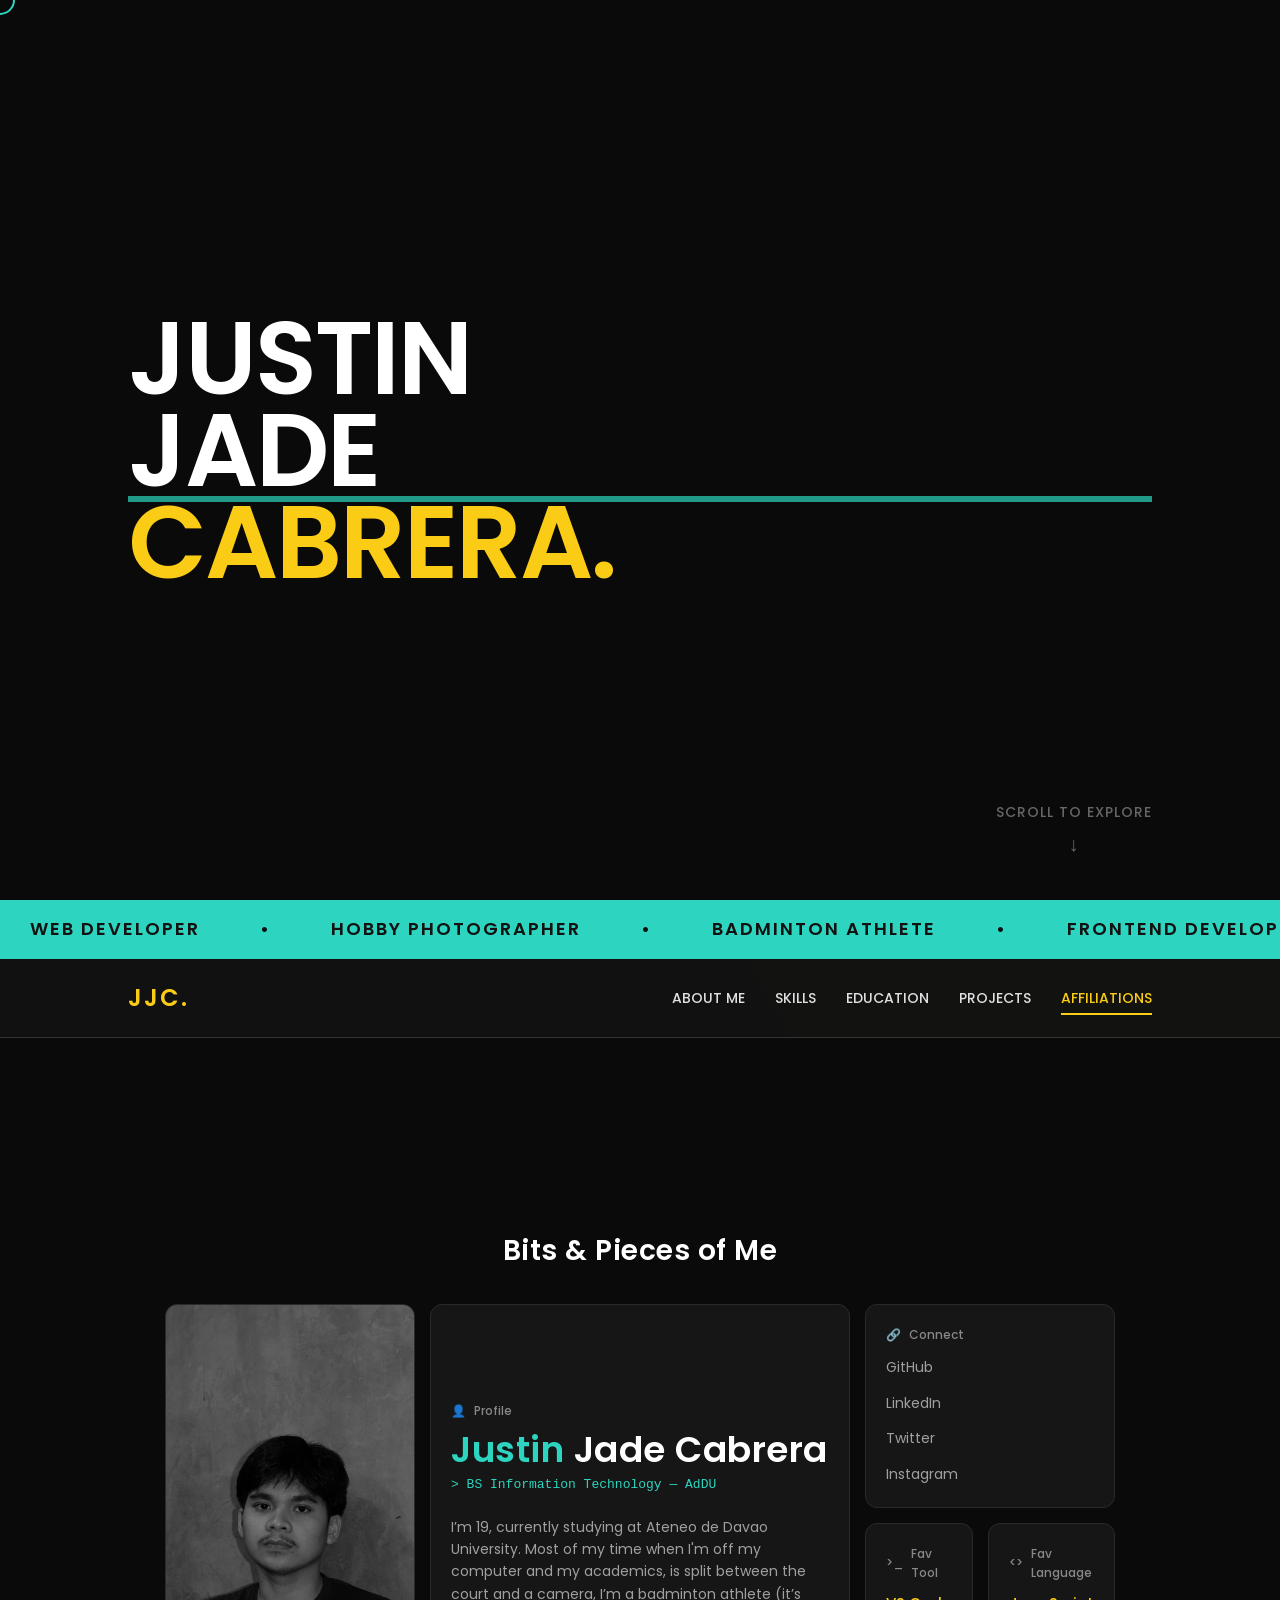
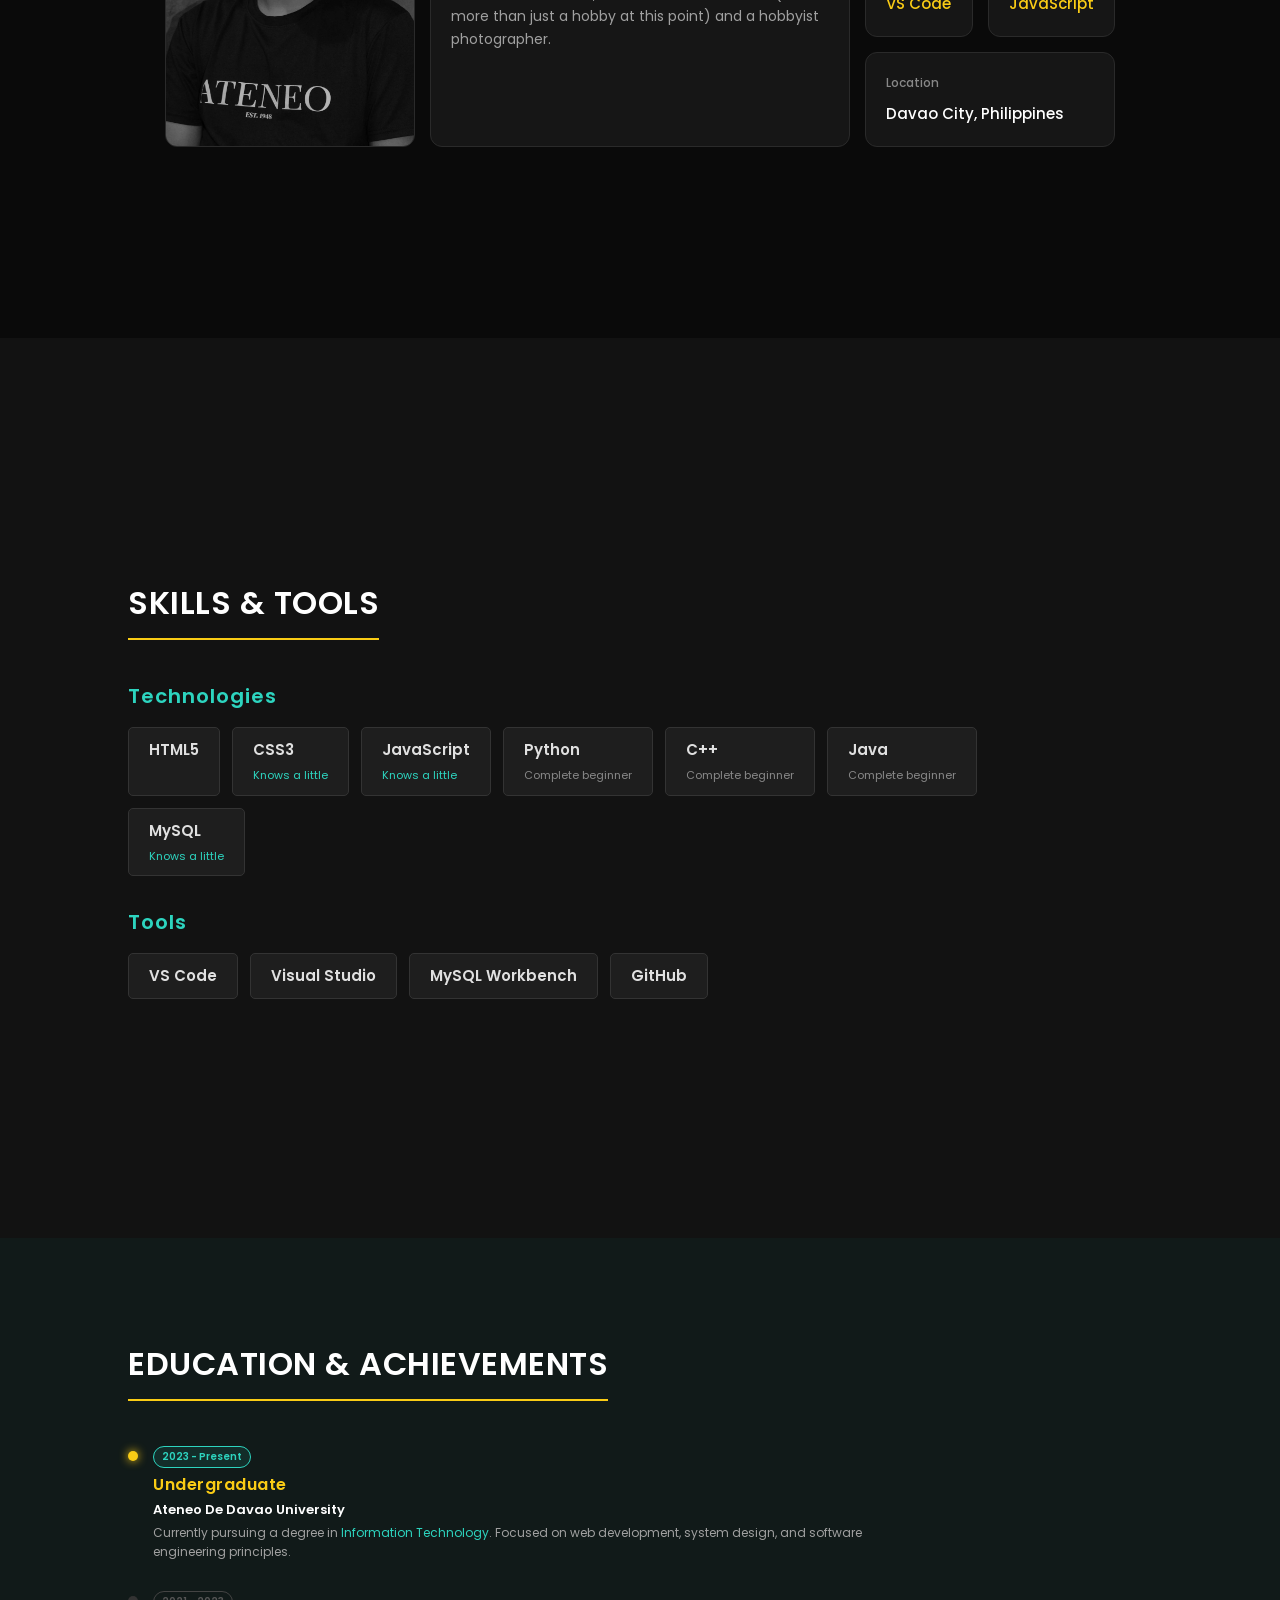
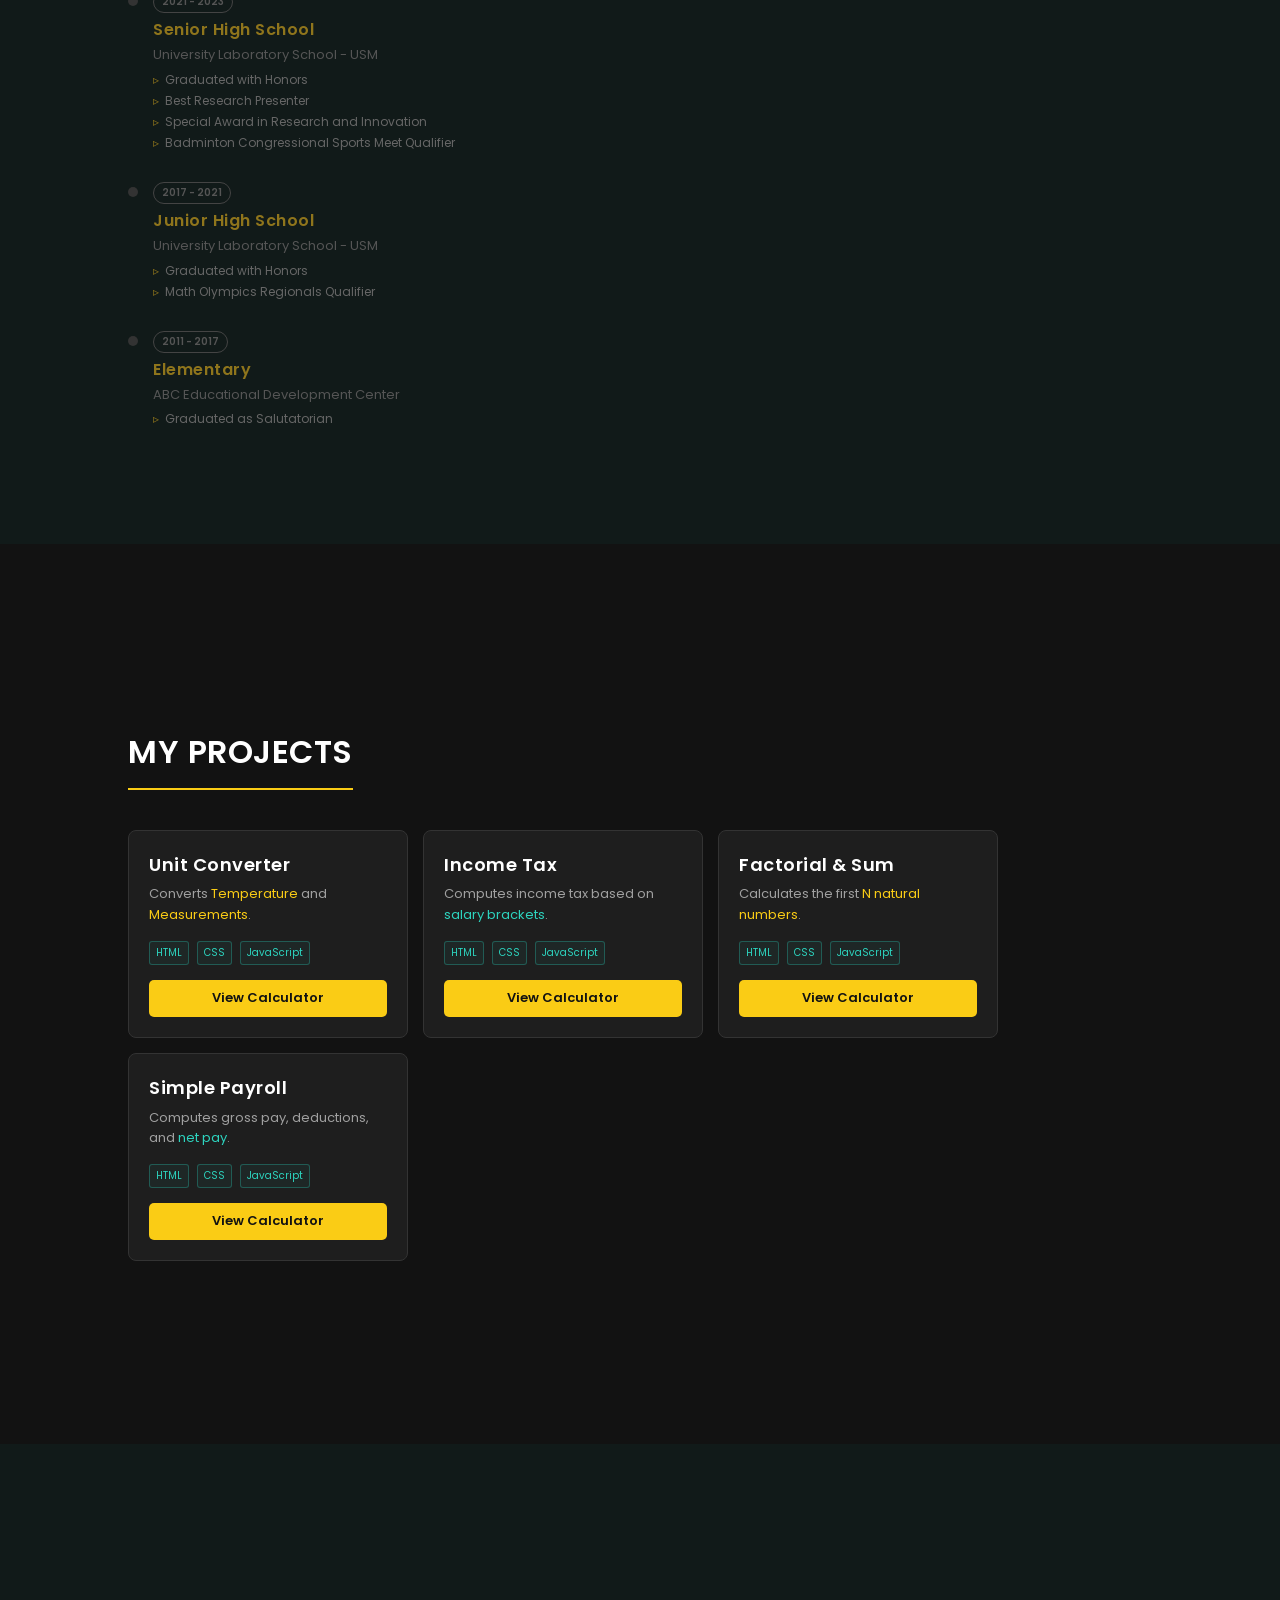
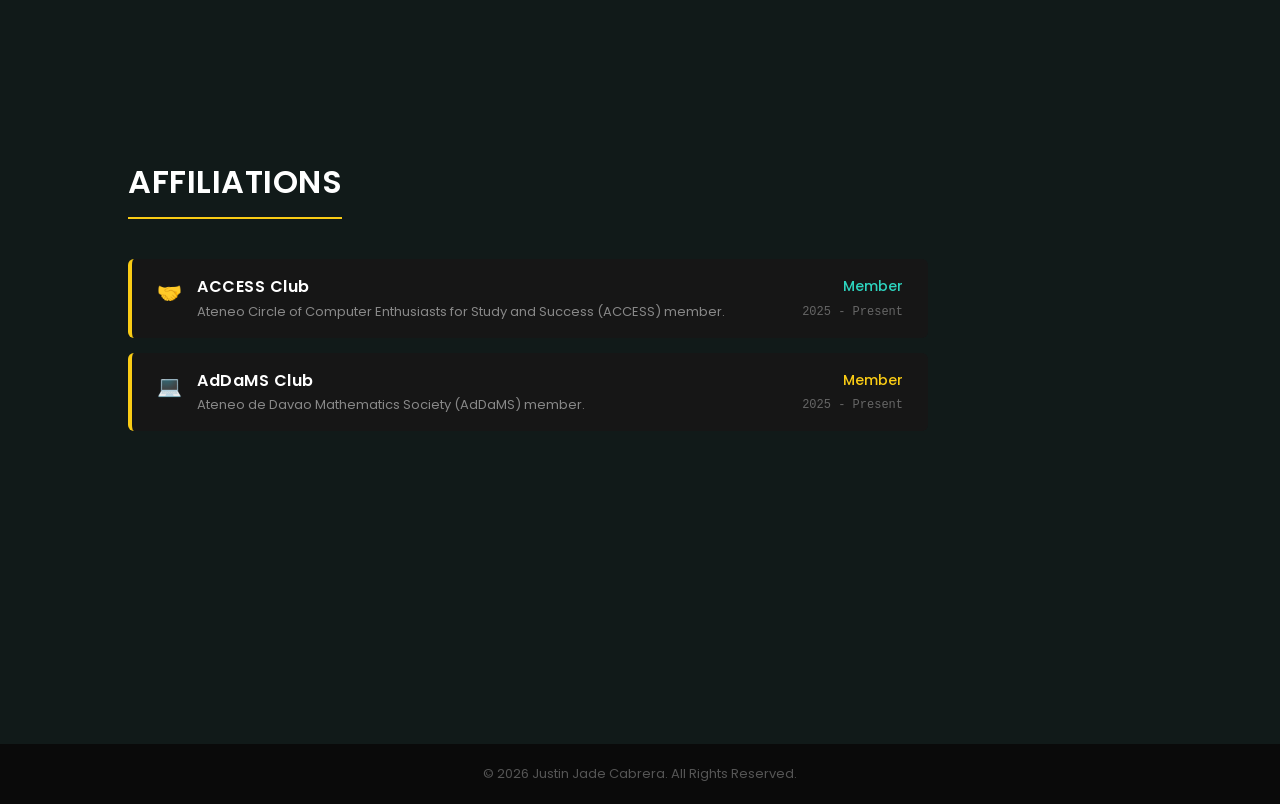
==== commit 88c4b4bf: "Description about me" ====
--- a/index.html
+++ b/index.html
@@ -72,7 +72,7 @@
                 <h1><span class="text-teal">Justin</span> Jade Cabrera</h1>
                 <p class="bento-subtitle">> BS Information Technology — AdDU</p>
                 <p class="bento-description">
-                    Passionate information technology student building meaningful digital experiences. I love crafting clean code, exploring emerging technologies, and turning complex problems into elegant solutions. Welcome to my digital space.
+                    I’m 19, currently studying at Ateneo de Davao University. Most of my time when I'm off my computer and my academics, is split between the court and a camera, I’m a badminton athlete (it’s more than just a hobby at this point) and a hobbyist photographer.
                 </p>
             </div>
 
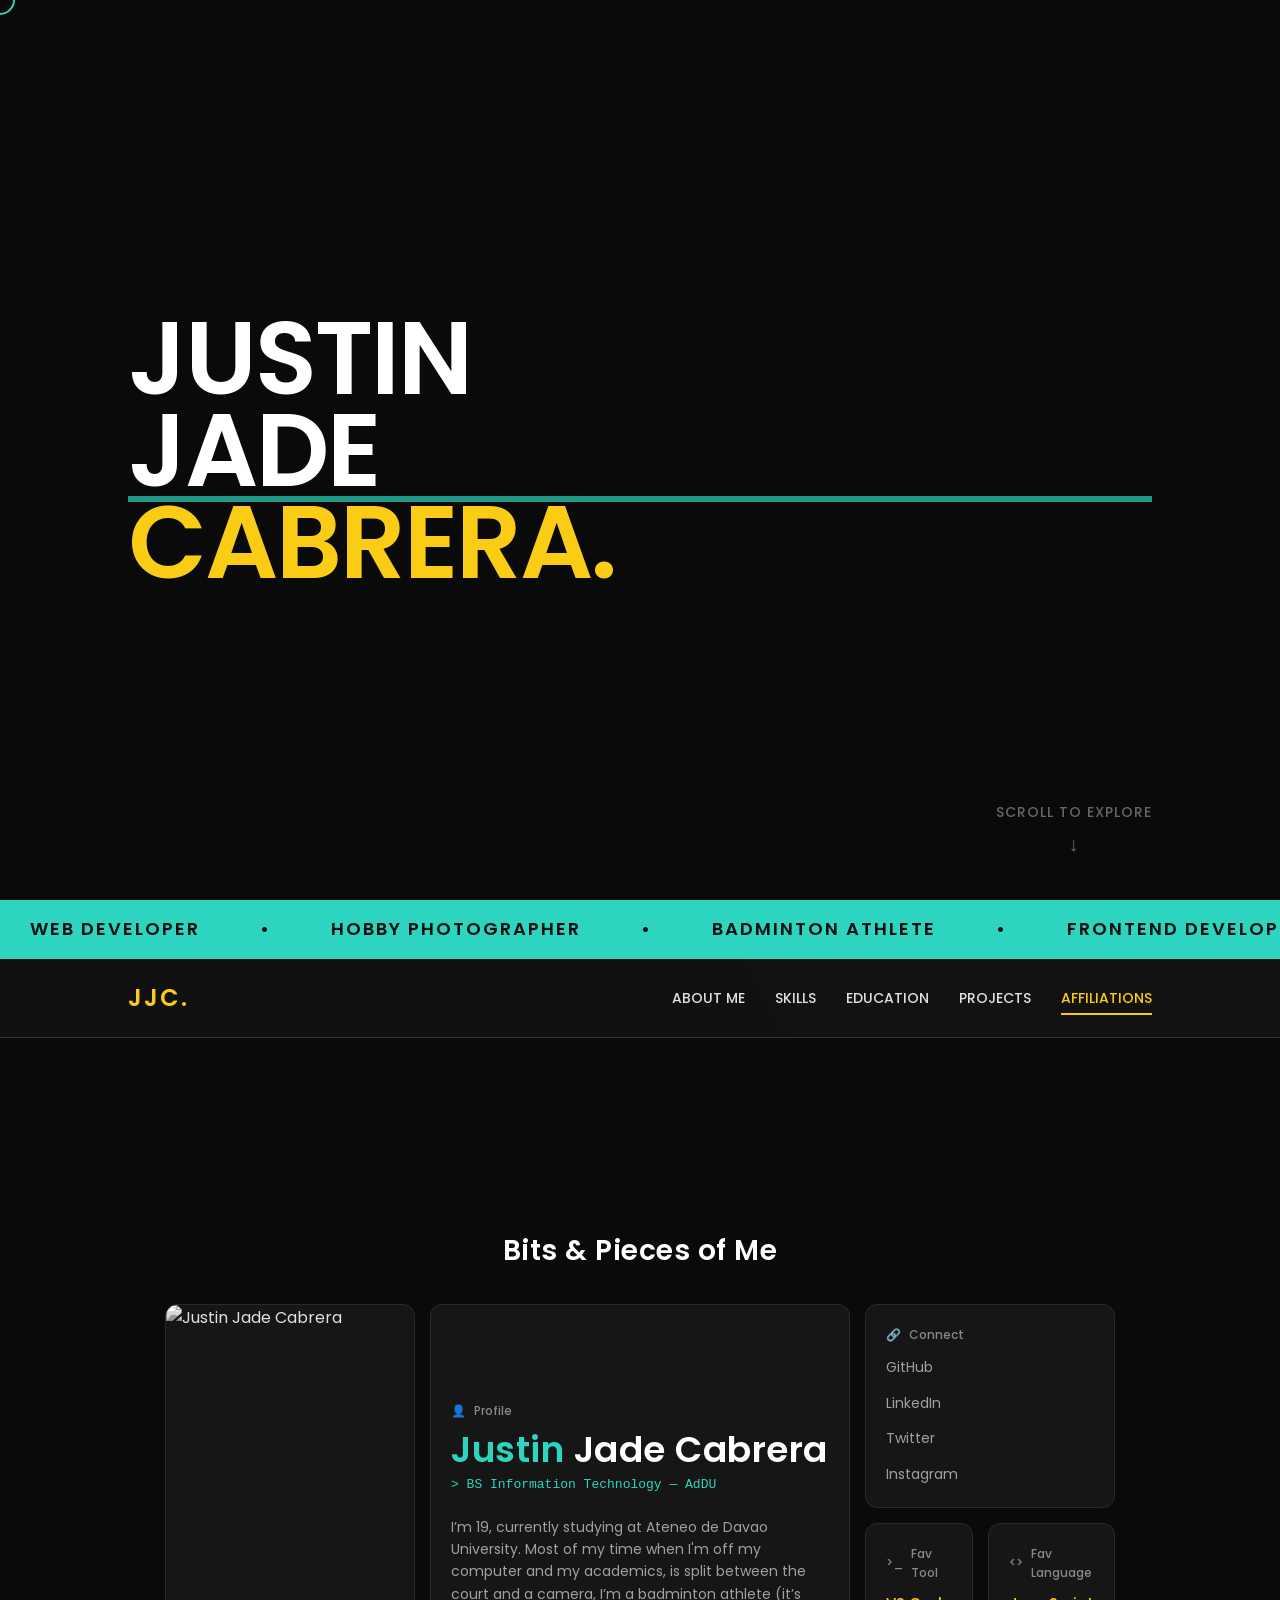
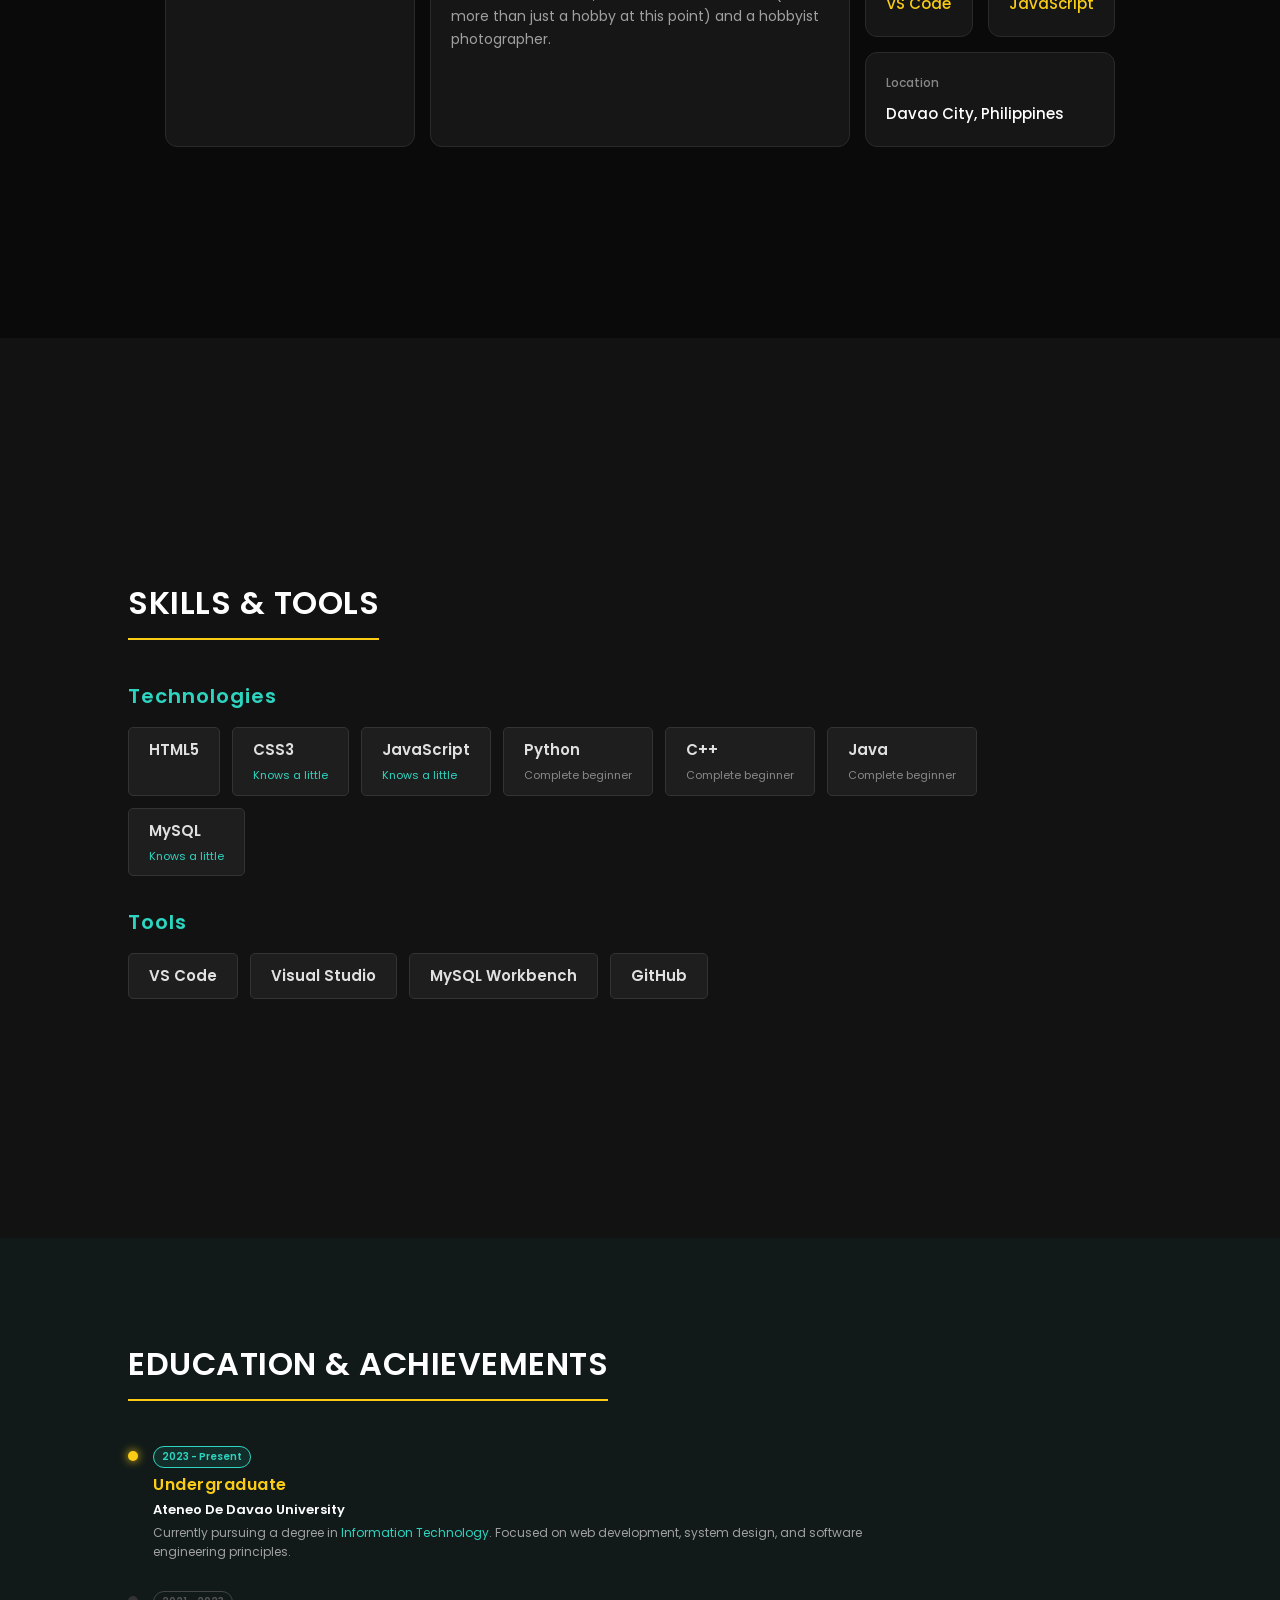
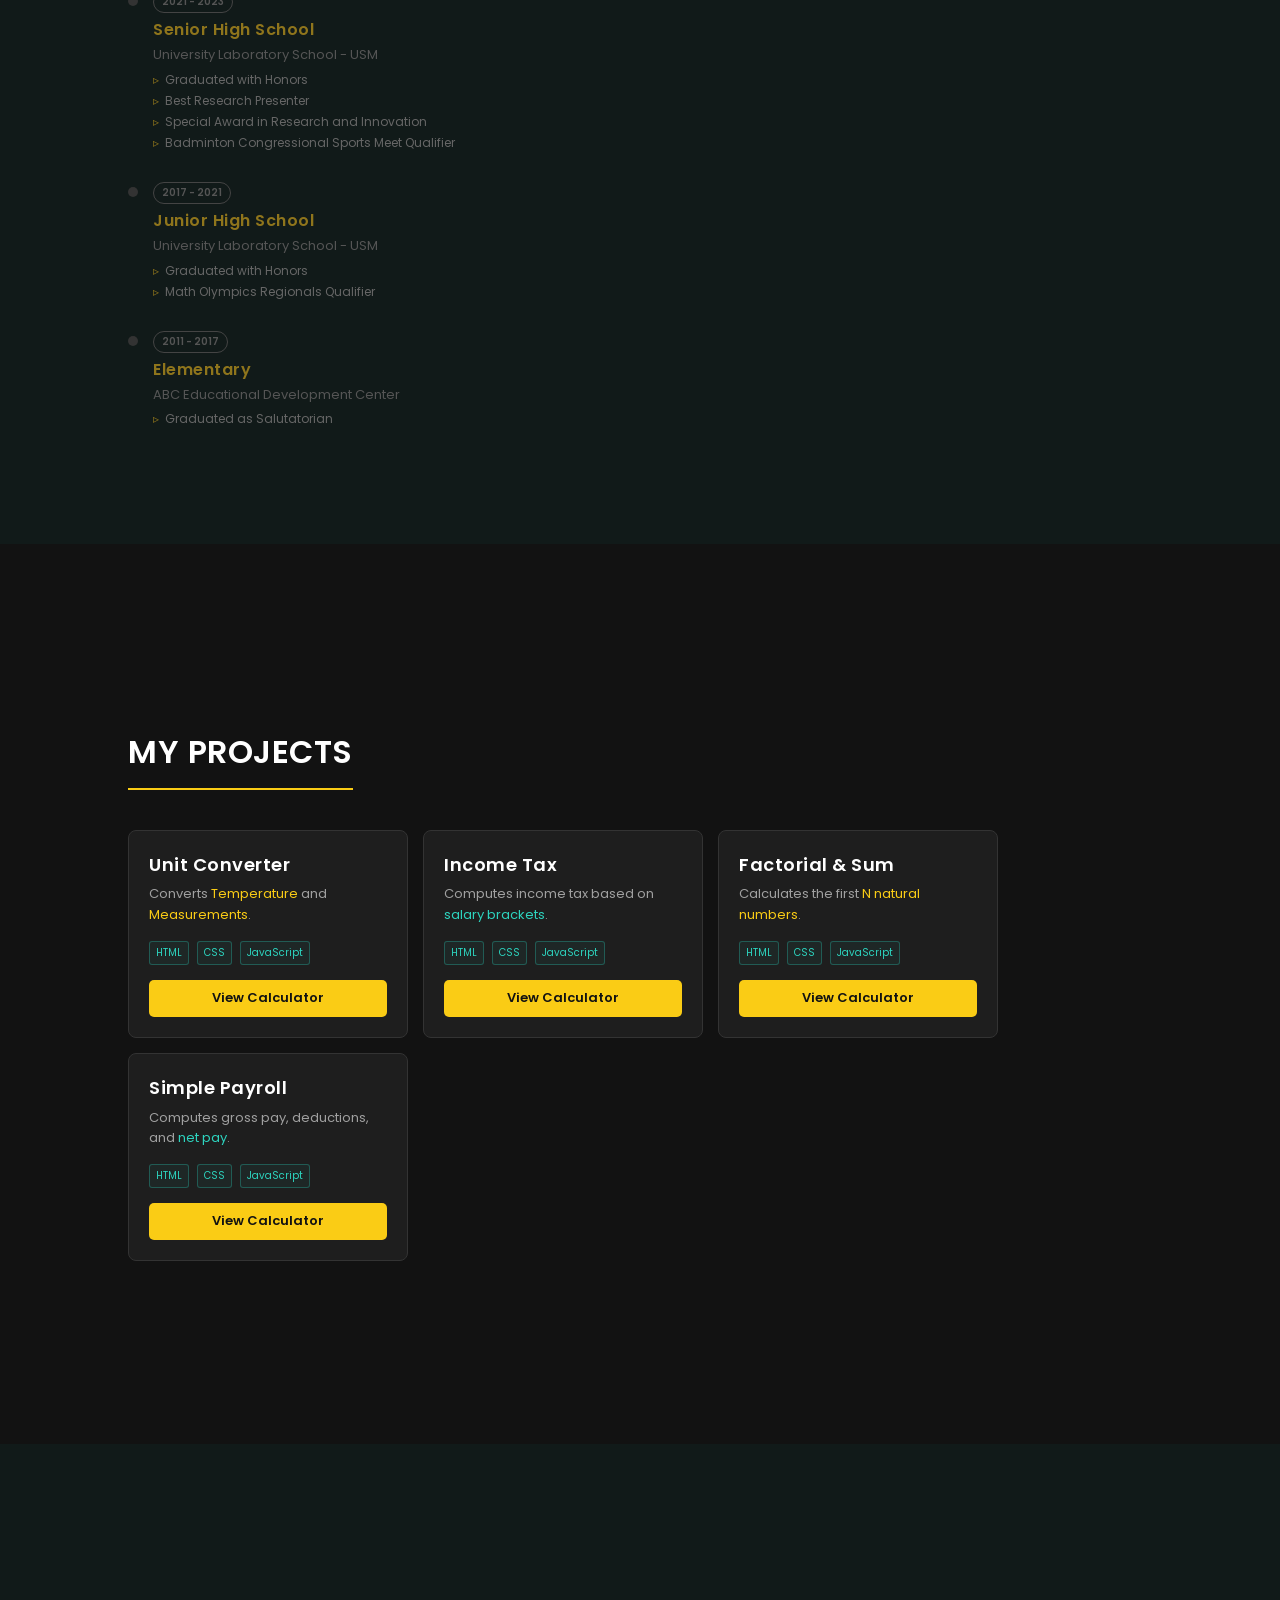
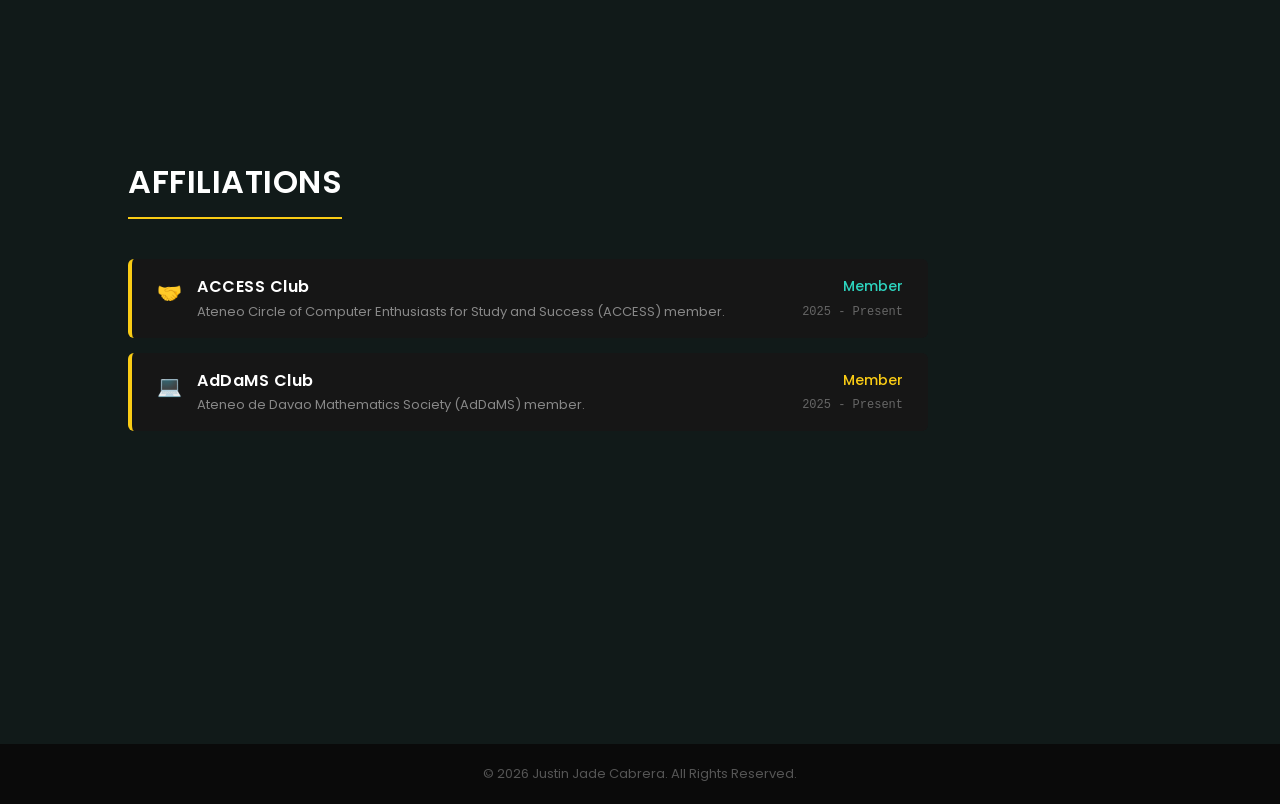
==== commit d4be4e20: "Description Change" ====
--- a/index.html
+++ b/index.html
@@ -62,7 +62,7 @@
         
         <div class="bento-grid">
             <div class="bento-card photo-card">
-                <img src="me.jpg" alt="Justin Jade Cabrera" class="bento-img">
+                <img src="me.JPG" alt="Justin Jade Cabrera" class="bento-img">
             </div>
 
             <div class="bento-card bio-card">
